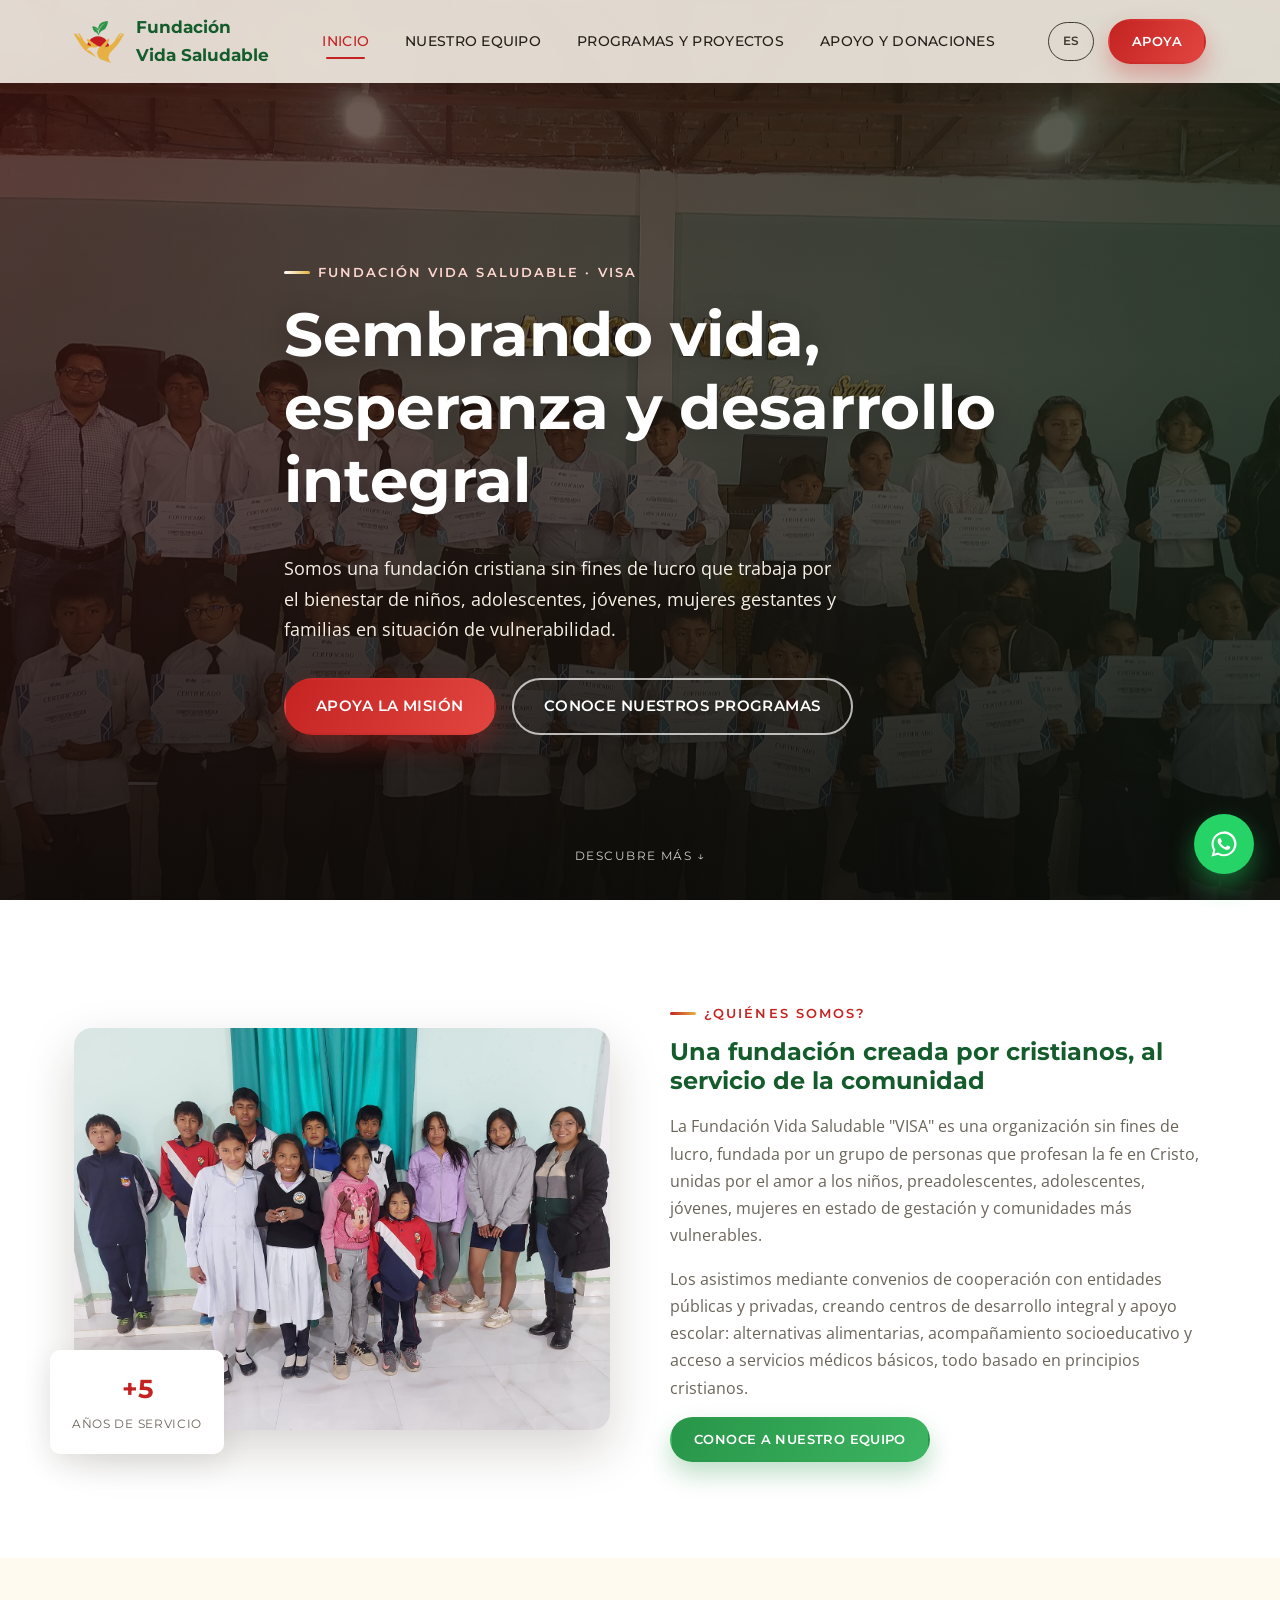
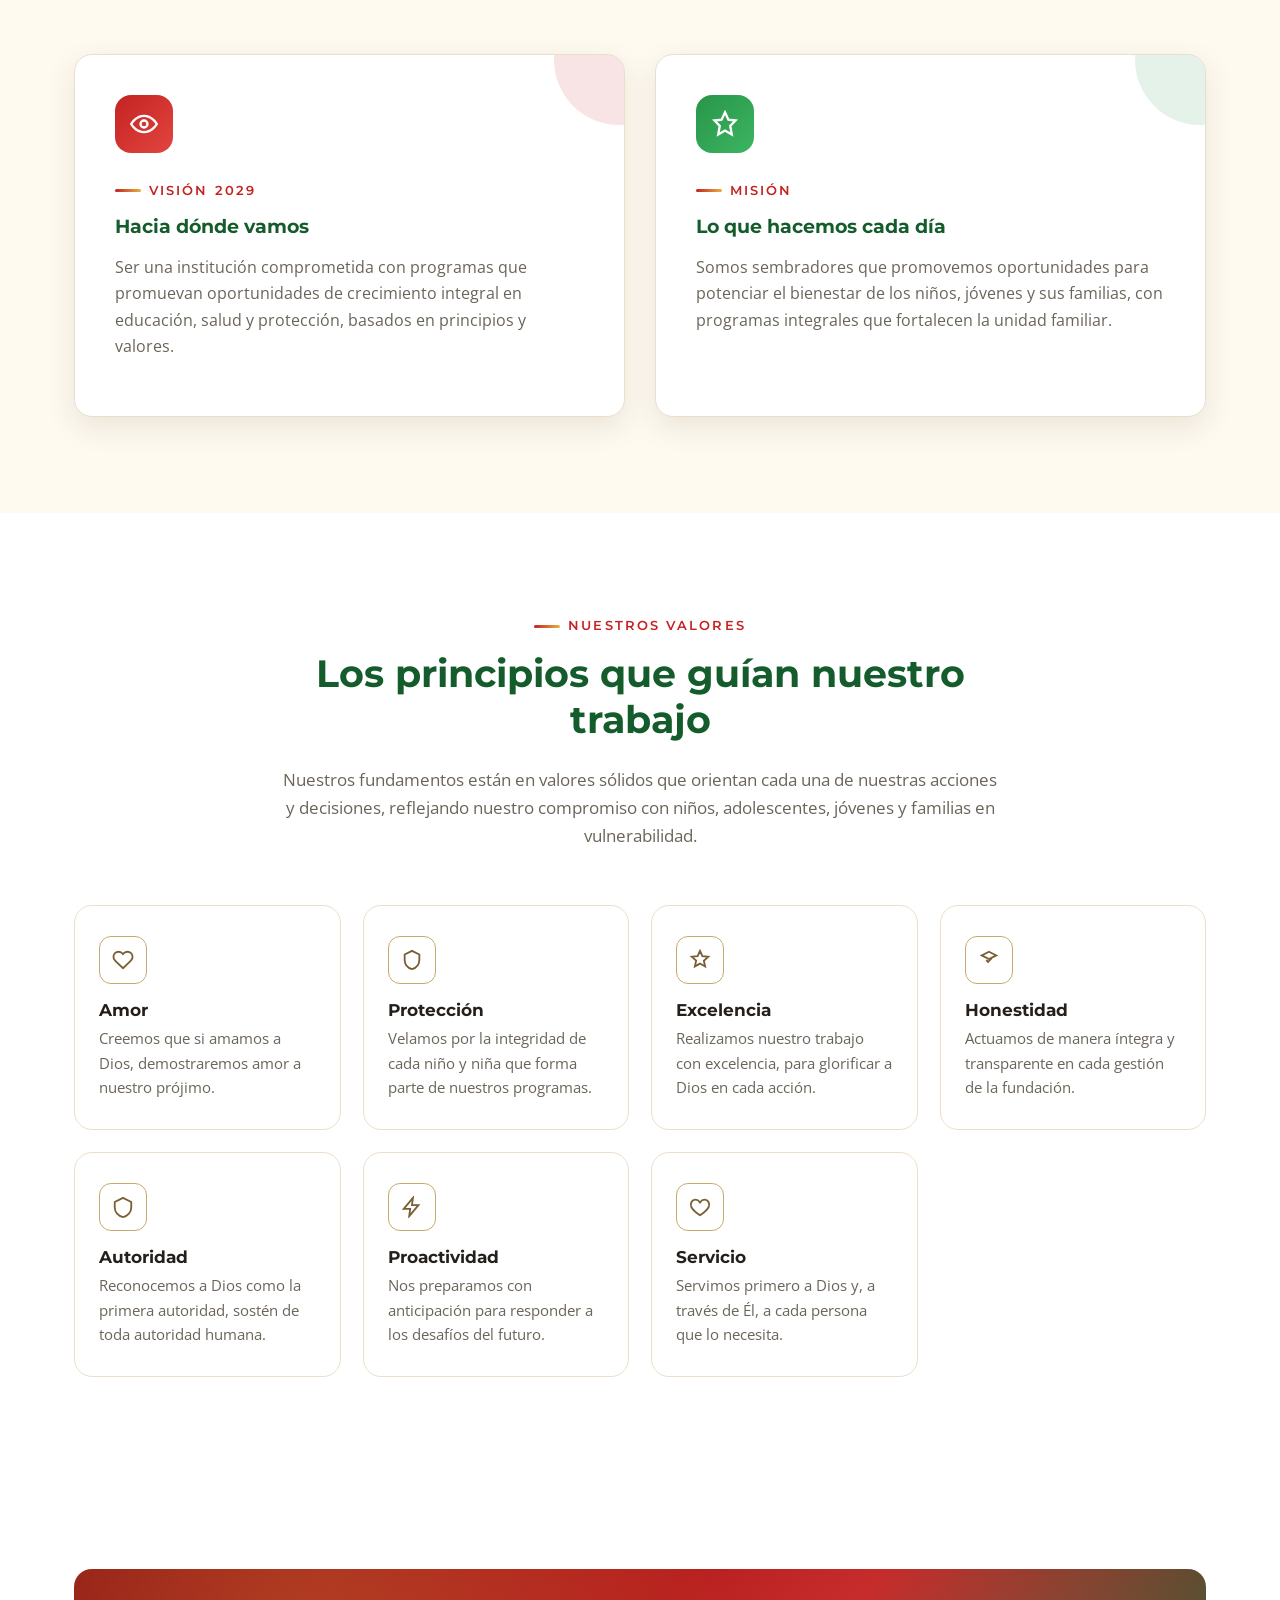
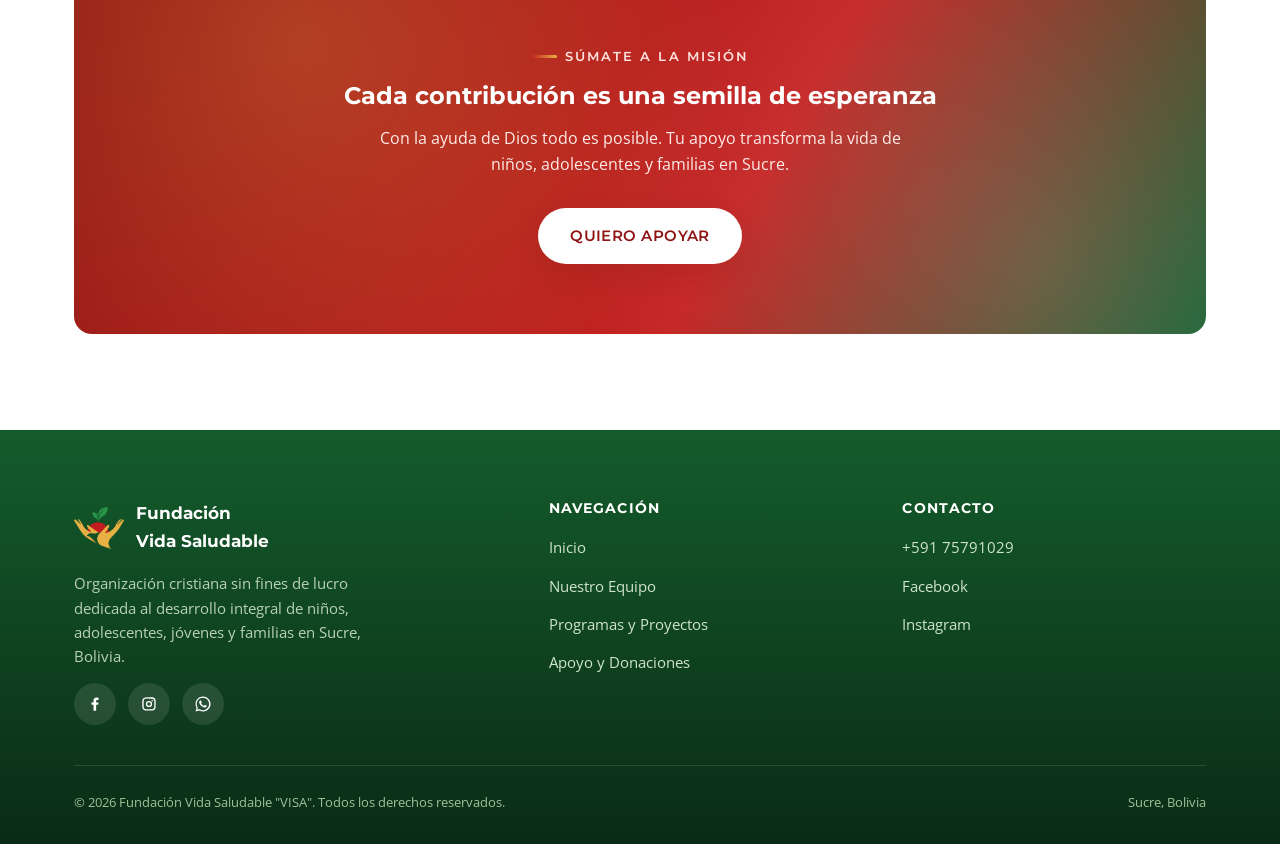
==== index.html @ 7e9d097c "Rediseño del sitio de Fundación Vida Saludable Nueva identidad visual (logo y paleta del Manual de M" ====
<!DOCTYPE html>
<html lang="es">
<head>
<meta charset="UTF-8">
<meta name="viewport" content="width=device-width, initial-scale=1.0">
<title>Fundación Vida Saludable | Inicio</title>
<meta name="description" content="Fundación Vida Saludable (VISA) — sembrando oportunidades de desarrollo integral para niños, adolescentes, jóvenes y familias en Sucre, Bolivia.">
<link rel="icon" href="img/favicon-32.png" sizes="32x32">
<link rel="apple-touch-icon" href="img/favicon-180.png">
<link rel="stylesheet" href="css/style.css">
</head>
<body>

<header class="site-header" id="siteHeader">
  <div class="container">
    <a href="index.html" class="brand">
      <img src="img/logo-icono.png" alt="Fundación Vida Saludable">
      <span>Fundación<br>Vida Saludable</span>
    </a>
    <nav class="main-nav" id="mainNav">
      <a href="index.html" class="active">Inicio</a>
      <a href="equipo.html">Nuestro Equipo</a>
      <a href="programas.html">Programas y Proyectos</a>
      <a href="donaciones.html">Apoyo y Donaciones</a>
    </nav>
    <div class="header-actions">
      <span class="lang-pill">ES</span>
      <a href="donaciones.html" class="btn btn--primary btn--sm">Apoya</a>
    </div>
    <button class="nav-toggle" id="navToggle" aria-label="Abrir menú">
      <span></span><span></span><span></span>
    </button>
  </div>
</header>
<div class="nav-overlay" id="navOverlay">
  <ul>
      <li><a href="index.html" class="active">Inicio</a></li>
      <li><a href="equipo.html">Nuestro Equipo</a></li>
      <li><a href="programas.html">Programas y Proyectos</a></li>
      <li><a href="donaciones.html">Apoyo y Donaciones</a></li>
  </ul>
</div>


<section class="hero">
  <div class="hero__bg" style="background-image:url('img/fotos/hero-entrega-biblias.jpg')"></div>
  <div class="hero__overlay"></div>
  <div class="container hero__content">
    <div class="eyebrow">Fundación Vida Saludable · VISA</div>
    <h1>Sembrando vida, esperanza y desarrollo integral</h1>
    <p class="lead">Somos una fundación cristiana sin fines de lucro que trabaja por el bienestar de niños, adolescentes, jóvenes, mujeres gestantes y familias en situación de vulnerabilidad.</p>
    <div class="hero__cta">
      <a href="donaciones.html" class="btn btn--primary">Apoya la misión</a>
      <a href="programas.html" class="btn btn--outline">Conoce nuestros programas</a>
    </div>
  </div>
  <div class="hero__scroll">Descubre más ↓</div>
</section>

<section class="section" id="quienes-somos">
  <div class="container">
    <div class="about-grid">
      <figure class="reveal">
        <div class="frame">
          <img src="img/fotos/restauradores-grupo.jpg" alt="Niños y adolescentes de la Fundación Vida Saludable">
        </div>
        <div class="about-badge">
          <strong>+5</strong>
          <span>Años de servicio</span>
        </div>
      </figure>
      <div class="about-copy reveal reveal-delay-1">
        <div class="eyebrow">¿Quiénes somos?</div>
        <h2>Una fundación creada por cristianos, al servicio de la comunidad</h2>
        <p>La Fundación Vida Saludable "VISA" es una organización sin fines de lucro, fundada por un grupo de personas que profesan la fe en Cristo, unidas por el amor a los niños, preadolescentes, adolescentes, jóvenes, mujeres en estado de gestación y comunidades más vulnerables.</p>
        <p>Los asistimos mediante convenios de cooperación con entidades públicas y privadas, creando centros de desarrollo integral y apoyo escolar: alternativas alimentarias, acompañamiento socioeducativo y acceso a servicios médicos básicos, todo basado en principios cristianos.</p>
        <a href="equipo.html" class="btn btn--green btn--sm">Conoce a nuestro equipo</a>
      </div>
    </div>
  </div>
</section>

<section class="section section--cream">
  <div class="container">
    <div class="vm-grid">
      <div class="vm-card vm-card--vision reveal">
        <div class="icon-badge icon-badge--red">
          <svg viewBox="0 0 24 24" fill="none" stroke="currentColor" stroke-width="2"><path d="M1 12s4-7 11-7 11 7 11 7-4 7-11 7-11-7-11-7z"/><circle cx="12" cy="12" r="3"/></svg>
        </div>
        <div class="eyebrow">Visión 2029</div>
        <h3>Hacia dónde vamos</h3>
        <p>Ser una institución comprometida con programas que promuevan oportunidades de crecimiento integral en educación, salud y protección, basados en principios y valores.</p>
      </div>
      <div class="vm-card vm-card--mission reveal reveal-delay-1">
        <div class="icon-badge icon-badge--green">
          <svg viewBox="0 0 24 24" fill="none" stroke="currentColor" stroke-width="2"><path d="M12 2l2.9 6.3L21 9l-4.5 4.6L17.8 21 12 17.6 6.2 21l1.3-7.4L3 9l6.1-.7z"/></svg>
        </div>
        <div class="eyebrow">Misión</div>
        <h3>Lo que hacemos cada día</h3>
        <p>Somos sembradores que promovemos oportunidades para potenciar el bienestar de los niños, jóvenes y sus familias, con programas integrales que fortalecen la unidad familiar.</p>
      </div>
    </div>
  </div>
</section>

<section class="section" id="valores">
  <div class="container">
    <div class="section-head reveal">
      <div class="eyebrow" style="justify-content:center">Nuestros valores</div>
      <h2>Los principios que guían nuestro trabajo</h2>
      <p>Nuestros fundamentos están en valores sólidos que orientan cada una de nuestras acciones y decisiones, reflejando nuestro compromiso con niños, adolescentes, jóvenes y familias en vulnerabilidad.</p>
    </div>
    <div class="values-grid">
      <div class="value-card reveal">
        <div class="icon-badge"><svg viewBox="0 0 24 24" fill="none" stroke="currentColor" stroke-width="2"><path d="M20.8 4.6a5.5 5.5 0 0 0-7.8 0L12 5.6l-1-1a5.5 5.5 0 1 0-7.8 7.8l1 1L12 21l7.8-7.6 1-1a5.5 5.5 0 0 0 0-7.8z"/></svg></div>
        <h4>Amor</h4>
        <p>Creemos que si amamos a Dios, demostraremos amor a nuestro prójimo.</p>
      </div>
      <div class="value-card reveal reveal-delay-1">
        <div class="icon-badge"><svg viewBox="0 0 24 24" fill="none" stroke="currentColor" stroke-width="2"><path d="M12 2l8 4v6c0 5-3.4 8.6-8 10-4.6-1.4-8-5-8-10V6z"/></svg></div>
        <h4>Protección</h4>
        <p>Velamos por la integridad de cada niño y niña que forma parte de nuestros programas.</p>
      </div>
      <div class="value-card reveal reveal-delay-2">
        <div class="icon-badge"><svg viewBox="0 0 24 24" fill="none" stroke="currentColor" stroke-width="2"><path d="M12 2l2.6 5.9 6.4.6-4.8 4.3 1.4 6.3L12 15.9 6.4 19l1.4-6.3-4.8-4.3 6.4-.6z"/></svg></div>
        <h4>Excelencia</h4>
        <p>Realizamos nuestro trabajo con excelencia, para glorificar a Dios en cada acción.</p>
      </div>
      <div class="value-card reveal reveal-delay-3">
        <div class="icon-badge"><svg viewBox="0 0 24 24" fill="none" stroke="currentColor" stroke-width="2"><path d="M9 12l2 2 4-4M12 3l8 4-8 4-8-4z"/></svg></div>
        <h4>Honestidad</h4>
        <p>Actuamos de manera íntegra y transparente en cada gestión de la fundación.</p>
      </div>
      <div class="value-card reveal">
        <div class="icon-badge"><svg viewBox="0 0 24 24" fill="none" stroke="currentColor" stroke-width="2"><path d="M12 2l9 4.5v6c0 5.2-3.8 9.5-9 10.5-5.2-1-9-5.3-9-10.5v-6z"/></svg></div>
        <h4>Autoridad</h4>
        <p>Reconocemos a Dios como la primera autoridad, sostén de toda autoridad humana.</p>
      </div>
      <div class="value-card reveal reveal-delay-1">
        <div class="icon-badge"><svg viewBox="0 0 24 24" fill="none" stroke="currentColor" stroke-width="2"><path d="M13 2 3 14h7l-1 8 10-12h-7z"/></svg></div>
        <h4>Proactividad</h4>
        <p>Nos preparamos con anticipación para responder a los desafíos del futuro.</p>
      </div>
      <div class="value-card reveal reveal-delay-2">
        <div class="icon-badge"><svg viewBox="0 0 24 24" fill="none" stroke="currentColor" stroke-width="2"><path d="M12 21s-7-4.5-9.5-9C1 8 3 4 7 4c2 0 4 1.5 5 3 1-1.5 3-3 5-3 4 0 6 4 4.5 8-2.5 4.5-9.5 9-9.5 9z"/></svg></div>
        <h4>Servicio</h4>
        <p>Servimos primero a Dios y, a través de Él, a cada persona que lo necesita.</p>
      </div>
    </div>
  </div>
</section>

<section class="section">
  <div class="container reveal">
    <div class="cta-band">
      <div class="eyebrow" style="justify-content:center;color:#ffe3df">Súmate a la misión</div>
      <h2>Cada contribución es una semilla de esperanza</h2>
      <p>Con la ayuda de Dios todo es posible. Tu apoyo transforma la vida de niños, adolescentes y familias en Sucre.</p>
      <a href="donaciones.html" class="btn" style="background:#fff;color:var(--red-dark);box-shadow:var(--shadow)">Quiero apoyar</a>
    </div>
  </div>
</section>

<footer class="site-footer">
  <div class="container">
    <div class="footer-grid">
      <div class="footer-brand">
        <a href="index.html" class="brand"><img src="img/logo-icono.png" alt="Fundación Vida Saludable"><span>Fundación<br>Vida Saludable</span></a>
        <p>Organización cristiana sin fines de lucro dedicada al desarrollo integral de niños, adolescentes, jóvenes y familias en Sucre, Bolivia.</p>
        <div class="social-row">
          <a href="https://www.facebook.com/share/16pjw7duJ1/?mibextid=wwXIfr" target="_blank" rel="noopener" aria-label="Facebook"><svg viewBox="0 0 24 24"><path d="M13.5 21v-8h2.7l.4-3.1h-3.1V8c0-.9.25-1.5 1.55-1.5H16.7V3.6C16.4 3.55 15.4 3.47 14.2 3.47c-2.5 0-4.2 1.5-4.2 4.3v2.1H7.3V13h2.7v8z"/></svg></a>
          <a href="https://www.instagram.com/joel12sucre?igsh=d25ieDIzNWUwOWVv&utm_source=qr" target="_blank" rel="noopener" aria-label="Instagram"><svg viewBox="0 0 24 24"><path d="M12 3c2.44 0 2.74 0 3.7.05 1 .05 1.6.2 2.13.4a4.4 4.4 0 0 1 1.6 1 4.4 4.4 0 0 1 1 1.6c.2.53.35 1.13.4 2.13.05.96.05 1.26.05 3.7s0 2.74-.05 3.7c-.05 1-.2 1.6-.4 2.13a4.4 4.4 0 0 1-1 1.6 4.4 4.4 0 0 1-1.6 1c-.53.2-1.13.35-2.13.4-.96.05-1.26.05-3.7.05s-2.74 0-3.7-.05c-1-.05-1.6-.2-2.13-.4a4.4 4.4 0 0 1-1.6-1 4.4 4.4 0 0 1-1-1.6c-.2-.53-.35-1.13-.4-2.13C3 14.74 3 14.44 3 12s0-2.74.05-3.7c.05-1 .2-1.6.4-2.13a4.4 4.4 0 0 1 1-1.6 4.4 4.4 0 0 1 1.6-1c.53-.2 1.13-.35 2.13-.4C9.26 3 9.56 3 12 3zm0 1.8c-2.4 0-2.68 0-3.63.05-.82.04-1.27.17-1.56.29-.39.15-.67.33-.97.63-.3.3-.48.58-.63.97-.12.29-.25.74-.29 1.56C4.87 9.3 4.85 9.6 4.85 12s0 2.68.06 3.63c.04.82.17 1.27.29 1.56.15.39.33.67.63.97.3.3.58.48.97.63.29.12.74.25 1.56.29.94.05 1.22.06 3.62.06s2.68 0 3.63-.06c.82-.04 1.27-.17 1.56-.29.39-.15.67-.33.97-.63.3-.3.48-.58.63-.97.12-.29.25-.74.29-1.56.05-.94.06-1.22.06-3.62s0-2.68-.06-3.63c-.04-.82-.17-1.27-.29-1.56a2.6 2.6 0 0 0-.63-.97 2.6 2.6 0 0 0-.97-.63c-.29-.12-.74-.25-1.56-.29-.94-.05-1.22-.06-3.62-.06zm0 3.06a4.14 4.14 0 1 1 0 8.28 4.14 4.14 0 0 1 0-8.28zm0 1.8a2.34 2.34 0 1 0 0 4.68 2.34 2.34 0 0 0 0-4.68zm5.27-1.98a.97.97 0 1 1-1.93 0 .97.97 0 0 1 1.93 0z"/></svg></a>
          <a href="https://wa.me/59175791029" target="_blank" rel="noopener" aria-label="WhatsApp"><svg viewBox="0 0 24 24"><path d="M12.04 2c-5.5 0-10 4.5-10 10 0 1.77.46 3.45 1.34 4.94L2 22l5.24-1.37a10 10 0 0 0 4.8 1.22c5.5 0 10-4.5 10-10s-4.5-10-10-10zm0 18.2c-1.55 0-3.06-.42-4.36-1.2l-.31-.19-3.11.82.83-3.03-.2-.32a8.18 8.18 0 0 1-1.25-4.32c0-4.53 3.7-8.22 8.25-8.22s8.24 3.7 8.24 8.22-3.7 8.24-8.09 8.24zm4.52-6.16c-.25-.12-1.47-.72-1.7-.8-.23-.09-.4-.12-.56.12-.17.25-.65.8-.8.96-.15.17-.3.19-.55.06-.25-.12-1.06-.39-2.02-1.24-.75-.66-1.25-1.48-1.4-1.73-.15-.25-.02-.38.11-.51.11-.11.25-.29.37-.44.12-.15.16-.25.25-.42.08-.17.04-.31-.02-.44-.06-.12-.56-1.35-.77-1.85-.2-.48-.4-.42-.56-.43h-.48c-.17 0-.44.06-.67.31-.23.25-.87.85-.87 2.08 0 1.23.89 2.41 1.02 2.58.12.17 1.75 2.67 4.24 3.74.59.26 1.05.41 1.41.52.59.19 1.13.16 1.56.1.48-.07 1.47-.6 1.68-1.18.2-.58.2-1.08.14-1.18-.06-.1-.23-.16-.48-.28z"/></svg></a>
        </div>
      </div>
      <div class="footer-col">
        <h4>Navegación</h4>
        <ul>
          <li><a href="index.html">Inicio</a></li>
          <li><a href="equipo.html">Nuestro Equipo</a></li>
          <li><a href="programas.html">Programas y Proyectos</a></li>
          <li><a href="donaciones.html">Apoyo y Donaciones</a></li>
        </ul>
      </div>
      <div class="footer-col">
        <h4>Contacto</h4>
        <ul>
          <li><a href="https://wa.me/59175791029" target="_blank" rel="noopener">+591 75791029</a></li>
          <li><a href="https://www.facebook.com/share/16pjw7duJ1/?mibextid=wwXIfr" target="_blank" rel="noopener">Facebook</a></li>
          <li><a href="https://www.instagram.com/joel12sucre?igsh=d25ieDIzNWUwOWVv&utm_source=qr" target="_blank" rel="noopener">Instagram</a></li>
        </ul>
      </div>
    </div>
    <div class="footer-bottom">
      <span>© <span id="year"></span> Fundación Vida Saludable "VISA". Todos los derechos reservados.</span>
      <span>Sucre, Bolivia</span>
    </div>
  </div>
</footer>
<a class="wa-float" href="https://wa.me/59175791029" target="_blank" rel="noopener" aria-label="WhatsApp">
  <svg viewBox="0 0 24 24"><path d="M12.04 2c-5.5 0-10 4.5-10 10 0 1.77.46 3.45 1.34 4.94L2 22l5.24-1.37a10 10 0 0 0 4.8 1.22c5.5 0 10-4.5 10-10s-4.5-10-10-10zm0 18.2c-1.55 0-3.06-.42-4.36-1.2l-.31-.19-3.11.82.83-3.03-.2-.32a8.18 8.18 0 0 1-1.25-4.32c0-4.53 3.7-8.22 8.25-8.22s8.24 3.7 8.24 8.22-3.7 8.24-8.09 8.24zm4.52-6.16c-.25-.12-1.47-.72-1.7-.8-.23-.09-.4-.12-.56.12-.17.25-.65.8-.8.96-.15.17-.3.19-.55.06-.25-.12-1.06-.39-2.02-1.24-.75-.66-1.25-1.48-1.4-1.73-.15-.25-.02-.38.11-.51.11-.11.25-.29.37-.44.12-.15.16-.25.25-.42.08-.17.04-.31-.02-.44-.06-.12-.56-1.35-.77-1.85-.2-.48-.4-.42-.56-.43h-.48c-.17 0-.44.06-.67.31-.23.25-.87.85-.87 2.08 0 1.23.89 2.41 1.02 2.58.12.17 1.75 2.67 4.24 3.74.59.26 1.05.41 1.41.52.59.19 1.13.16 1.56.1.48-.07 1.47-.6 1.68-1.18.2-.58.2-1.08.14-1.18-.06-.1-.23-.16-.48-.28z"/></svg>
</a>

<button class="scroll-top" id="scrollTop" aria-label="Volver arriba">
  <svg viewBox="0 0 24 24" fill="none" stroke="currentColor" stroke-width="2.4" stroke-linecap="round" stroke-linejoin="round"><path d="M12 19V5M5 12l7-7 7 7"/></svg>
</button>
<script src="js/main.js"></script>
</body>
</html>
---- css/style.css ----
/* ============================================================
   Fundación Vida Saludable — hoja de estilos
   Paleta y tipografía según Manual de Marca (2025)
   ============================================================ */

@import url('https://fonts.googleapis.com/css2?family=Montserrat:wght@300;400;500;600;700;800&family=Open+Sans:wght@400;500;600;700&display=swap');

:root {
  --yellow: #E7B142;
  --yellow-dark: #b3821f;
  --red: #C42322;
  --red-dark: #8f1414;
  --green: #289548;
  --green-dark: #145c2c;
  --beige: #C8A96B;
  --beige-light: #EFE3C8;
  --beige-dark: #7a5f34;
  --cream: #fffaf0;
  --ink: #241f1a;
  --muted: #6b6459;
  --border: #ecdfc9;
  --white: #ffffff;
  --shadow: 0 10px 30px rgba(40, 30, 10, 0.10);
  --shadow-lg: 0 20px 50px rgba(40, 30, 10, 0.18);
  --radius: 18px;
  --radius-sm: 10px;
  --ff-head: 'Montserrat', sans-serif;
  --ff-sub: 'Montserrat', sans-serif;
  --ff-body: 'Open Sans', sans-serif;
}

* { box-sizing: border-box; }
html { scroll-behavior: smooth; }

body {
  margin: 0;
  font-family: var(--ff-body);
  font-weight: 400;
  color: var(--ink);
  background: var(--white);
  line-height: 1.65;
  overflow-x: hidden;
}

/* Estilo de scrollbar tomado de la referencia del sitio */
::-webkit-scrollbar { width: 10px; }
::-webkit-scrollbar-track { border-radius: 8px; box-shadow: inset 0 0 5px rgba(0,0,0,.1); }
::-webkit-scrollbar-thumb { background-color: var(--green-dark); border-radius: 10px; box-shadow: 0 0 0 1px var(--green-dark); }

img { max-width: 100%; display: block; }
a { color: inherit; text-decoration: none; }
ul { margin: 0; padding: 0; list-style: none; }

h1, h2, h3, h4 {
  font-family: var(--ff-head);
  font-weight: 700;
  line-height: 1.2;
  margin: 0 0 .6em;
  color: var(--green-dark);
}

.container {
  width: 100%;
  max-width: 1180px;
  margin: 0 auto;
  padding: 0 24px;
}

.eyebrow {
  display: inline-flex;
  align-items: center;
  gap: 8px;
  font-family: var(--ff-sub);
  font-size: 0.82rem;
  font-weight: 600;
  letter-spacing: .16em;
  text-transform: uppercase;
  color: var(--red);
  margin-bottom: 14px;
}
.eyebrow::before {
  content: "";
  width: 26px;
  height: 3px;
  border-radius: 3px;
  background: linear-gradient(90deg, var(--red), var(--yellow));
}

.section {
  padding: 96px 0;
  position: relative;
}
.section--tight { padding: 64px 0; }
.section--cream { background: var(--cream); }
.section--dark {
  background: linear-gradient(160deg, var(--green-dark), #0c3a20 70%);
  color: #eafbe6;
}
.section--dark h2, .section--dark h3 { color: #fff; }

.section-head {
  max-width: 720px;
  margin: 0 auto 56px;
  text-align: center;
}
.section-head h2 { font-size: clamp(1.7rem, 3vw, 2.4rem); }
.section-head p { color: var(--muted); font-size: 1.05rem; }

/* ---------- Buttons ---------- */
.btn {
  display: inline-flex;
  align-items: center;
  gap: 10px;
  padding: 14px 30px;
  border-radius: 100px;
  font-family: var(--ff-sub);
  font-weight: 600;
  font-size: 0.92rem;
  letter-spacing: .03em;
  text-transform: uppercase;
  cursor: pointer;
  border: 2px solid transparent;
  transition: transform .25s ease, box-shadow .25s ease, background .25s ease, color .25s ease;
}
.btn--primary {
  background: linear-gradient(120deg, var(--red), #e2453f);
  color: #fff;
  box-shadow: 0 12px 24px rgba(196, 35, 34, .32);
}
.btn--primary:hover { transform: translateY(-3px); box-shadow: 0 18px 30px rgba(196, 35, 34, .42); }
.btn--outline {
  background: transparent;
  border-color: rgba(255,255,255,.7);
  color: #fff;
}
.btn--outline:hover { background: rgba(255,255,255,.15); transform: translateY(-3px); }
.btn--green {
  background: linear-gradient(120deg, var(--green), #3cb562);
  color: #fff;
  box-shadow: 0 12px 24px rgba(40, 149, 72, .3);
}
.btn--green:hover { transform: translateY(-3px); box-shadow: 0 18px 30px rgba(40, 149, 72, .4); }
.btn--yellow {
  background: linear-gradient(120deg, var(--yellow), #f2c565);
  color: #4a3204;
  box-shadow: 0 12px 24px rgba(231, 177, 66, .35);
}
.btn--yellow:hover { transform: translateY(-3px); box-shadow: 0 18px 30px rgba(231, 177, 66, .45); }
.btn--sm { padding: 10px 22px; font-size: .8rem; }

/* ---------- Header ---------- */
.site-header {
  position: fixed;
  top: 0; left: 0; right: 0;
  z-index: 500;
  padding: 14px 0;
  background: rgba(255, 250, 240, .85);
  backdrop-filter: blur(10px);
  box-shadow: 0 6px 24px rgba(40,30,10,.06);
  transition: background .35s ease, box-shadow .35s ease, padding .35s ease;
}
.site-header.is-scrolled {
  background: rgba(255, 250, 240, .97);
  box-shadow: 0 6px 24px rgba(40,30,10,.1);
  padding: 8px 0;
}
.site-header .container {
  display: flex;
  align-items: center;
  justify-content: space-between;
  gap: 20px;
}
.brand {
  display: flex;
  align-items: center;
  gap: 12px;
  font-family: var(--ff-head);
  font-weight: 700;
  font-size: 1.05rem;
  color: var(--green-dark);
}
.brand img { height: 42px; width: auto; }

.main-nav { display: flex; align-items: center; gap: 4px; }
.main-nav a {
  position: relative;
  padding: 10px 16px;
  font-family: var(--ff-sub);
  font-weight: 500;
  font-size: .88rem;
  letter-spacing: .02em;
  text-transform: uppercase;
  border-radius: 100px;
  color: var(--ink);
  transition: background .25s ease, color .25s ease;
}
.main-nav a:hover { background: rgba(196,35,34,.08); color: var(--red); }
.main-nav a.active { color: var(--red); }
.main-nav a.active::after {
  content: "";
  position: absolute;
  bottom: 4px; left: 20px; right: 20px;
  height: 2px;
  background: var(--red);
  border-radius: 2px;
}

.header-actions { display: flex; align-items: center; gap: 14px; }
.lang-pill {
  font-family: var(--ff-sub);
  font-weight: 600;
  font-size: .78rem;
  padding: 8px 14px;
  border-radius: 100px;
  border: 1.5px solid currentColor;
  opacity: .85;
}

.nav-toggle {
  display: none;
  position: relative;
  width: 44px; height: 44px;
  background: none;
  border: none;
  cursor: pointer;
  padding: 0;
  color: var(--ink);
  z-index: 950;
}
.nav-toggle span {
  position: absolute;
  left: 50%; top: 50%;
  width: 24px; height: 2px;
  margin-left: -12px;
  border-radius: 2px;
  background: currentColor;
  transition: transform .3s ease, opacity .3s ease, background .3s ease;
}
.nav-toggle span:nth-child(1) { transform: translateY(-8px); }
.nav-toggle span:nth-child(3) { transform: translateY(8px); }
.nav-toggle.is-open { color: #fff; }
.nav-toggle.is-open span:nth-child(2) { opacity: 0; }
.nav-toggle.is-open span:nth-child(1) { transform: rotate(45deg) translateY(0); }
.nav-toggle.is-open span:nth-child(3) { transform: rotate(-45deg) translateY(0); }

/* ---------- Menú overlay a pantalla completa (mobile) ---------- */
.nav-overlay {
  position: fixed; inset: 0;
  z-index: 900;
  display: flex;
  align-items: center;
  justify-content: center;
  background: rgba(20, 18, 14, .97);
  opacity: 0;
  visibility: hidden;
  transition: opacity .35s ease, visibility .35s ease;
}
.nav-overlay.open { opacity: 1; visibility: visible; }
.nav-overlay ul { text-align: center; }
.nav-overlay li { margin: 10px 0; }
.nav-overlay a {
  font-family: var(--ff-head);
  font-weight: 600;
  font-size: 1.8rem;
  color: #fff;
  padding: 10px 20px;
  transition: color .2s ease;
}
.nav-overlay a:hover, .nav-overlay a.active { color: var(--yellow); }
body.scroll-lock { overflow: hidden; }

/* ---------- Volver arriba ---------- */
.scroll-top {
  position: fixed;
  left: 26px; bottom: 26px;
  z-index: 400;
  width: 52px; height: 52px;
  border-radius: 50%;
  background: var(--green-dark);
  color: #fff;
  display: flex; align-items: center; justify-content: center;
  cursor: pointer;
  box-shadow: var(--shadow);
  opacity: 0;
  pointer-events: none;
  transform: translateY(10px);
  transition: opacity .3s ease, transform .3s ease, background .3s ease;
}
.scroll-top.is-visible { opacity: 1; pointer-events: auto; transform: translateY(0); }
.scroll-top:hover { background: var(--red); }
.scroll-top svg { width: 22px; height: 22px; fill: #fff; }

/* ---------- Hero ---------- */
.hero {
  position: relative;
  min-height: 100vh;
  display: flex;
  align-items: center;
  color: #fff;
  overflow: hidden;
}
.hero__bg {
  position: absolute; inset: 0;
  background-size: cover;
  background-position: center 30%;
  transform: scale(1.08);
  animation: heroZoom 18s ease-in-out infinite alternate;
}
@keyframes heroZoom {
  from { transform: scale(1.08); }
  to { transform: scale(1); }
}
.hero__overlay {
  position: absolute; inset: 0;
  background:
    linear-gradient(180deg, rgba(20,15,10,.55) 0%, rgba(20,15,10,.55) 40%, rgba(10,10,8,.88) 100%),
    linear-gradient(100deg, rgba(196,35,34,.35), rgba(20,92,44,.45));
}
.hero__content {
  position: relative;
  z-index: 2;
  padding-top: 90px;
  max-width: 760px;
  opacity: 0;
  animation: heroFade .7s ease .35s forwards;
}
@keyframes heroFade {
  from { opacity: 0; transform: translateY(16px); }
  to { opacity: 1; transform: translateY(0); }
}
.hero__content .eyebrow { color: #ffd7ce; }
.hero__content .eyebrow::before { background: linear-gradient(90deg, #fff, var(--yellow)); }
.hero h1 {
  color: #fff;
  font-size: clamp(2.3rem, 5.4vw, 3.8rem);
  font-weight: 700;
  text-shadow: 0 6px 30px rgba(0,0,0,.3);
}
.hero p.lead {
  font-size: 1.15rem;
  max-width: 560px;
  color: #f5efe4;
  margin-bottom: 34px;
}
.hero__cta { display: flex; gap: 16px; flex-wrap: wrap; }

.hero__scroll {
  position: absolute;
  bottom: 34px; left: 50%;
  transform: translateX(-50%);
  z-index: 2;
  color: #fff;
  opacity: .8;
  display: flex;
  flex-direction: column;
  align-items: center;
  gap: 6px;
  font-size: .75rem;
  letter-spacing: .12em;
  text-transform: uppercase;
  font-family: var(--ff-sub);
  animation: bounce 2.4s ease-in-out infinite;
}
@keyframes bounce {
  0%, 100% { transform: translate(-50%, 0); }
  50% { transform: translate(-50%, 10px); }
}

/* ---------- Page (interior) hero ---------- */
.page-hero {
  position: relative;
  padding: 190px 0 110px;
  color: #fff;
  background: linear-gradient(120deg, var(--green-dark), var(--red-dark) 140%);
  overflow: hidden;
  text-align: center;
}
.page-hero::before {
  content: "";
  position: absolute;
  width: 600px; height: 600px;
  border-radius: 50%;
  background: rgba(255,255,255,.06);
  top: -260px; right: -160px;
}
.page-hero::after {
  content: "";
  position: absolute;
  width: 380px; height: 380px;
  border-radius: 50%;
  background: rgba(231,177,66,.12);
  bottom: -220px; left: -120px;
}
.page-hero .eyebrow { justify-content: center; color: #ffe3b8; }
.page-hero .eyebrow::before { background: #fff; }
.page-hero h1 { color: #fff; font-size: clamp(2rem, 4.4vw, 3rem); position: relative; z-index: 1;}
.page-hero p { color: #f4efe6; max-width: 620px; margin: 0 auto; position: relative; z-index: 1; }

/* ---------- Reveal on scroll ---------- */
.reveal {
  opacity: 0;
  transform: translateY(34px);
  transition: opacity .8s cubic-bezier(.22,.61,.36,1), transform .8s cubic-bezier(.22,.61,.36,1);
}
.reveal.is-visible { opacity: 1; transform: translateY(0); }
.reveal-delay-1 { transition-delay: .1s; }
.reveal-delay-2 { transition-delay: .2s; }
.reveal-delay-3 { transition-delay: .3s; }
.reveal-delay-4 { transition-delay: .4s; }

/* ---------- Quiénes somos ---------- */
.about-grid {
  display: grid;
  grid-template-columns: 1fr 1fr;
  gap: 60px;
  align-items: center;
}
.about-grid figure {
  position: relative;
  margin: 0;
}
.about-grid .frame {
  border-radius: var(--radius);
  overflow: hidden;
  box-shadow: var(--shadow-lg);
}
.about-grid .frame img { transition: transform .6s ease; }
.about-grid .frame:hover img { transform: scale(1.06); }
.about-badge {
  position: absolute;
  bottom: -24px; left: -24px;
  background: #fff;
  border-radius: var(--radius-sm);
  box-shadow: var(--shadow);
  padding: 18px 22px;
  font-family: var(--ff-head);
  text-align: center;
}
.about-badge strong { display: block; font-size: 1.6rem; color: var(--red); }
.about-badge span { font-size: .72rem; color: var(--muted); text-transform: uppercase; letter-spacing: .06em; font-family: var(--ff-sub); }
.about-copy p { color: var(--muted); font-size: 1.03rem; }

/* ---------- Vision / Mision ---------- */
.vm-grid {
  display: grid;
  grid-template-columns: 1fr 1fr;
  gap: 30px;
}
.vm-card {
  background: #fff;
  border: 1px solid var(--border);
  border-radius: var(--radius);
  padding: 40px;
  box-shadow: var(--shadow);
  position: relative;
  overflow: hidden;
  transition: transform .35s ease, box-shadow .35s ease;
}
.vm-card:hover { transform: translateY(-6px); box-shadow: var(--shadow-lg); }
.vm-card::before {
  content: "";
  position: absolute;
  width: 130px; height: 130px;
  border-radius: 50%;
  top: -60px; right: -60px;
  opacity: .12;
}
.vm-card--vision::before { background: var(--red); }
.vm-card--mission::before { background: var(--green); }
.vm-card .icon-badge { margin-bottom: 20px; }
.vm-card p { color: var(--muted); position: relative; z-index: 1; }

.icon-badge {
  width: 58px; height: 58px;
  border-radius: 16px;
  display: flex; align-items: center; justify-content: center;
  color: #fff;
}
.icon-badge svg { width: 28px; height: 28px; }
.icon-badge--red { background: linear-gradient(135deg, var(--red), #e2453f); }
.icon-badge--green { background: linear-gradient(135deg, var(--green), #3cb562); }
.icon-badge--yellow { background: linear-gradient(135deg, var(--yellow), #f2c565); color: #4a3204; }

/* ---------- Valores ---------- */
.values-grid {
  display: grid;
  grid-template-columns: repeat(4, 1fr);
  gap: 22px;
}
.value-card {
  background: #fff;
  border-radius: var(--radius);
  padding: 30px 24px;
  border: 1px solid var(--border);
  text-align: left;
  transition: transform .3s ease, box-shadow .3s ease, border-color .3s ease;
}
.value-card:hover {
  transform: translateY(-8px);
  box-shadow: var(--shadow-lg);
  border-color: transparent;
}
.value-card .icon-badge {
  width: 48px; height: 48px; border-radius: 12px; margin-bottom: 16px;
  background: transparent;
  border: 1.5px solid var(--beige);
  color: var(--beige-dark);
}
.value-card .icon-badge svg { width: 22px; height: 22px; }
.value-card:hover .icon-badge { border-color: var(--red); color: var(--red); }
.value-card h4 { margin-bottom: 6px; font-size: 1.05rem; color: var(--ink); }
.value-card p { margin: 0; color: var(--muted); font-size: .92rem; }

/* ---------- CTA band ---------- */
.cta-band {
  position: relative;
  border-radius: var(--radius);
  overflow: hidden;
  padding: 70px 50px;
  text-align: center;
  background: linear-gradient(120deg, var(--red-dark), var(--red) 60%, var(--green-dark));
  color: #fff;
  isolation: isolate;
}
.cta-band::before {
  content: "";
  position: absolute; inset: 0;
  background: radial-gradient(circle at 20% 20%, rgba(231,177,66,.25), transparent 45%),
              radial-gradient(circle at 85% 80%, rgba(255,255,255,.14), transparent 45%);
  z-index: -1;
}
.cta-band h2 { color: #fff; }
.cta-band p { max-width: 560px; margin: 0 auto 30px; color: #ffece8; }

/* ---------- Programas ---------- */
.programs-list { display: flex; flex-direction: column; gap: 70px; }
.program-row {
  display: grid;
  grid-template-columns: 1fr 1fr;
  gap: 50px;
  align-items: center;
}
.program-row:nth-child(even) .program-media { order: 2; }
.program-media {
  border-radius: var(--radius);
  overflow: hidden;
  box-shadow: var(--shadow-lg);
  position: relative;
}
.program-media img { transition: transform .6s ease; }
.program-media:hover img { transform: scale(1.05); }
.program-number {
  position: absolute; top: 18px; left: 18px;
  font-family: var(--ff-sub);
  font-weight: 600;
  font-size: .78rem;
  letter-spacing: .08em;
  text-transform: uppercase;
  background: rgba(30,25,15,.55);
  color: #fff;
  padding: 8px 16px;
  border-radius: 100px;
  backdrop-filter: blur(4px);
}
.program-age {
  display: inline-block;
  font-family: var(--ff-sub);
  font-weight: 600;
  font-size: .78rem;
  letter-spacing: .04em;
  text-transform: uppercase;
  color: var(--red);
  background: rgba(196,35,34,.08);
  padding: 6px 14px;
  border-radius: 100px;
  margin-bottom: 14px;
}
.program-copy h3 { font-size: 1.6rem; }
.program-copy p { color: var(--muted); }
.program-tags { display: flex; flex-wrap: wrap; gap: 10px; margin-top: 18px; }
.program-tags span {
  font-family: var(--ff-sub);
  font-size: .76rem;
  letter-spacing: .02em;
  padding: 6px 14px;
  border-radius: 100px;
  border: 1px solid var(--border);
  color: var(--muted);
}

/* ---------- Equipo ---------- */
.team-group { margin-bottom: 60px; }
.team-group h3 {
  font-size: 1.2rem;
  display: flex;
  align-items: center;
  gap: 14px;
  color: var(--green-dark);
  margin-bottom: 28px;
}
.team-group h3::after {
  content: "";
  flex: 1;
  height: 1px;
  background: var(--border);
}
.team-grid {
  display: grid;
  grid-template-columns: repeat(auto-fill, minmax(200px, 1fr));
  gap: 28px;
}
.team-card {
  text-align: center;
  transition: transform .3s ease;
}
.team-card:hover { transform: translateY(-6px); }
.team-photo {
  width: 100%;
  aspect-ratio: 1/1;
  border-radius: 50%;
  overflow: hidden;
  box-shadow: var(--shadow);
  margin-bottom: 16px;
  border: 4px solid #fff;
  outline: 3px solid var(--border);
  position: relative;
}
.team-photo img { width: 100%; height: 100%; object-fit: cover; }
.team-photo.no-photo {
  display: flex; align-items: center; justify-content: center;
  background: linear-gradient(135deg, var(--green), var(--green-dark));
  color: #fff;
  font-family: var(--ff-head);
  font-weight: 700;
  font-size: 1.8rem;
}
.team-card h4 { margin: 0 0 4px; font-size: 1rem; color: var(--ink); }
.team-card span { font-size: .8rem; color: var(--red); font-weight: 600; font-family: var(--ff-sub); text-transform: uppercase; letter-spacing: .02em; }

/* ---------- Donaciones ---------- */
.donate-grid {
  display: grid;
  grid-template-columns: 1.1fr .9fr;
  gap: 60px;
  align-items: start;
}
.motto-card {
  background: #fff;
  border-radius: var(--radius);
  padding: 40px;
  box-shadow: var(--shadow);
  border-left: 5px solid var(--red);
  margin-bottom: 26px;
}
.motto-card p {
  font-family: var(--ff-head);
  font-size: 1.25rem;
  font-weight: 600;
  color: var(--green-dark);
  margin: 0;
}
.motto-card--alt { border-left-color: var(--green); }
.donate-channels { display: grid; gap: 16px; }
.channel-card {
  display: flex;
  align-items: center;
  gap: 18px;
  background: #fff;
  border: 1px solid var(--border);
  border-radius: var(--radius-sm);
  padding: 18px 22px;
  transition: transform .25s ease, box-shadow .25s ease;
}
.channel-card:hover { transform: translateX(6px); box-shadow: var(--shadow); }
.channel-card .icon-badge { flex-shrink: 0; }
.channel-card h4 { margin: 0 0 2px; font-size: 1rem; }
.channel-card p { margin: 0; color: var(--muted); font-size: .88rem; }

.qr-card {
  background: #fff;
  border-radius: var(--radius);
  box-shadow: var(--shadow);
  padding: 30px;
  text-align: center;
}
.qr-card img { border-radius: var(--radius-sm); margin-bottom: 16px; border: 1px solid var(--border); }
.qr-card h4 { margin-bottom: 6px; }
.qr-card p { color: var(--muted); font-size: .9rem; }

/* ---------- Footer ---------- */
.site-footer {
  background: linear-gradient(180deg, var(--green-dark), #0a2b16);
  color: #d9ecd6;
  padding: 70px 0 30px;
}
.footer-grid {
  display: grid;
  grid-template-columns: 1.4fr 1fr 1fr;
  gap: 50px;
  padding-bottom: 40px;
  border-bottom: 1px solid rgba(255,255,255,.12);
}
.footer-brand .brand { color: #fff; margin-bottom: 16px; }
.footer-brand p { color: #b9d2b4; max-width: 320px; font-size: .92rem; }
.footer-col h4 {
  color: #fff;
  font-family: var(--ff-sub);
  font-size: .85rem;
  text-transform: uppercase;
  letter-spacing: .08em;
  margin-bottom: 18px;
}
.footer-col ul li { margin-bottom: 12px; }
.footer-col a { color: #cfe4cb; transition: color .2s ease; font-size: .94rem; }
.footer-col a:hover { color: #fff; }
.social-row { display: flex; gap: 12px; margin-top: 10px; }
.social-row a {
  width: 42px; height: 42px;
  border-radius: 50%;
  background: rgba(255,255,255,.1);
  display: flex; align-items: center; justify-content: center;
  transition: background .25s ease, transform .25s ease;
}
.social-row a:hover { background: var(--red); transform: translateY(-3px); }
.social-row svg { width: 18px; height: 18px; fill: #fff; }
.footer-bottom {
  padding-top: 26px;
  display: flex;
  justify-content: space-between;
  flex-wrap: wrap;
  gap: 10px;
  font-size: .82rem;
  color: #9fc199;
}

/* ---------- WhatsApp floating button ---------- */
.wa-float {
  position: fixed;
  bottom: 26px; right: 26px;
  z-index: 400;
  width: 60px; height: 60px;
  border-radius: 50%;
  background: #25D366;
  display: flex; align-items: center; justify-content: center;
  box-shadow: 0 12px 26px rgba(37,211,102,.45);
  animation: pulse 2.6s ease-in-out infinite;
}
.wa-float svg { width: 30px; height: 30px; fill: #fff; }
@keyframes pulse {
  0%, 100% { box-shadow: 0 12px 26px rgba(37,211,102,.45); }
  50% { box-shadow: 0 12px 26px rgba(37,211,102,.7), 0 0 0 8px rgba(37,211,102,.12); }
}

/* ---------- Responsive ---------- */
@media (max-width: 980px) {
  .about-grid, .vm-grid, .donate-grid { grid-template-columns: 1fr; }
  .values-grid { grid-template-columns: repeat(2, 1fr); }
  .program-row, .program-row:nth-child(even) .program-media { grid-template-columns: 1fr; order: 0; }
  .footer-grid { grid-template-columns: 1fr 1fr; }
}

@media (max-width: 760px) {
  .main-nav, .header-actions .lang-pill { display: none; }
  .nav-toggle { display: block; }
  .values-grid { grid-template-columns: repeat(2, 1fr); }
  .footer-grid { grid-template-columns: 1fr; gap: 30px; }
  .footer-bottom { flex-direction: column; text-align: center; }
  .section { padding: 64px 0; }
  .page-hero { padding: 150px 0 80px; }
}

@media (max-width: 520px) {
  .values-grid { grid-template-columns: 1fr 1fr; }
  .hero__cta { flex-direction: column; align-items: stretch; }
  .hero__cta .btn { justify-content: center; }
}
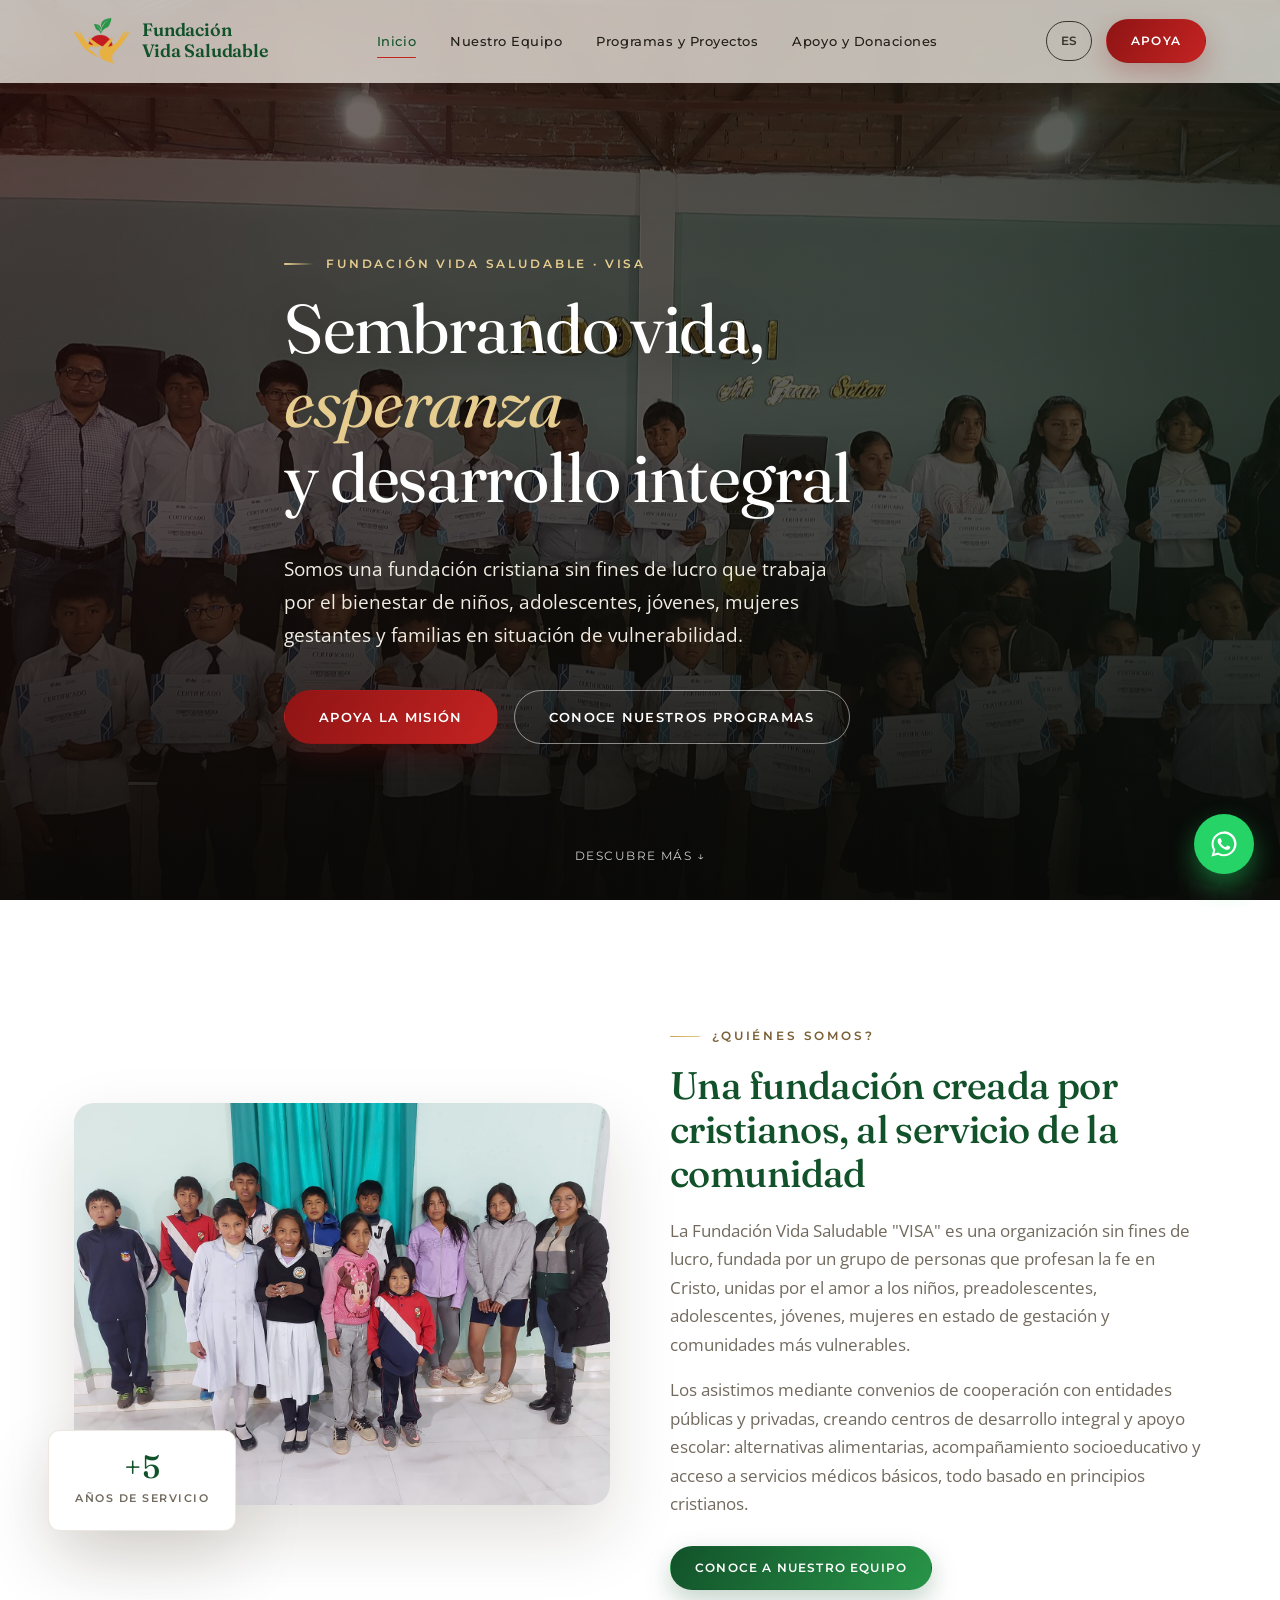
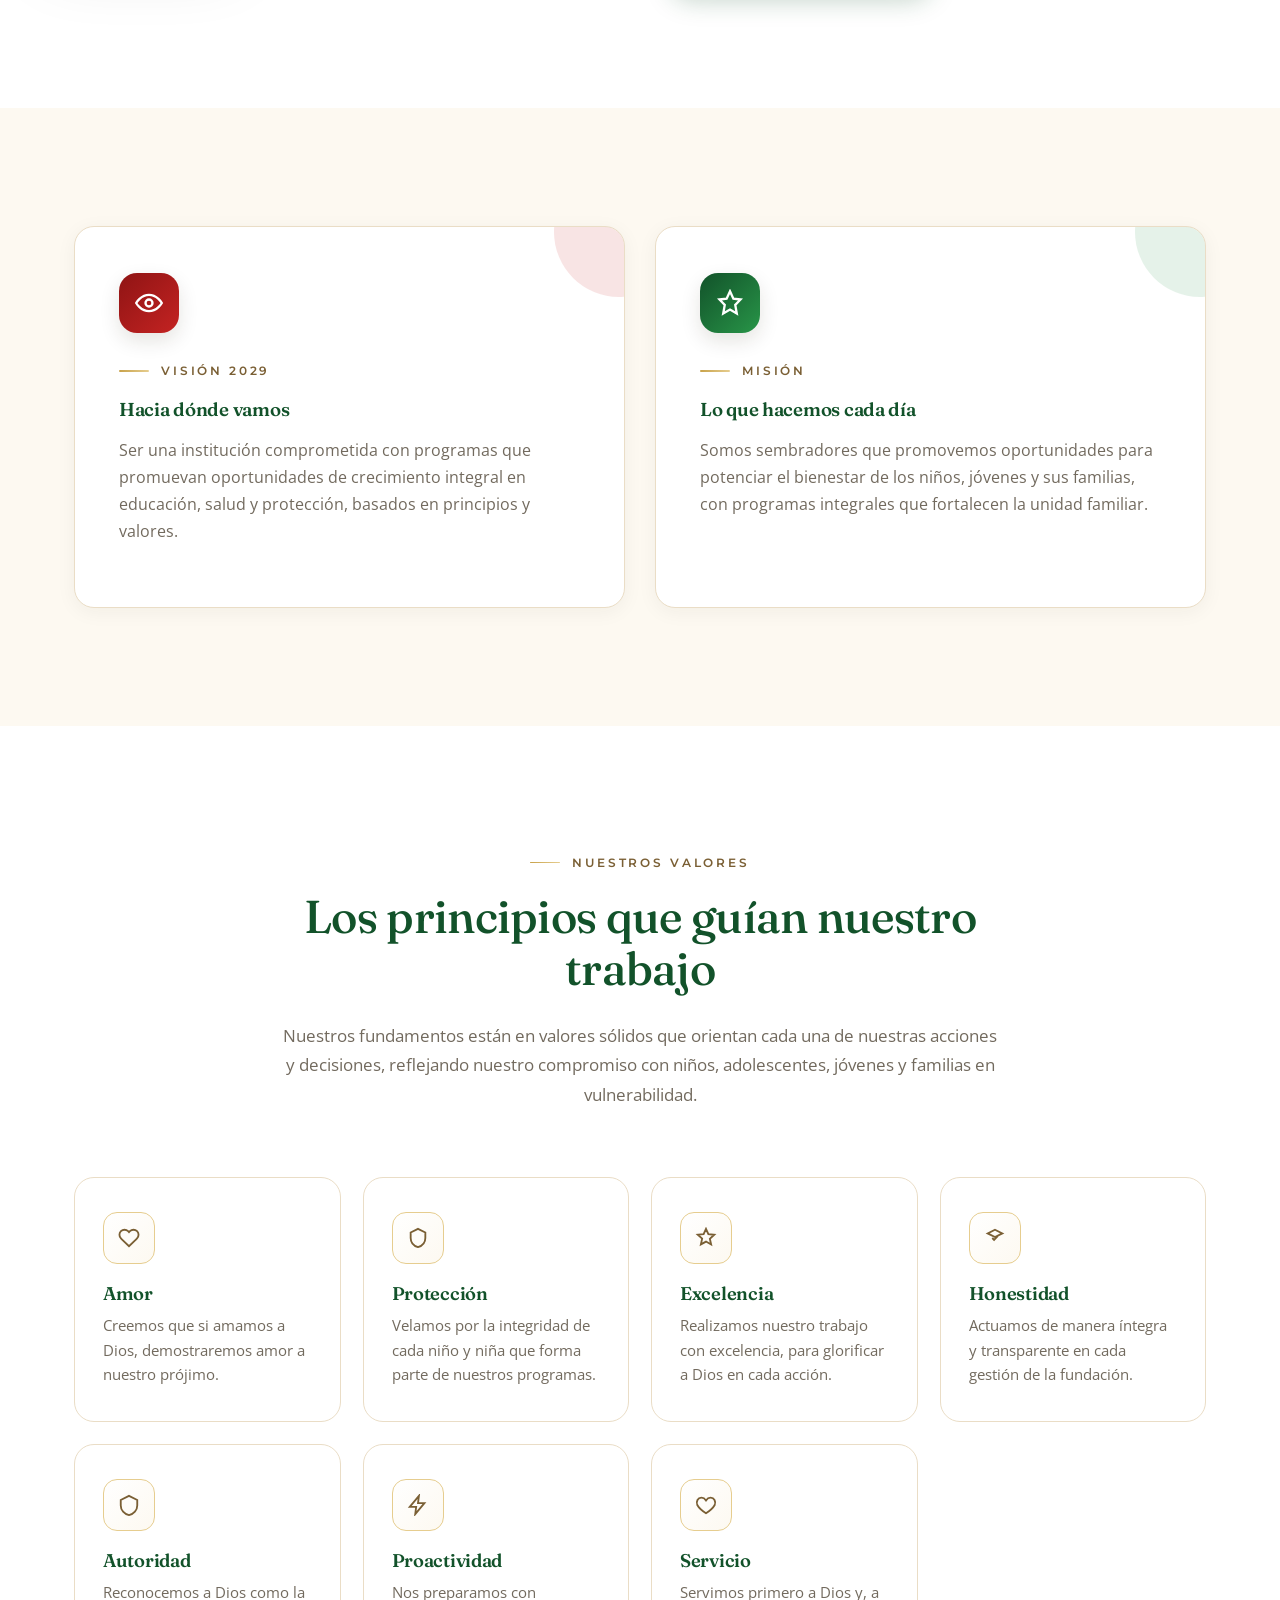
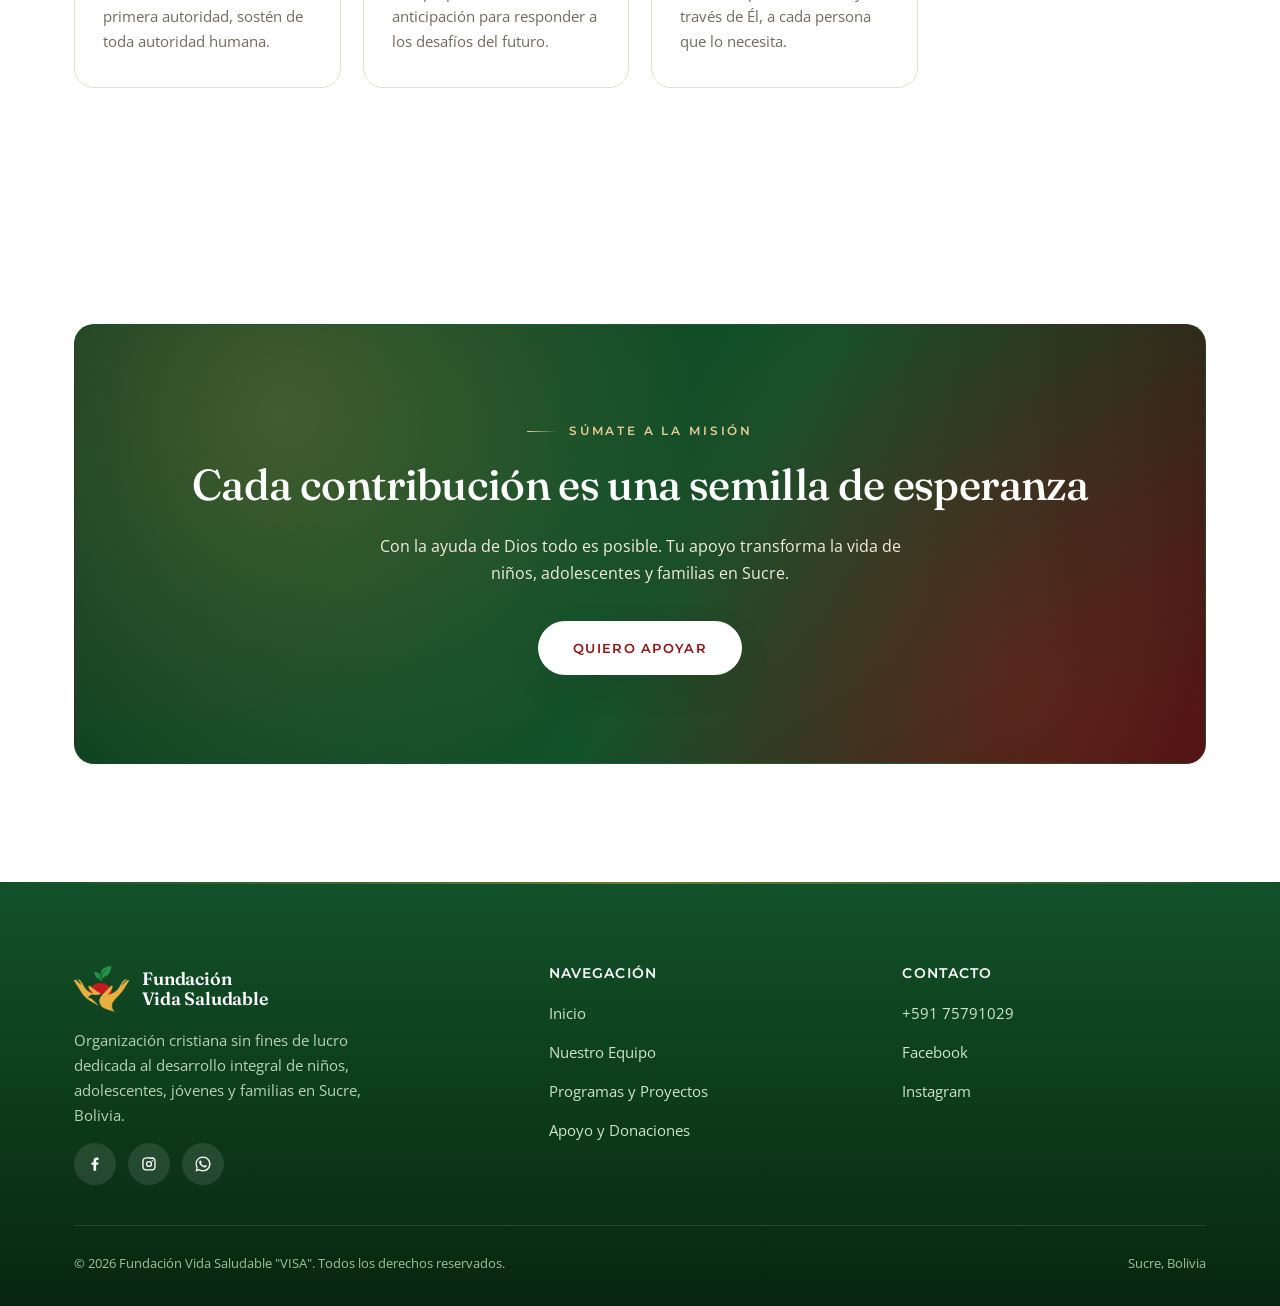
==== commit 28bb0ac8: "Rediseño premium: tipografía serif y acentos dorados Introduce la serif Fraunces para títulos, una p" ====
--- a/index.html
+++ b/index.html
@@ -47,7 +47,7 @@
   <div class="hero__overlay"></div>
   <div class="container hero__content">
     <div class="eyebrow">Fundación Vida Saludable · VISA</div>
-    <h1>Sembrando vida, esperanza y desarrollo integral</h1>
+    <h1>Sembrando vida, <em>esperanza</em><br>y desarrollo integral</h1>
     <p class="lead">Somos una fundación cristiana sin fines de lucro que trabaja por el bienestar de niños, adolescentes, jóvenes, mujeres gestantes y familias en situación de vulnerabilidad.</p>
     <div class="hero__cta">
       <a href="donaciones.html" class="btn btn--primary">Apoya la misión</a>
--- a/css/style.css
+++ b/css/style.css
@@ -3,7 +3,7 @@
    Paleta y tipografía según Manual de Marca (2025)
    ============================================================ */
 
-@import url('https://fonts.googleapis.com/css2?family=Montserrat:wght@300;400;500;600;700;800&family=Open+Sans:wght@400;500;600;700&display=swap');
+@import url('https://fonts.googleapis.com/css2?family=Fraunces:ital,opsz,wght@0,9..144,300..700;1,9..144,300..600&family=Montserrat:wght@300;400;500;600;700&family=Open+Sans:wght@400;500;600;700&display=swap');
 
 :root {
   --yellow: #E7B142;
@@ -11,20 +11,26 @@
   --red: #C42322;
   --red-dark: #8f1414;
   --green: #289548;
-  --green-dark: #145c2c;
+  --green-dark: #12522a;
+  --green-deep: #0c3a1f;
   --beige: #C8A96B;
   --beige-light: #EFE3C8;
   --beige-dark: #7a5f34;
-  --cream: #fffaf0;
-  --ink: #241f1a;
-  --muted: #6b6459;
-  --border: #ecdfc9;
+  --gold: #c8a24a;
+  --gold-soft: #e6cd8f;
+  --cream: #fdf9f1;
+  --ink: #211d18;
+  --muted: #726a5e;
+  --border: #eaddc6;
+  --hairline: rgba(120, 95, 45, 0.14);
   --white: #ffffff;
-  --shadow: 0 10px 30px rgba(40, 30, 10, 0.10);
-  --shadow-lg: 0 20px 50px rgba(40, 30, 10, 0.18);
-  --radius: 18px;
-  --radius-sm: 10px;
-  --ff-head: 'Montserrat', sans-serif;
+  --shadow: 0 12px 34px rgba(40, 30, 10, 0.08);
+  --shadow-lg: 0 30px 70px rgba(40, 30, 10, 0.14);
+  --shadow-soft: 0 4px 20px rgba(40, 30, 10, 0.05);
+  --radius: 20px;
+  --radius-sm: 12px;
+  --ff-display: 'Fraunces', Georgia, 'Times New Roman', serif;
+  --ff-head: 'Fraunces', Georgia, serif;
   --ff-sub: 'Montserrat', sans-serif;
   --ff-body: 'Open Sans', sans-serif;
 }
@@ -38,8 +44,11 @@
   font-weight: 400;
   color: var(--ink);
   background: var(--white);
-  line-height: 1.65;
+  line-height: 1.7;
   overflow-x: hidden;
+  -webkit-font-smoothing: antialiased;
+  -moz-osx-font-smoothing: grayscale;
+  text-rendering: optimizeLegibility;
 }
 
 /* Estilo de scrollbar tomado de la referencia del sitio */
@@ -53,11 +62,16 @@
 
 h1, h2, h3, h4 {
   font-family: var(--ff-head);
-  font-weight: 700;
-  line-height: 1.2;
-  margin: 0 0 .6em;
+  font-weight: 500;
+  line-height: 1.14;
+  letter-spacing: -0.015em;
+  margin: 0 0 .55em;
   color: var(--green-dark);
-}
+  font-optical-sizing: auto;
+}
+h1 { font-weight: 500; }
+h2 { font-weight: 500; }
+h3, h4 { font-weight: 600; }
 
 .container {
   width: 100%;
@@ -69,100 +83,109 @@
 .eyebrow {
   display: inline-flex;
   align-items: center;
-  gap: 8px;
+  gap: 12px;
   font-family: var(--ff-sub);
-  font-size: 0.82rem;
+  font-size: 0.74rem;
   font-weight: 600;
-  letter-spacing: .16em;
+  letter-spacing: .24em;
   text-transform: uppercase;
-  color: var(--red);
-  margin-bottom: 14px;
+  color: var(--beige-dark);
+  margin-bottom: 18px;
 }
 .eyebrow::before {
   content: "";
-  width: 26px;
-  height: 3px;
+  width: 30px;
+  height: 1.5px;
   border-radius: 3px;
-  background: linear-gradient(90deg, var(--red), var(--yellow));
+  background: linear-gradient(90deg, var(--gold), var(--gold-soft));
 }
 
 .section {
-  padding: 96px 0;
-  position: relative;
-}
-.section--tight { padding: 64px 0; }
+  padding: 118px 0;
+  position: relative;
+}
+.section--tight { padding: 72px 0; }
 .section--cream { background: var(--cream); }
 .section--dark {
-  background: linear-gradient(160deg, var(--green-dark), #0c3a20 70%);
+  background: linear-gradient(160deg, var(--green-dark), var(--green-deep) 70%);
   color: #eafbe6;
 }
 .section--dark h2, .section--dark h3 { color: #fff; }
 
 .section-head {
   max-width: 720px;
-  margin: 0 auto 56px;
+  margin: 0 auto 68px;
   text-align: center;
 }
-.section-head h2 { font-size: clamp(1.7rem, 3vw, 2.4rem); }
-.section-head p { color: var(--muted); font-size: 1.05rem; }
+.section-head .eyebrow { justify-content: center; }
+.section-head h2 { font-size: clamp(2rem, 3.6vw, 2.9rem); }
+.section-head p { color: var(--muted); font-size: 1.08rem; }
 
 /* ---------- Buttons ---------- */
 .btn {
   display: inline-flex;
   align-items: center;
   gap: 10px;
-  padding: 14px 30px;
+  padding: 15px 34px;
   border-radius: 100px;
   font-family: var(--ff-sub);
   font-weight: 600;
-  font-size: 0.92rem;
-  letter-spacing: .03em;
+  font-size: 0.82rem;
+  letter-spacing: .1em;
   text-transform: uppercase;
   cursor: pointer;
-  border: 2px solid transparent;
-  transition: transform .25s ease, box-shadow .25s ease, background .25s ease, color .25s ease;
+  border: 1.5px solid transparent;
+  transition: transform .35s cubic-bezier(.22,.61,.36,1), box-shadow .35s ease, background .35s ease, color .35s ease, border-color .35s ease;
 }
 .btn--primary {
-  background: linear-gradient(120deg, var(--red), #e2453f);
-  color: #fff;
-  box-shadow: 0 12px 24px rgba(196, 35, 34, .32);
-}
-.btn--primary:hover { transform: translateY(-3px); box-shadow: 0 18px 30px rgba(196, 35, 34, .42); }
+  background: linear-gradient(120deg, var(--red-dark), var(--red));
+  color: #fff;
+  box-shadow: 0 10px 26px rgba(143, 20, 20, .26);
+}
+.btn--primary:hover { transform: translateY(-3px); box-shadow: 0 16px 34px rgba(143, 20, 20, .34); }
 .btn--outline {
   background: transparent;
-  border-color: rgba(255,255,255,.7);
-  color: #fff;
-}
-.btn--outline:hover { background: rgba(255,255,255,.15); transform: translateY(-3px); }
+  border-color: rgba(255,255,255,.5);
+  color: #fff;
+}
+.btn--outline:hover { background: rgba(255,255,255,.12); border-color: #fff; transform: translateY(-3px); }
 .btn--green {
-  background: linear-gradient(120deg, var(--green), #3cb562);
-  color: #fff;
-  box-shadow: 0 12px 24px rgba(40, 149, 72, .3);
-}
-.btn--green:hover { transform: translateY(-3px); box-shadow: 0 18px 30px rgba(40, 149, 72, .4); }
+  background: linear-gradient(120deg, var(--green-dark), var(--green));
+  color: #fff;
+  box-shadow: 0 10px 26px rgba(18, 82, 42, .26);
+}
+.btn--green:hover { transform: translateY(-3px); box-shadow: 0 16px 34px rgba(18, 82, 42, .34); }
 .btn--yellow {
   background: linear-gradient(120deg, var(--yellow), #f2c565);
   color: #4a3204;
-  box-shadow: 0 12px 24px rgba(231, 177, 66, .35);
-}
-.btn--yellow:hover { transform: translateY(-3px); box-shadow: 0 18px 30px rgba(231, 177, 66, .45); }
-.btn--sm { padding: 10px 22px; font-size: .8rem; }
+  box-shadow: 0 10px 26px rgba(231, 177, 66, .3);
+}
+.btn--yellow:hover { transform: translateY(-3px); box-shadow: 0 16px 34px rgba(231, 177, 66, .4); }
+.btn--gold {
+  background: transparent;
+  border-color: var(--gold);
+  color: var(--beige-dark);
+}
+.btn--gold:hover { background: var(--gold); color: #fff; transform: translateY(-3px); }
+.btn--sm { padding: 11px 24px; font-size: .74rem; }
 
 /* ---------- Header ---------- */
 .site-header {
   position: fixed;
   top: 0; left: 0; right: 0;
   z-index: 500;
-  padding: 14px 0;
-  background: rgba(255, 250, 240, .85);
-  backdrop-filter: blur(10px);
-  box-shadow: 0 6px 24px rgba(40,30,10,.06);
-  transition: background .35s ease, box-shadow .35s ease, padding .35s ease;
+  padding: 18px 0;
+  background: rgba(253, 249, 241, .72);
+  backdrop-filter: blur(14px) saturate(1.2);
+  -webkit-backdrop-filter: blur(14px) saturate(1.2);
+  border-bottom: 1px solid transparent;
+  transition: background .35s ease, box-shadow .35s ease, padding .35s ease, border-color .35s ease;
 }
 .site-header.is-scrolled {
-  background: rgba(255, 250, 240, .97);
-  box-shadow: 0 6px 24px rgba(40,30,10,.1);
-  padding: 8px 0;
+  background: rgba(253, 249, 241, .94);
+  box-shadow: 0 8px 30px rgba(40,30,10,.07);
+  border-bottom-color: var(--hairline);
+  padding: 10px 0;
 }
 .site-header .container {
   display: flex;
@@ -173,37 +196,42 @@
 .brand {
   display: flex;
   align-items: center;
-  gap: 12px;
+  gap: 13px;
   font-family: var(--ff-head);
-  font-weight: 700;
-  font-size: 1.05rem;
+  font-weight: 600;
+  font-size: 1.12rem;
+  line-height: 1.15;
+  letter-spacing: -0.01em;
   color: var(--green-dark);
 }
-.brand img { height: 42px; width: auto; }
-
-.main-nav { display: flex; align-items: center; gap: 4px; }
+.brand img { height: 46px; width: auto; }
+
+.main-nav { display: flex; align-items: center; gap: 2px; }
 .main-nav a {
   position: relative;
   padding: 10px 16px;
   font-family: var(--ff-sub);
   font-weight: 500;
-  font-size: .88rem;
-  letter-spacing: .02em;
-  text-transform: uppercase;
-  border-radius: 100px;
+  font-size: .82rem;
+  letter-spacing: .04em;
   color: var(--ink);
-  transition: background .25s ease, color .25s ease;
-}
-.main-nav a:hover { background: rgba(196,35,34,.08); color: var(--red); }
-.main-nav a.active { color: var(--red); }
-.main-nav a.active::after {
+  transition: color .25s ease;
+}
+.main-nav a::after {
   content: "";
   position: absolute;
-  bottom: 4px; left: 20px; right: 20px;
-  height: 2px;
-  background: var(--red);
+  bottom: 4px; left: 16px; right: 16px;
+  height: 1.5px;
+  background: var(--gold);
   border-radius: 2px;
-}
+  transform: scaleX(0);
+  transform-origin: left;
+  transition: transform .3s cubic-bezier(.22,.61,.36,1);
+}
+.main-nav a:hover { color: var(--green-dark); }
+.main-nav a:hover::after { transform: scaleX(1); }
+.main-nav a.active { color: var(--green-dark); }
+.main-nav a.active::after { transform: scaleX(1); background: var(--red); }
 
 .header-actions { display: flex; align-items: center; gap: 14px; }
 .lang-pill {
@@ -313,8 +341,9 @@
 .hero__overlay {
   position: absolute; inset: 0;
   background:
-    linear-gradient(180deg, rgba(20,15,10,.55) 0%, rgba(20,15,10,.55) 40%, rgba(10,10,8,.88) 100%),
-    linear-gradient(100deg, rgba(196,35,34,.35), rgba(20,92,44,.45));
+    linear-gradient(180deg, rgba(12,10,7,.42) 0%, rgba(12,10,7,.48) 45%, rgba(8,8,6,.9) 100%),
+    linear-gradient(100deg, rgba(90,15,15,.34) 0%, rgba(12,58,31,.42) 100%),
+    radial-gradient(120% 90% at 30% 40%, transparent 40%, rgba(8,6,4,.5) 100%);
 }
 .hero__content {
   position: relative;
@@ -328,19 +357,27 @@
   from { opacity: 0; transform: translateY(16px); }
   to { opacity: 1; transform: translateY(0); }
 }
-.hero__content .eyebrow { color: #ffd7ce; }
-.hero__content .eyebrow::before { background: linear-gradient(90deg, #fff, var(--yellow)); }
+.hero__content .eyebrow { color: var(--gold-soft); }
+.hero__content .eyebrow::before { background: linear-gradient(90deg, var(--gold-soft), transparent); }
 .hero h1 {
   color: #fff;
-  font-size: clamp(2.3rem, 5.4vw, 3.8rem);
-  font-weight: 700;
-  text-shadow: 0 6px 30px rgba(0,0,0,.3);
+  font-size: clamp(2.5rem, 5.6vw, 4.3rem);
+  font-weight: 400;
+  letter-spacing: -0.02em;
+  line-height: 1.08;
+  text-shadow: 0 8px 40px rgba(0,0,0,.35);
+}
+.hero h1 em {
+  font-style: italic;
+  font-weight: 400;
+  color: var(--gold-soft);
 }
 .hero p.lead {
-  font-size: 1.15rem;
+  font-size: 1.18rem;
   max-width: 560px;
-  color: #f5efe4;
-  margin-bottom: 34px;
+  color: #f1ece2;
+  line-height: 1.75;
+  margin-bottom: 38px;
 }
 .hero__cta { display: flex; gap: 16px; flex-wrap: wrap; }
 
@@ -369,9 +406,9 @@
 /* ---------- Page (interior) hero ---------- */
 .page-hero {
   position: relative;
-  padding: 190px 0 110px;
-  color: #fff;
-  background: linear-gradient(120deg, var(--green-dark), var(--red-dark) 140%);
+  padding: 210px 0 120px;
+  color: #fff;
+  background: linear-gradient(125deg, var(--green-deep), var(--green-dark) 55%, #3a1010 145%);
   overflow: hidden;
   text-align: center;
 }
@@ -391,10 +428,11 @@
   background: rgba(231,177,66,.12);
   bottom: -220px; left: -120px;
 }
-.page-hero .eyebrow { justify-content: center; color: #ffe3b8; }
-.page-hero .eyebrow::before { background: #fff; }
-.page-hero h1 { color: #fff; font-size: clamp(2rem, 4.4vw, 3rem); position: relative; z-index: 1;}
-.page-hero p { color: #f4efe6; max-width: 620px; margin: 0 auto; position: relative; z-index: 1; }
+.page-hero .eyebrow { justify-content: center; color: var(--gold-soft); }
+.page-hero .eyebrow::before { background: linear-gradient(90deg, var(--gold-soft), transparent); }
+.page-hero h1 { color: #fff; font-weight: 400; font-size: clamp(2.2rem, 4.6vw, 3.4rem); position: relative; z-index: 1;}
+.page-hero h1 em { font-style: italic; color: var(--gold-soft); }
+.page-hero p { color: #eee7da; font-size: 1.08rem; max-width: 620px; margin: 0 auto; position: relative; z-index: 1; }
 
 /* ---------- Reveal on scroll ---------- */
 .reveal {
@@ -428,17 +466,20 @@
 .about-grid .frame:hover img { transform: scale(1.06); }
 .about-badge {
   position: absolute;
-  bottom: -24px; left: -24px;
+  bottom: -26px; left: -26px;
   background: #fff;
   border-radius: var(--radius-sm);
-  box-shadow: var(--shadow);
-  padding: 18px 22px;
+  box-shadow: var(--shadow-lg);
+  padding: 20px 26px;
   font-family: var(--ff-head);
   text-align: center;
-}
-.about-badge strong { display: block; font-size: 1.6rem; color: var(--red); }
-.about-badge span { font-size: .72rem; color: var(--muted); text-transform: uppercase; letter-spacing: .06em; font-family: var(--ff-sub); }
-.about-copy p { color: var(--muted); font-size: 1.03rem; }
+  border: 1px solid var(--hairline);
+}
+.about-badge strong { display: block; font-size: 2rem; font-weight: 500; color: var(--green-dark); line-height: 1; }
+.about-badge span { font-size: .68rem; color: var(--muted); text-transform: uppercase; letter-spacing: .14em; font-family: var(--ff-sub); font-weight: 600; }
+.about-copy h2 { font-size: clamp(1.7rem, 3vw, 2.5rem); }
+.about-copy p { color: var(--muted); font-size: 1.05rem; }
+.about-copy .btn { margin-top: 10px; }
 
 /* ---------- Vision / Mision ---------- */
 .vm-grid {
@@ -450,13 +491,24 @@
   background: #fff;
   border: 1px solid var(--border);
   border-radius: var(--radius);
-  padding: 40px;
-  box-shadow: var(--shadow);
+  padding: 46px 44px;
+  box-shadow: var(--shadow-soft);
   position: relative;
   overflow: hidden;
-  transition: transform .35s ease, box-shadow .35s ease;
-}
-.vm-card:hover { transform: translateY(-6px); box-shadow: var(--shadow-lg); }
+  transition: transform .4s cubic-bezier(.22,.61,.36,1), box-shadow .4s ease, border-color .4s ease;
+}
+.vm-card::after {
+  content: "";
+  position: absolute;
+  left: 0; top: 0; bottom: 0;
+  width: 3px;
+  background: linear-gradient(var(--gold), var(--gold-soft));
+  transform: scaleY(0);
+  transform-origin: top;
+  transition: transform .45s cubic-bezier(.22,.61,.36,1);
+}
+.vm-card:hover { transform: translateY(-8px); box-shadow: var(--shadow-lg); border-color: transparent; }
+.vm-card:hover::after { transform: scaleY(1); }
 .vm-card::before {
   content: "";
   position: absolute;
@@ -471,14 +523,15 @@
 .vm-card p { color: var(--muted); position: relative; z-index: 1; }
 
 .icon-badge {
-  width: 58px; height: 58px;
-  border-radius: 16px;
+  width: 60px; height: 60px;
+  border-radius: 18px;
   display: flex; align-items: center; justify-content: center;
   color: #fff;
+  box-shadow: 0 8px 20px rgba(40,30,10,.12);
 }
 .icon-badge svg { width: 28px; height: 28px; }
-.icon-badge--red { background: linear-gradient(135deg, var(--red), #e2453f); }
-.icon-badge--green { background: linear-gradient(135deg, var(--green), #3cb562); }
+.icon-badge--red { background: linear-gradient(135deg, var(--red-dark), var(--red)); }
+.icon-badge--green { background: linear-gradient(135deg, var(--green-dark), var(--green)); }
 .icon-badge--yellow { background: linear-gradient(135deg, var(--yellow), #f2c565); color: #4a3204; }
 
 /* ---------- Valores ---------- */
@@ -490,47 +543,52 @@
 .value-card {
   background: #fff;
   border-radius: var(--radius);
-  padding: 30px 24px;
+  padding: 34px 28px;
   border: 1px solid var(--border);
   text-align: left;
-  transition: transform .3s ease, box-shadow .3s ease, border-color .3s ease;
+  transition: transform .4s cubic-bezier(.22,.61,.36,1), box-shadow .4s ease, border-color .4s ease;
 }
 .value-card:hover {
-  transform: translateY(-8px);
+  transform: translateY(-10px);
   box-shadow: var(--shadow-lg);
-  border-color: transparent;
+  border-color: var(--gold-soft);
 }
 .value-card .icon-badge {
-  width: 48px; height: 48px; border-radius: 12px; margin-bottom: 16px;
-  background: transparent;
-  border: 1.5px solid var(--beige);
+  width: 52px; height: 52px; border-radius: 14px; margin-bottom: 20px;
+  background: linear-gradient(135deg, #fff, var(--cream));
+  border: 1px solid var(--gold-soft);
   color: var(--beige-dark);
+  box-shadow: none;
+  transition: background .35s ease, color .35s ease, border-color .35s ease;
 }
 .value-card .icon-badge svg { width: 22px; height: 22px; }
-.value-card:hover .icon-badge { border-color: var(--red); color: var(--red); }
-.value-card h4 { margin-bottom: 6px; font-size: 1.05rem; color: var(--ink); }
-.value-card p { margin: 0; color: var(--muted); font-size: .92rem; }
+.value-card:hover .icon-badge { border-color: transparent; background: linear-gradient(135deg, var(--gold), var(--beige-dark)); color: #fff; }
+.value-card h4 { margin-bottom: 8px; font-size: 1.15rem; color: var(--green-dark); }
+.value-card p { margin: 0; color: var(--muted); font-size: .93rem; line-height: 1.65; }
 
 /* ---------- CTA band ---------- */
 .cta-band {
   position: relative;
   border-radius: var(--radius);
   overflow: hidden;
-  padding: 70px 50px;
+  padding: 88px 50px;
   text-align: center;
-  background: linear-gradient(120deg, var(--red-dark), var(--red) 60%, var(--green-dark));
+  background: linear-gradient(120deg, var(--green-deep), var(--green-dark) 55%, #3a1010);
   color: #fff;
   isolation: isolate;
+  border: 1px solid rgba(255,255,255,.06);
 }
 .cta-band::before {
   content: "";
   position: absolute; inset: 0;
-  background: radial-gradient(circle at 20% 20%, rgba(231,177,66,.25), transparent 45%),
-              radial-gradient(circle at 85% 80%, rgba(255,255,255,.14), transparent 45%);
+  background: radial-gradient(circle at 18% 20%, rgba(200,162,74,.28), transparent 42%),
+              radial-gradient(circle at 85% 85%, rgba(196,35,34,.3), transparent 45%);
   z-index: -1;
 }
-.cta-band h2 { color: #fff; }
-.cta-band p { max-width: 560px; margin: 0 auto 30px; color: #ffece8; }
+.cta-band h2 { color: #fff; font-size: clamp(1.9rem, 3.4vw, 2.7rem); }
+.cta-band p { max-width: 560px; margin: 0 auto 34px; color: #f3ece0; }
+.cta-band .eyebrow { color: var(--gold-soft) !important; }
+.cta-band .eyebrow::before { background: linear-gradient(90deg, var(--gold-soft), transparent); }
 
 /* ---------- Programas ---------- */
 .programs-list { display: flex; flex-direction: column; gap: 70px; }
@@ -575,8 +633,8 @@
   border-radius: 100px;
   margin-bottom: 14px;
 }
-.program-copy h3 { font-size: 1.6rem; }
-.program-copy p { color: var(--muted); }
+.program-copy h3 { font-size: clamp(1.6rem, 2.6vw, 2.1rem); }
+.program-copy p { color: var(--muted); font-size: 1.03rem; }
 .program-tags { display: flex; flex-wrap: wrap; gap: 10px; margin-top: 18px; }
 .program-tags span {
   font-family: var(--ff-sub);
@@ -620,11 +678,14 @@
   border-radius: 50%;
   overflow: hidden;
   box-shadow: var(--shadow);
-  margin-bottom: 16px;
+  margin-bottom: 18px;
   border: 4px solid #fff;
-  outline: 3px solid var(--border);
-  position: relative;
-}
+  outline: 2px solid var(--gold-soft);
+  outline-offset: 2px;
+  position: relative;
+  transition: outline-color .35s ease, transform .35s ease;
+}
+.team-card:hover .team-photo { outline-color: var(--gold); }
 .team-photo img { width: 100%; height: 100%; object-fit: cover; }
 .team-photo.no-photo {
   display: flex; align-items: center; justify-content: center;
@@ -635,7 +696,9 @@
   font-size: 1.8rem;
 }
 .team-card h4 { margin: 0 0 4px; font-size: 1rem; color: var(--ink); }
-.team-card span { font-size: .8rem; color: var(--red); font-weight: 600; font-family: var(--ff-sub); text-transform: uppercase; letter-spacing: .02em; }
+.team-card h4 { font-family: var(--ff-head); font-weight: 600; }
+.team-card span { font-size: .72rem; color: var(--beige-dark); font-weight: 600; font-family: var(--ff-sub); text-transform: uppercase; letter-spacing: .1em; }
+.team-group h3 { font-family: var(--ff-head); }
 
 /* ---------- Donaciones ---------- */
 .donate-grid {
@@ -647,15 +710,18 @@
 .motto-card {
   background: #fff;
   border-radius: var(--radius);
-  padding: 40px;
-  box-shadow: var(--shadow);
-  border-left: 5px solid var(--red);
+  padding: 40px 44px;
+  box-shadow: var(--shadow-soft);
+  border: 1px solid var(--border);
+  border-left: 3px solid var(--gold);
   margin-bottom: 26px;
 }
 .motto-card p {
   font-family: var(--ff-head);
-  font-size: 1.25rem;
-  font-weight: 600;
+  font-size: 1.35rem;
+  font-weight: 400;
+  font-style: italic;
+  line-height: 1.4;
   color: var(--green-dark);
   margin: 0;
 }
@@ -689,10 +755,21 @@
 
 /* ---------- Footer ---------- */
 .site-footer {
-  background: linear-gradient(180deg, var(--green-dark), #0a2b16);
+  background: linear-gradient(180deg, var(--green-dark), #08260f);
   color: #d9ecd6;
-  padding: 70px 0 30px;
-}
+  padding: 84px 0 32px;
+  position: relative;
+}
+.site-footer::before {
+  content: "";
+  position: absolute;
+  top: 0; left: 0; right: 0;
+  height: 2px;
+  background: linear-gradient(90deg, transparent, var(--gold), transparent);
+  opacity: .5;
+}
+.footer-brand .brand span { color: #fff; }
+.footer-col h4 { position: relative; }
 .footer-grid {
   display: grid;
   grid-template-columns: 1.4fr 1fr 1fr;
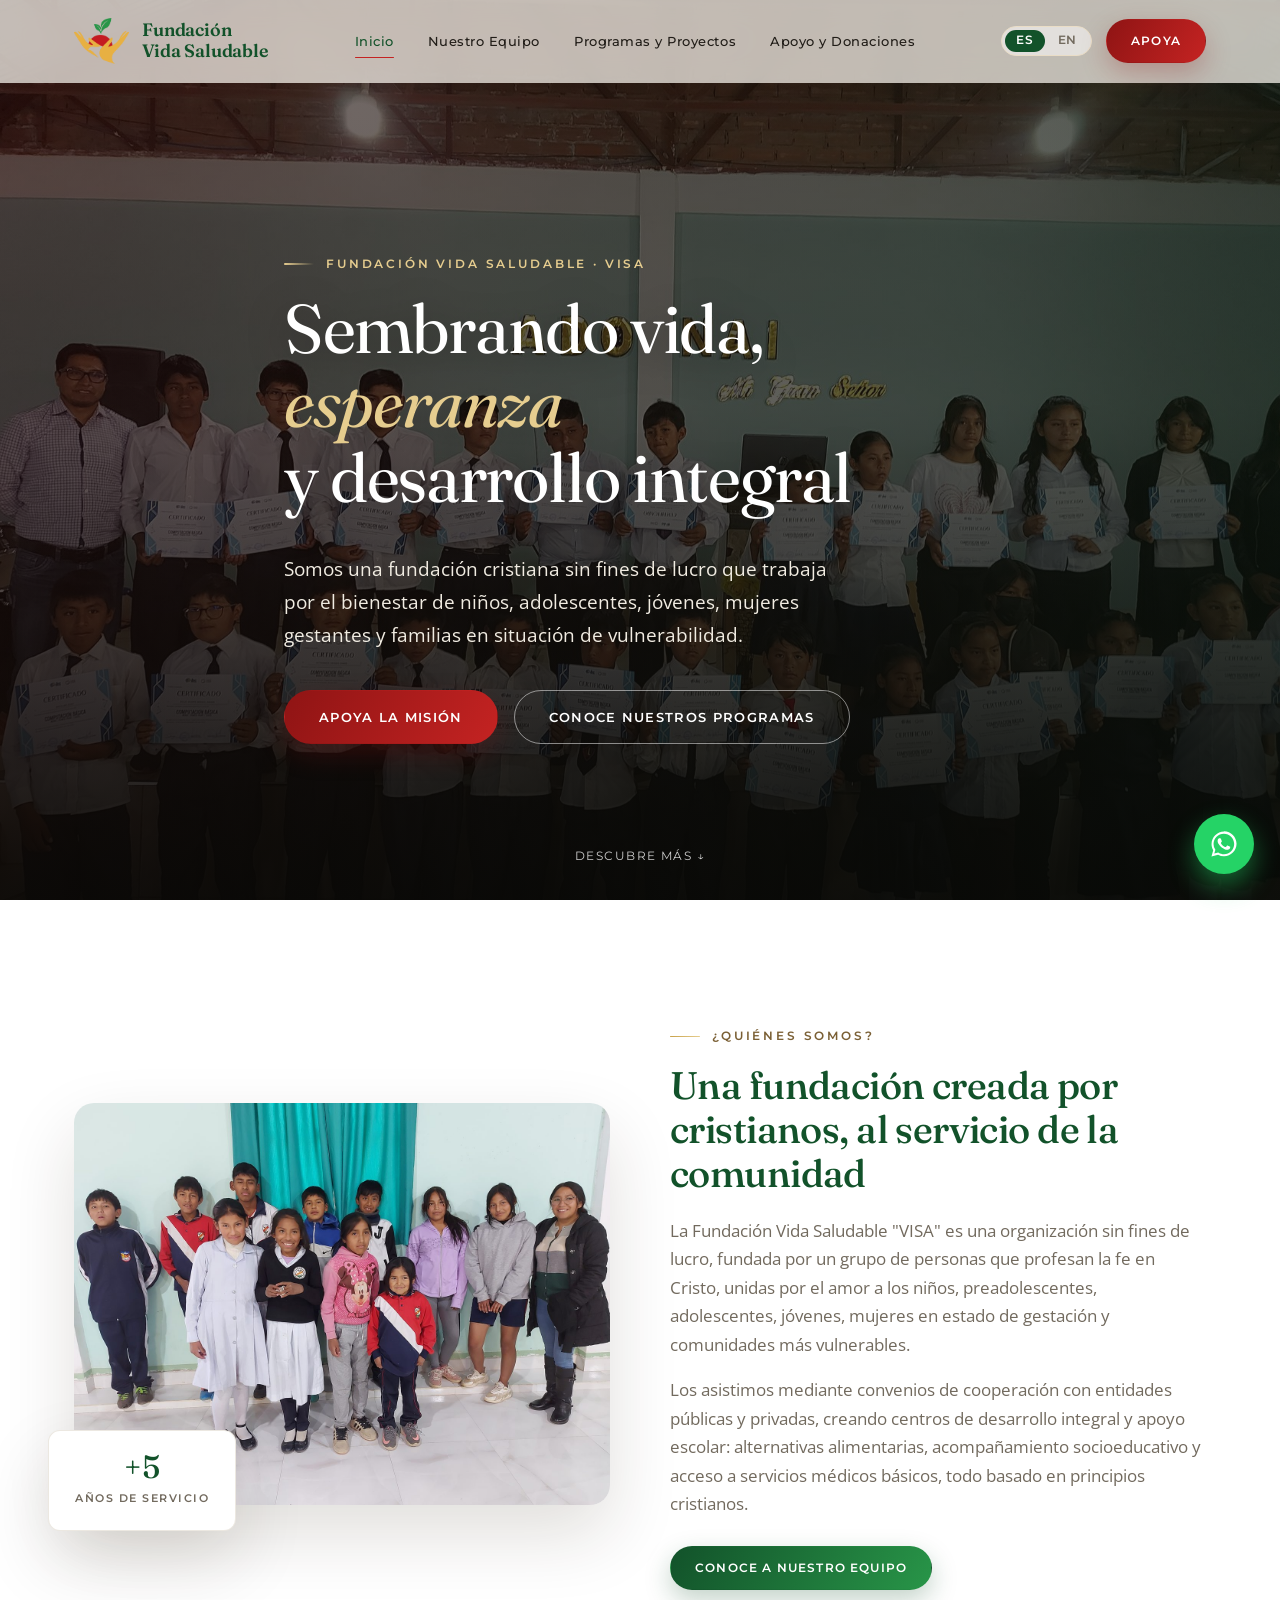
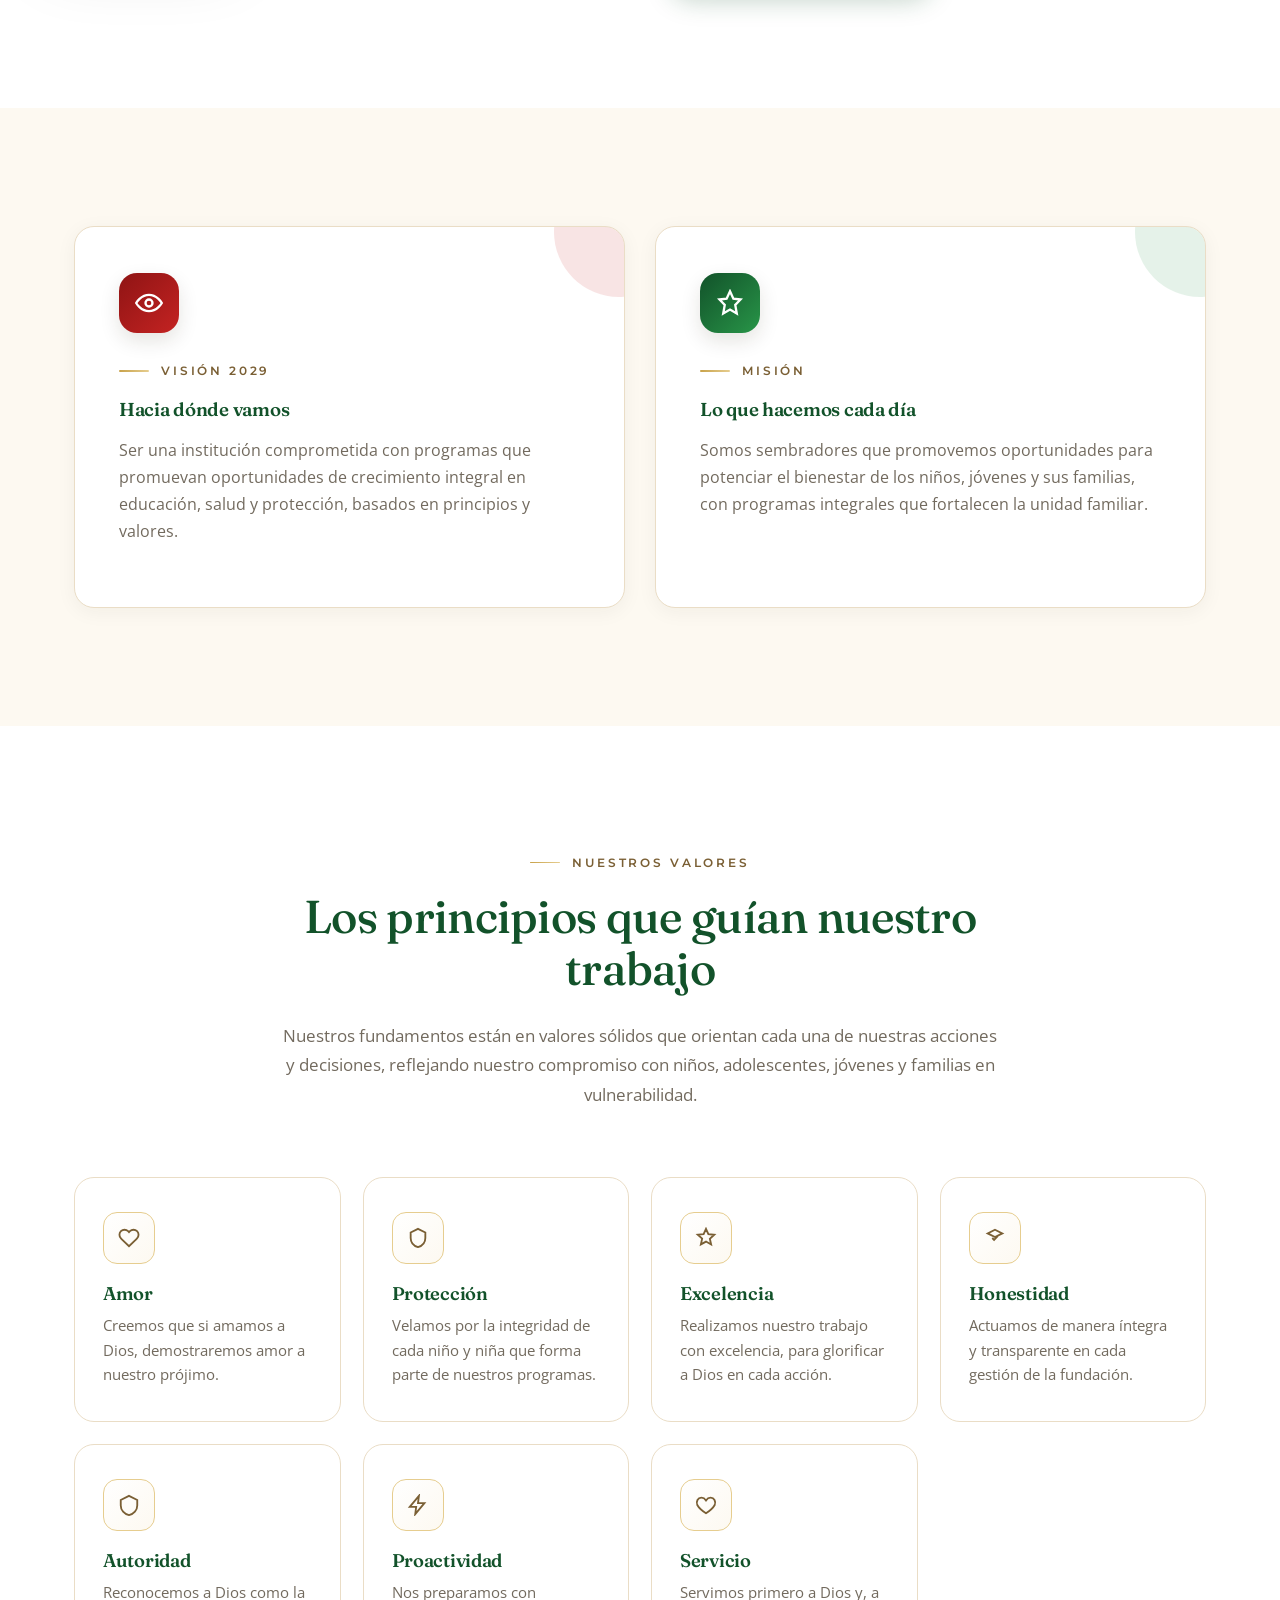
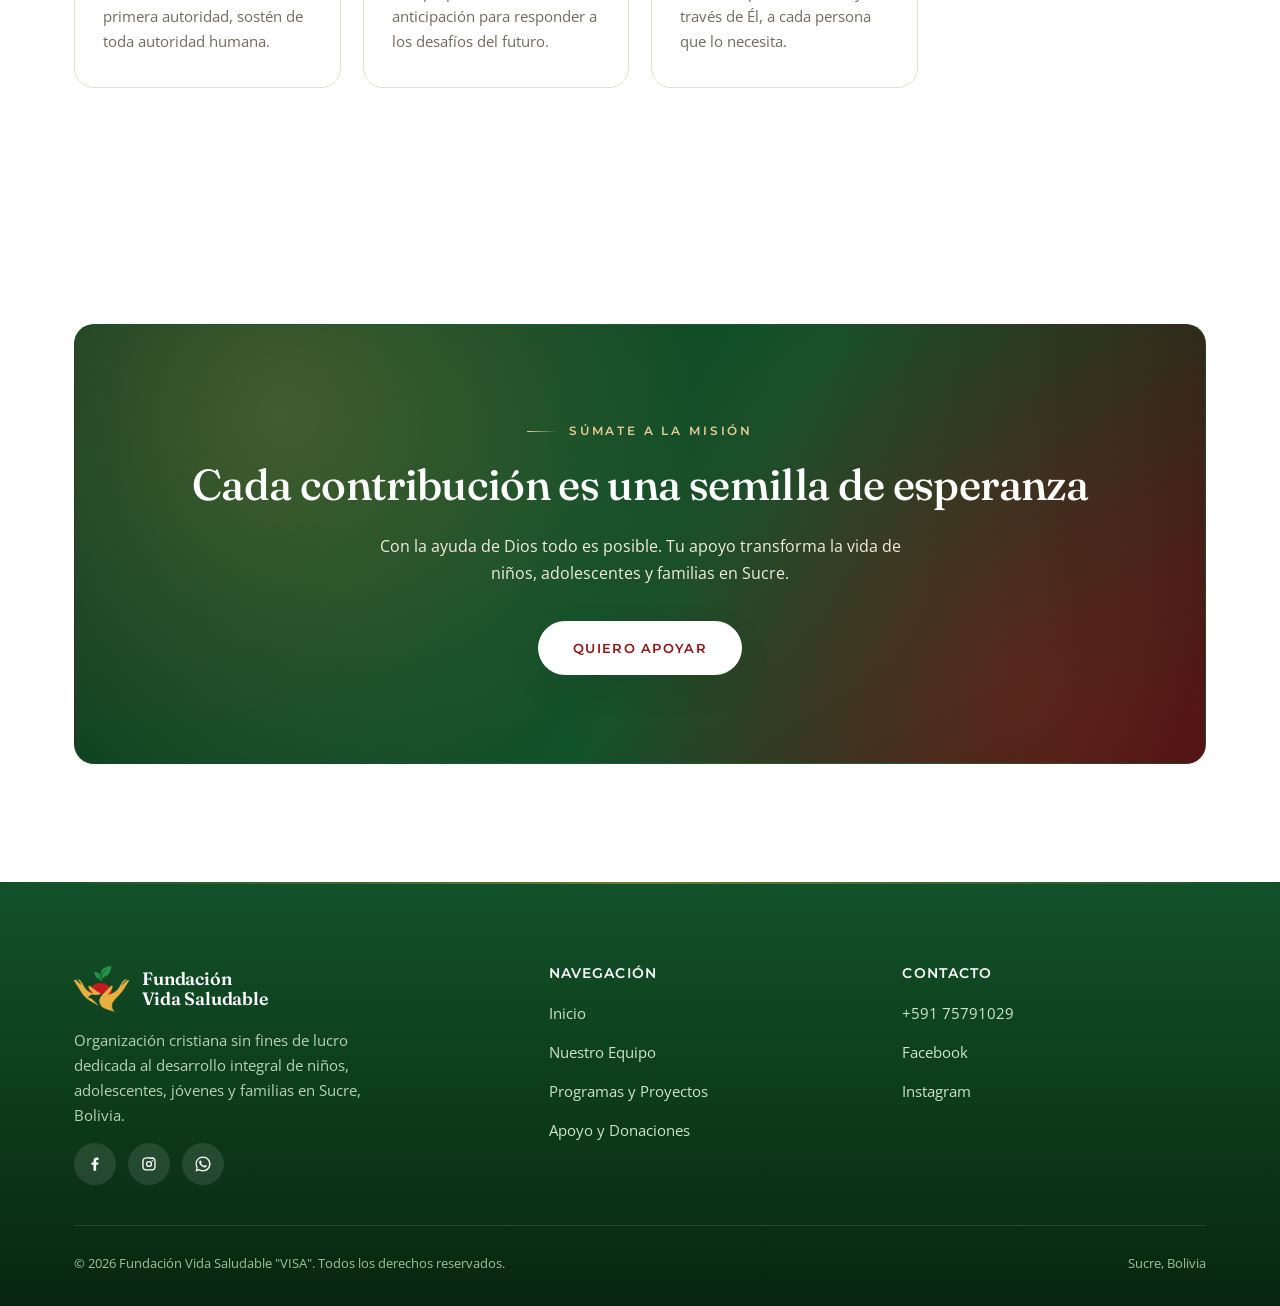
==== commit aa88bb0c: "Añadir selector de idioma ES/EN (i18n) Convierte el botón de idioma en un toggle ES/EN funcional. Añ" ====
--- a/index.html
+++ b/index.html
@@ -9,7 +9,7 @@
 <link rel="apple-touch-icon" href="img/favicon-180.png">
 <link rel="stylesheet" href="css/style.css">
 </head>
-<body>
+<body data-page="home">
 
 <header class="site-header" id="siteHeader">
   <div class="container">
@@ -18,14 +18,17 @@
       <span>Fundación<br>Vida Saludable</span>
     </a>
     <nav class="main-nav" id="mainNav">
-      <a href="index.html" class="active">Inicio</a>
-      <a href="equipo.html">Nuestro Equipo</a>
-      <a href="programas.html">Programas y Proyectos</a>
-      <a href="donaciones.html">Apoyo y Donaciones</a>
+      <a href="index.html" class="active" data-i18n="nav.home">Inicio</a>
+      <a href="equipo.html" data-i18n="nav.team">Nuestro Equipo</a>
+      <a href="programas.html" data-i18n="nav.programs">Programas y Proyectos</a>
+      <a href="donaciones.html" data-i18n="nav.donate">Apoyo y Donaciones</a>
     </nav>
     <div class="header-actions">
-      <span class="lang-pill">ES</span>
-      <a href="donaciones.html" class="btn btn--primary btn--sm">Apoya</a>
+      <button class="lang-toggle" id="langToggle" type="button" aria-label="Cambiar idioma / Switch language">
+        <span data-lang="es" class="is-active">ES</span>
+        <span data-lang="en">EN</span>
+      </button>
+      <a href="donaciones.html" class="btn btn--primary btn--sm" data-i18n="btn.support">Apoya</a>
     </div>
     <button class="nav-toggle" id="navToggle" aria-label="Abrir menú">
       <span></span><span></span><span></span>
@@ -34,10 +37,10 @@
 </header>
 <div class="nav-overlay" id="navOverlay">
   <ul>
-      <li><a href="index.html" class="active">Inicio</a></li>
-      <li><a href="equipo.html">Nuestro Equipo</a></li>
-      <li><a href="programas.html">Programas y Proyectos</a></li>
-      <li><a href="donaciones.html">Apoyo y Donaciones</a></li>
+      <li><a href="index.html" class="active" data-i18n="nav.home">Inicio</a></li>
+      <li><a href="equipo.html" data-i18n="nav.team">Nuestro Equipo</a></li>
+      <li><a href="programas.html" data-i18n="nav.programs">Programas y Proyectos</a></li>
+      <li><a href="donaciones.html" data-i18n="nav.donate">Apoyo y Donaciones</a></li>
   </ul>
 </div>
 
@@ -47,14 +50,14 @@
   <div class="hero__overlay"></div>
   <div class="container hero__content">
     <div class="eyebrow">Fundación Vida Saludable · VISA</div>
-    <h1>Sembrando vida, <em>esperanza</em><br>y desarrollo integral</h1>
-    <p class="lead">Somos una fundación cristiana sin fines de lucro que trabaja por el bienestar de niños, adolescentes, jóvenes, mujeres gestantes y familias en situación de vulnerabilidad.</p>
+    <h1 data-i18n="hero.title">Sembrando vida, <em>esperanza</em><br>y desarrollo integral</h1>
+    <p class="lead" data-i18n="hero.lead">Somos una fundación cristiana sin fines de lucro que trabaja por el bienestar de niños, adolescentes, jóvenes, mujeres gestantes y familias en situación de vulnerabilidad.</p>
     <div class="hero__cta">
-      <a href="donaciones.html" class="btn btn--primary">Apoya la misión</a>
-      <a href="programas.html" class="btn btn--outline">Conoce nuestros programas</a>
-    </div>
-  </div>
-  <div class="hero__scroll">Descubre más ↓</div>
+      <a href="donaciones.html" class="btn btn--primary" data-i18n="hero.cta1">Apoya la misión</a>
+      <a href="programas.html" class="btn btn--outline" data-i18n="hero.cta2">Conoce nuestros programas</a>
+    </div>
+  </div>
+  <div class="hero__scroll" data-i18n="hero.scroll">Descubre más ↓</div>
 </section>
 
 <section class="section" id="quienes-somos">
@@ -66,15 +69,15 @@
         </div>
         <div class="about-badge">
           <strong>+5</strong>
-          <span>Años de servicio</span>
+          <span data-i18n="about.badge">Años de servicio</span>
         </div>
       </figure>
       <div class="about-copy reveal reveal-delay-1">
-        <div class="eyebrow">¿Quiénes somos?</div>
-        <h2>Una fundación creada por cristianos, al servicio de la comunidad</h2>
-        <p>La Fundación Vida Saludable "VISA" es una organización sin fines de lucro, fundada por un grupo de personas que profesan la fe en Cristo, unidas por el amor a los niños, preadolescentes, adolescentes, jóvenes, mujeres en estado de gestación y comunidades más vulnerables.</p>
-        <p>Los asistimos mediante convenios de cooperación con entidades públicas y privadas, creando centros de desarrollo integral y apoyo escolar: alternativas alimentarias, acompañamiento socioeducativo y acceso a servicios médicos básicos, todo basado en principios cristianos.</p>
-        <a href="equipo.html" class="btn btn--green btn--sm">Conoce a nuestro equipo</a>
+        <div class="eyebrow" data-i18n="about.eyebrow">¿Quiénes somos?</div>
+        <h2 data-i18n="about.title">Una fundación creada por cristianos, al servicio de la comunidad</h2>
+        <p data-i18n="about.p1">La Fundación Vida Saludable "VISA" es una organización sin fines de lucro, fundada por un grupo de personas que profesan la fe en Cristo, unidas por el amor a los niños, preadolescentes, adolescentes, jóvenes, mujeres en estado de gestación y comunidades más vulnerables.</p>
+        <p data-i18n="about.p2">Los asistimos mediante convenios de cooperación con entidades públicas y privadas, creando centros de desarrollo integral y apoyo escolar: alternativas alimentarias, acompañamiento socioeducativo y acceso a servicios médicos básicos, todo basado en principios cristianos.</p>
+        <a href="equipo.html" class="btn btn--green btn--sm" data-i18n="about.btn">Conoce a nuestro equipo</a>
       </div>
     </div>
   </div>
@@ -87,17 +90,17 @@
         <div class="icon-badge icon-badge--red">
           <svg viewBox="0 0 24 24" fill="none" stroke="currentColor" stroke-width="2"><path d="M1 12s4-7 11-7 11 7 11 7-4 7-11 7-11-7-11-7z"/><circle cx="12" cy="12" r="3"/></svg>
         </div>
-        <div class="eyebrow">Visión 2029</div>
-        <h3>Hacia dónde vamos</h3>
-        <p>Ser una institución comprometida con programas que promuevan oportunidades de crecimiento integral en educación, salud y protección, basados en principios y valores.</p>
+        <div class="eyebrow" data-i18n="vision.eyebrow">Visión 2029</div>
+        <h3 data-i18n="vision.h">Hacia dónde vamos</h3>
+        <p data-i18n="vision.p">Ser una institución comprometida con programas que promuevan oportunidades de crecimiento integral en educación, salud y protección, basados en principios y valores.</p>
       </div>
       <div class="vm-card vm-card--mission reveal reveal-delay-1">
         <div class="icon-badge icon-badge--green">
           <svg viewBox="0 0 24 24" fill="none" stroke="currentColor" stroke-width="2"><path d="M12 2l2.9 6.3L21 9l-4.5 4.6L17.8 21 12 17.6 6.2 21l1.3-7.4L3 9l6.1-.7z"/></svg>
         </div>
-        <div class="eyebrow">Misión</div>
-        <h3>Lo que hacemos cada día</h3>
-        <p>Somos sembradores que promovemos oportunidades para potenciar el bienestar de los niños, jóvenes y sus familias, con programas integrales que fortalecen la unidad familiar.</p>
+        <div class="eyebrow" data-i18n="mission.eyebrow">Misión</div>
+        <h3 data-i18n="mission.h">Lo que hacemos cada día</h3>
+        <p data-i18n="mission.p">Somos sembradores que promovemos oportunidades para potenciar el bienestar de los niños, jóvenes y sus familias, con programas integrales que fortalecen la unidad familiar.</p>
       </div>
     </div>
   </div>
@@ -106,45 +109,45 @@
 <section class="section" id="valores">
   <div class="container">
     <div class="section-head reveal">
-      <div class="eyebrow" style="justify-content:center">Nuestros valores</div>
-      <h2>Los principios que guían nuestro trabajo</h2>
-      <p>Nuestros fundamentos están en valores sólidos que orientan cada una de nuestras acciones y decisiones, reflejando nuestro compromiso con niños, adolescentes, jóvenes y familias en vulnerabilidad.</p>
+      <div class="eyebrow" style="justify-content:center" data-i18n="values.eyebrow">Nuestros valores</div>
+      <h2 data-i18n="values.title">Los principios que guían nuestro trabajo</h2>
+      <p data-i18n="values.sub">Nuestros fundamentos están en valores sólidos que orientan cada una de nuestras acciones y decisiones, reflejando nuestro compromiso con niños, adolescentes, jóvenes y familias en vulnerabilidad.</p>
     </div>
     <div class="values-grid">
       <div class="value-card reveal">
         <div class="icon-badge"><svg viewBox="0 0 24 24" fill="none" stroke="currentColor" stroke-width="2"><path d="M20.8 4.6a5.5 5.5 0 0 0-7.8 0L12 5.6l-1-1a5.5 5.5 0 1 0-7.8 7.8l1 1L12 21l7.8-7.6 1-1a5.5 5.5 0 0 0 0-7.8z"/></svg></div>
-        <h4>Amor</h4>
-        <p>Creemos que si amamos a Dios, demostraremos amor a nuestro prójimo.</p>
+        <h4 data-i18n="value.love.h">Amor</h4>
+        <p data-i18n="value.love.p">Creemos que si amamos a Dios, demostraremos amor a nuestro prójimo.</p>
       </div>
       <div class="value-card reveal reveal-delay-1">
         <div class="icon-badge"><svg viewBox="0 0 24 24" fill="none" stroke="currentColor" stroke-width="2"><path d="M12 2l8 4v6c0 5-3.4 8.6-8 10-4.6-1.4-8-5-8-10V6z"/></svg></div>
-        <h4>Protección</h4>
-        <p>Velamos por la integridad de cada niño y niña que forma parte de nuestros programas.</p>
+        <h4 data-i18n="value.protection.h">Protección</h4>
+        <p data-i18n="value.protection.p">Velamos por la integridad de cada niño y niña que forma parte de nuestros programas.</p>
       </div>
       <div class="value-card reveal reveal-delay-2">
         <div class="icon-badge"><svg viewBox="0 0 24 24" fill="none" stroke="currentColor" stroke-width="2"><path d="M12 2l2.6 5.9 6.4.6-4.8 4.3 1.4 6.3L12 15.9 6.4 19l1.4-6.3-4.8-4.3 6.4-.6z"/></svg></div>
-        <h4>Excelencia</h4>
-        <p>Realizamos nuestro trabajo con excelencia, para glorificar a Dios en cada acción.</p>
+        <h4 data-i18n="value.excellence.h">Excelencia</h4>
+        <p data-i18n="value.excellence.p">Realizamos nuestro trabajo con excelencia, para glorificar a Dios en cada acción.</p>
       </div>
       <div class="value-card reveal reveal-delay-3">
         <div class="icon-badge"><svg viewBox="0 0 24 24" fill="none" stroke="currentColor" stroke-width="2"><path d="M9 12l2 2 4-4M12 3l8 4-8 4-8-4z"/></svg></div>
-        <h4>Honestidad</h4>
-        <p>Actuamos de manera íntegra y transparente en cada gestión de la fundación.</p>
+        <h4 data-i18n="value.honesty.h">Honestidad</h4>
+        <p data-i18n="value.honesty.p">Actuamos de manera íntegra y transparente en cada gestión de la fundación.</p>
       </div>
       <div class="value-card reveal">
         <div class="icon-badge"><svg viewBox="0 0 24 24" fill="none" stroke="currentColor" stroke-width="2"><path d="M12 2l9 4.5v6c0 5.2-3.8 9.5-9 10.5-5.2-1-9-5.3-9-10.5v-6z"/></svg></div>
-        <h4>Autoridad</h4>
-        <p>Reconocemos a Dios como la primera autoridad, sostén de toda autoridad humana.</p>
+        <h4 data-i18n="value.authority.h">Autoridad</h4>
+        <p data-i18n="value.authority.p">Reconocemos a Dios como la primera autoridad, sostén de toda autoridad humana.</p>
       </div>
       <div class="value-card reveal reveal-delay-1">
         <div class="icon-badge"><svg viewBox="0 0 24 24" fill="none" stroke="currentColor" stroke-width="2"><path d="M13 2 3 14h7l-1 8 10-12h-7z"/></svg></div>
-        <h4>Proactividad</h4>
-        <p>Nos preparamos con anticipación para responder a los desafíos del futuro.</p>
+        <h4 data-i18n="value.proactivity.h">Proactividad</h4>
+        <p data-i18n="value.proactivity.p">Nos preparamos con anticipación para responder a los desafíos del futuro.</p>
       </div>
       <div class="value-card reveal reveal-delay-2">
         <div class="icon-badge"><svg viewBox="0 0 24 24" fill="none" stroke="currentColor" stroke-width="2"><path d="M12 21s-7-4.5-9.5-9C1 8 3 4 7 4c2 0 4 1.5 5 3 1-1.5 3-3 5-3 4 0 6 4 4.5 8-2.5 4.5-9.5 9-9.5 9z"/></svg></div>
-        <h4>Servicio</h4>
-        <p>Servimos primero a Dios y, a través de Él, a cada persona que lo necesita.</p>
+        <h4 data-i18n="value.service.h">Servicio</h4>
+        <p data-i18n="value.service.p">Servimos primero a Dios y, a través de Él, a cada persona que lo necesita.</p>
       </div>
     </div>
   </div>
@@ -153,10 +156,10 @@
 <section class="section">
   <div class="container reveal">
     <div class="cta-band">
-      <div class="eyebrow" style="justify-content:center;color:#ffe3df">Súmate a la misión</div>
-      <h2>Cada contribución es una semilla de esperanza</h2>
-      <p>Con la ayuda de Dios todo es posible. Tu apoyo transforma la vida de niños, adolescentes y familias en Sucre.</p>
-      <a href="donaciones.html" class="btn" style="background:#fff;color:var(--red-dark);box-shadow:var(--shadow)">Quiero apoyar</a>
+      <div class="eyebrow" style="justify-content:center;color:#ffe3df" data-i18n="home.cta.eyebrow">Súmate a la misión</div>
+      <h2 data-i18n="home.cta.title">Cada contribución es una semilla de esperanza</h2>
+      <p data-i18n="home.cta.p">Con la ayuda de Dios todo es posible. Tu apoyo transforma la vida de niños, adolescentes y familias en Sucre.</p>
+      <a href="donaciones.html" class="btn" style="background:#fff;color:var(--red-dark);box-shadow:var(--shadow)" data-i18n="home.cta.btn">Quiero apoyar</a>
     </div>
   </div>
 </section>
@@ -166,7 +169,7 @@
     <div class="footer-grid">
       <div class="footer-brand">
         <a href="index.html" class="brand"><img src="img/logo-icono.png" alt="Fundación Vida Saludable"><span>Fundación<br>Vida Saludable</span></a>
-        <p>Organización cristiana sin fines de lucro dedicada al desarrollo integral de niños, adolescentes, jóvenes y familias en Sucre, Bolivia.</p>
+        <p data-i18n="footer.about">Organización cristiana sin fines de lucro dedicada al desarrollo integral de niños, adolescentes, jóvenes y familias en Sucre, Bolivia.</p>
         <div class="social-row">
           <a href="https://www.facebook.com/share/16pjw7duJ1/?mibextid=wwXIfr" target="_blank" rel="noopener" aria-label="Facebook"><svg viewBox="0 0 24 24"><path d="M13.5 21v-8h2.7l.4-3.1h-3.1V8c0-.9.25-1.5 1.55-1.5H16.7V3.6C16.4 3.55 15.4 3.47 14.2 3.47c-2.5 0-4.2 1.5-4.2 4.3v2.1H7.3V13h2.7v8z"/></svg></a>
           <a href="https://www.instagram.com/joel12sucre?igsh=d25ieDIzNWUwOWVv&utm_source=qr" target="_blank" rel="noopener" aria-label="Instagram"><svg viewBox="0 0 24 24"><path d="M12 3c2.44 0 2.74 0 3.7.05 1 .05 1.6.2 2.13.4a4.4 4.4 0 0 1 1.6 1 4.4 4.4 0 0 1 1 1.6c.2.53.35 1.13.4 2.13.05.96.05 1.26.05 3.7s0 2.74-.05 3.7c-.05 1-.2 1.6-.4 2.13a4.4 4.4 0 0 1-1 1.6 4.4 4.4 0 0 1-1.6 1c-.53.2-1.13.35-2.13.4-.96.05-1.26.05-3.7.05s-2.74 0-3.7-.05c-1-.05-1.6-.2-2.13-.4a4.4 4.4 0 0 1-1.6-1 4.4 4.4 0 0 1-1-1.6c-.2-.53-.35-1.13-.4-2.13C3 14.74 3 14.44 3 12s0-2.74.05-3.7c.05-1 .2-1.6.4-2.13a4.4 4.4 0 0 1 1-1.6 4.4 4.4 0 0 1 1.6-1c.53-.2 1.13-.35 2.13-.4C9.26 3 9.56 3 12 3zm0 1.8c-2.4 0-2.68 0-3.63.05-.82.04-1.27.17-1.56.29-.39.15-.67.33-.97.63-.3.3-.48.58-.63.97-.12.29-.25.74-.29 1.56C4.87 9.3 4.85 9.6 4.85 12s0 2.68.06 3.63c.04.82.17 1.27.29 1.56.15.39.33.67.63.97.3.3.58.48.97.63.29.12.74.25 1.56.29.94.05 1.22.06 3.62.06s2.68 0 3.63-.06c.82-.04 1.27-.17 1.56-.29.39-.15.67-.33.97-.63.3-.3.48-.58.63-.97.12-.29.25-.74.29-1.56.05-.94.06-1.22.06-3.62s0-2.68-.06-3.63c-.04-.82-.17-1.27-.29-1.56a2.6 2.6 0 0 0-.63-.97 2.6 2.6 0 0 0-.97-.63c-.29-.12-.74-.25-1.56-.29-.94-.05-1.22-.06-3.62-.06zm0 3.06a4.14 4.14 0 1 1 0 8.28 4.14 4.14 0 0 1 0-8.28zm0 1.8a2.34 2.34 0 1 0 0 4.68 2.34 2.34 0 0 0 0-4.68zm5.27-1.98a.97.97 0 1 1-1.93 0 .97.97 0 0 1 1.93 0z"/></svg></a>
@@ -174,16 +177,16 @@
         </div>
       </div>
       <div class="footer-col">
-        <h4>Navegación</h4>
+        <h4 data-i18n="footer.navTitle">Navegación</h4>
         <ul>
-          <li><a href="index.html">Inicio</a></li>
-          <li><a href="equipo.html">Nuestro Equipo</a></li>
-          <li><a href="programas.html">Programas y Proyectos</a></li>
-          <li><a href="donaciones.html">Apoyo y Donaciones</a></li>
+          <li><a href="index.html" data-i18n="nav.home">Inicio</a></li>
+          <li><a href="equipo.html" data-i18n="nav.team">Nuestro Equipo</a></li>
+          <li><a href="programas.html" data-i18n="nav.programs">Programas y Proyectos</a></li>
+          <li><a href="donaciones.html" data-i18n="nav.donate">Apoyo y Donaciones</a></li>
         </ul>
       </div>
       <div class="footer-col">
-        <h4>Contacto</h4>
+        <h4 data-i18n="footer.contactTitle">Contacto</h4>
         <ul>
           <li><a href="https://wa.me/59175791029" target="_blank" rel="noopener">+591 75791029</a></li>
           <li><a href="https://www.facebook.com/share/16pjw7duJ1/?mibextid=wwXIfr" target="_blank" rel="noopener">Facebook</a></li>
@@ -192,7 +195,7 @@
       </div>
     </div>
     <div class="footer-bottom">
-      <span>© <span id="year"></span> Fundación Vida Saludable "VISA". Todos los derechos reservados.</span>
+      <span>© <span id="year"></span> Fundación Vida Saludable "VISA". <span data-i18n="footer.rights">Todos los derechos reservados.</span></span>
       <span>Sucre, Bolivia</span>
     </div>
   </div>
@@ -204,6 +207,7 @@
 <button class="scroll-top" id="scrollTop" aria-label="Volver arriba">
   <svg viewBox="0 0 24 24" fill="none" stroke="currentColor" stroke-width="2.4" stroke-linecap="round" stroke-linejoin="round"><path d="M12 19V5M5 12l7-7 7 7"/></svg>
 </button>
+<script src="js/i18n.js"></script>
 <script src="js/main.js"></script>
 </body>
 </html>
--- a/css/style.css
+++ b/css/style.css
@@ -234,15 +234,33 @@
 .main-nav a.active::after { transform: scaleX(1); background: var(--red); }
 
 .header-actions { display: flex; align-items: center; gap: 14px; }
-.lang-pill {
+.lang-toggle {
+  display: inline-flex;
+  align-items: center;
+  gap: 2px;
+  padding: 3px;
+  border-radius: 100px;
+  border: 1.5px solid var(--border);
+  background: rgba(255, 255, 255, .55);
+  cursor: pointer;
   font-family: var(--ff-sub);
+  transition: border-color .25s ease;
+}
+.lang-toggle span {
+  font-size: .72rem;
   font-weight: 600;
-  font-size: .78rem;
-  padding: 8px 14px;
+  letter-spacing: .06em;
+  padding: 5px 11px;
   border-radius: 100px;
-  border: 1.5px solid currentColor;
-  opacity: .85;
-}
+  color: var(--muted);
+  line-height: 1;
+  transition: background .25s ease, color .25s ease;
+}
+.lang-toggle span.is-active {
+  background: var(--green-dark);
+  color: #fff;
+}
+.lang-toggle:hover { border-color: var(--gold); }
 
 .nav-toggle {
   display: none;
@@ -837,8 +855,9 @@
 }
 
 @media (max-width: 760px) {
-  .main-nav, .header-actions .lang-pill { display: none; }
+  .main-nav { display: none; }
   .nav-toggle { display: block; }
+  .header-actions .btn--primary { display: none; }
   .values-grid { grid-template-columns: repeat(2, 1fr); }
   .footer-grid { grid-template-columns: 1fr; gap: 30px; }
   .footer-bottom { flex-direction: column; text-align: center; }
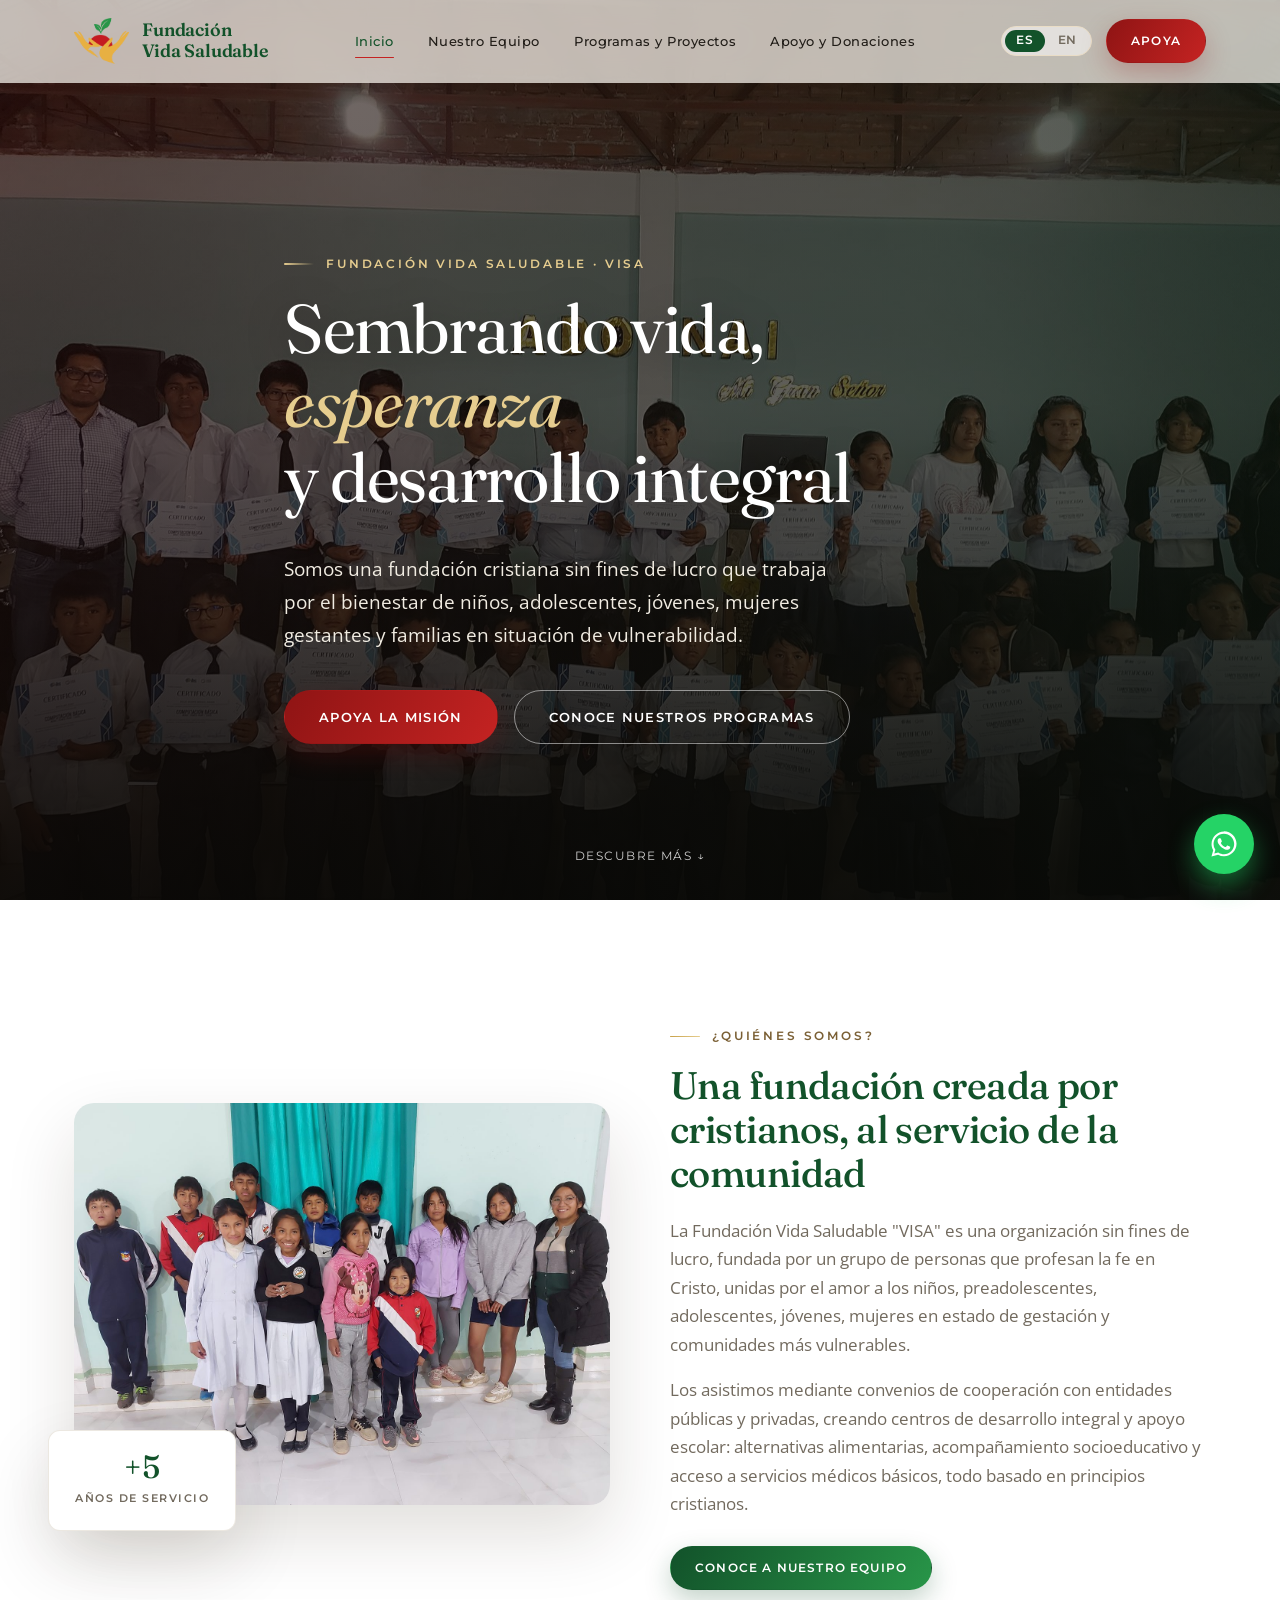
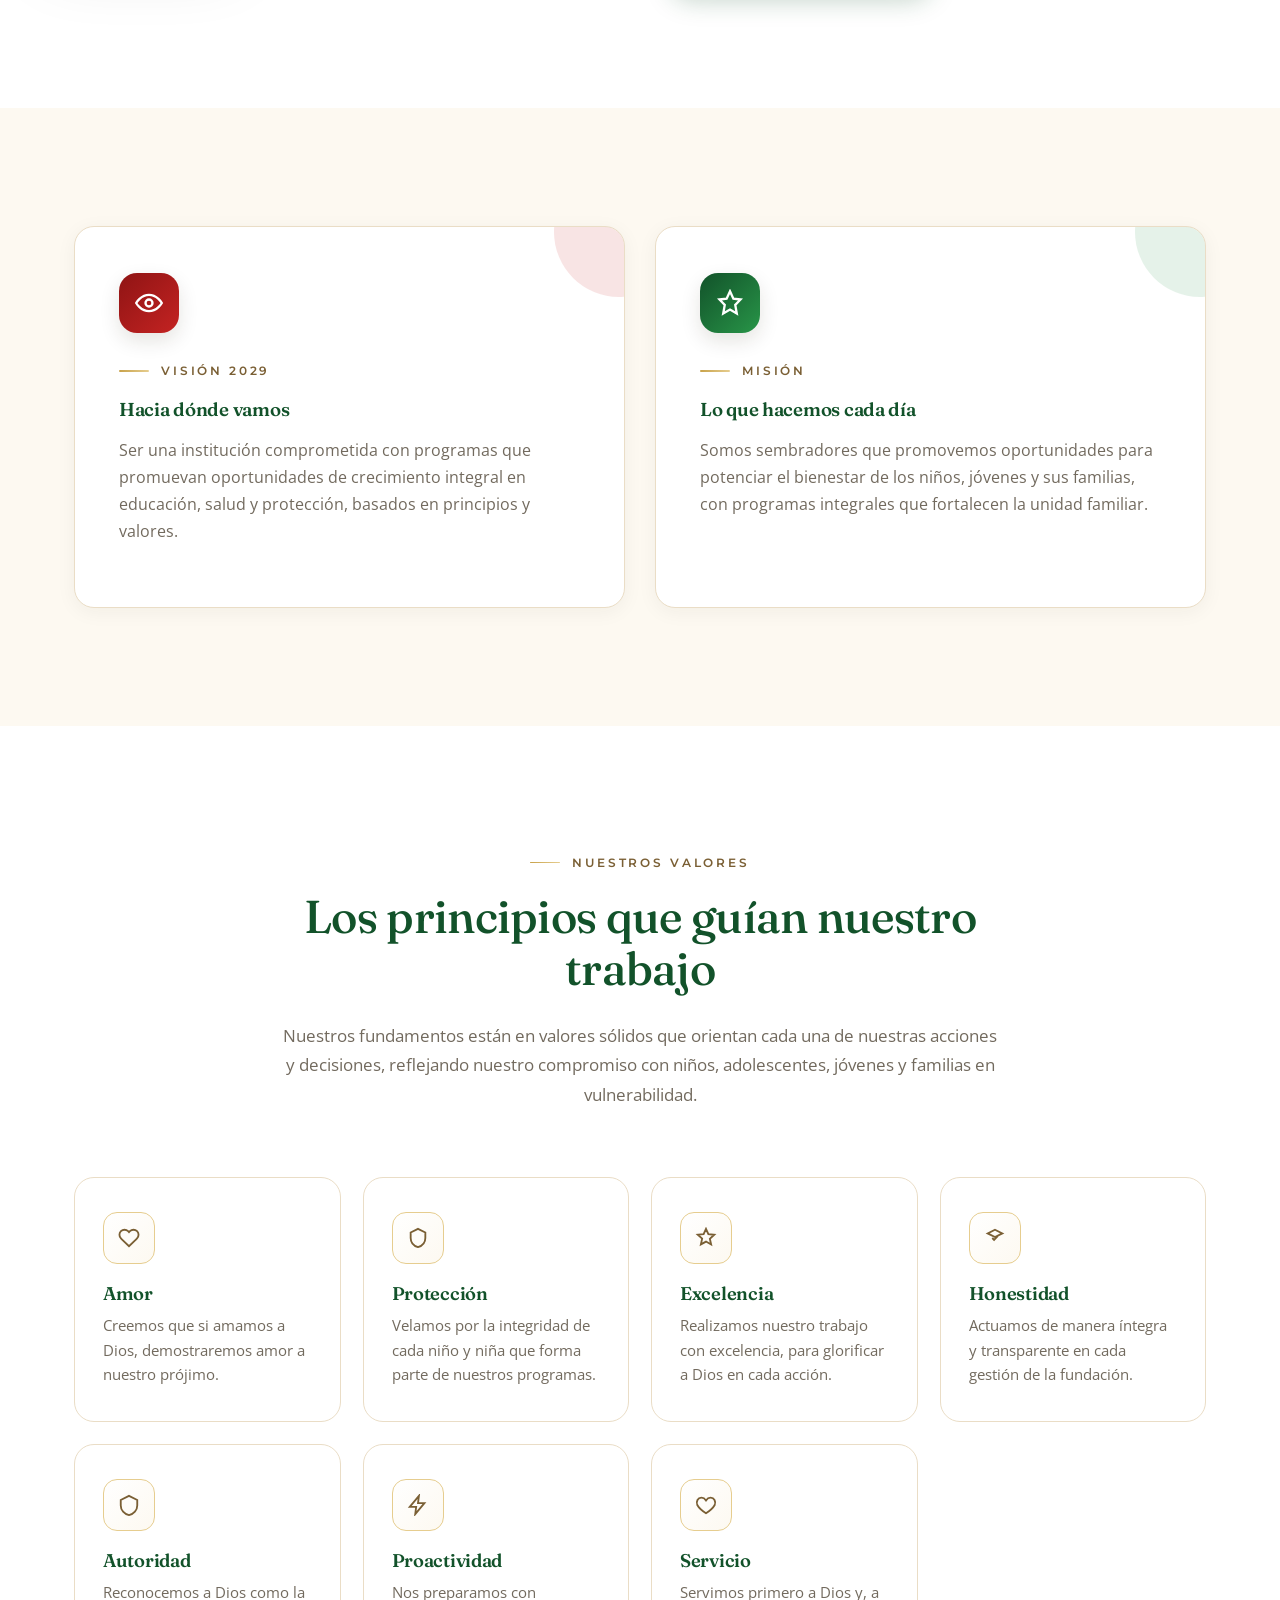
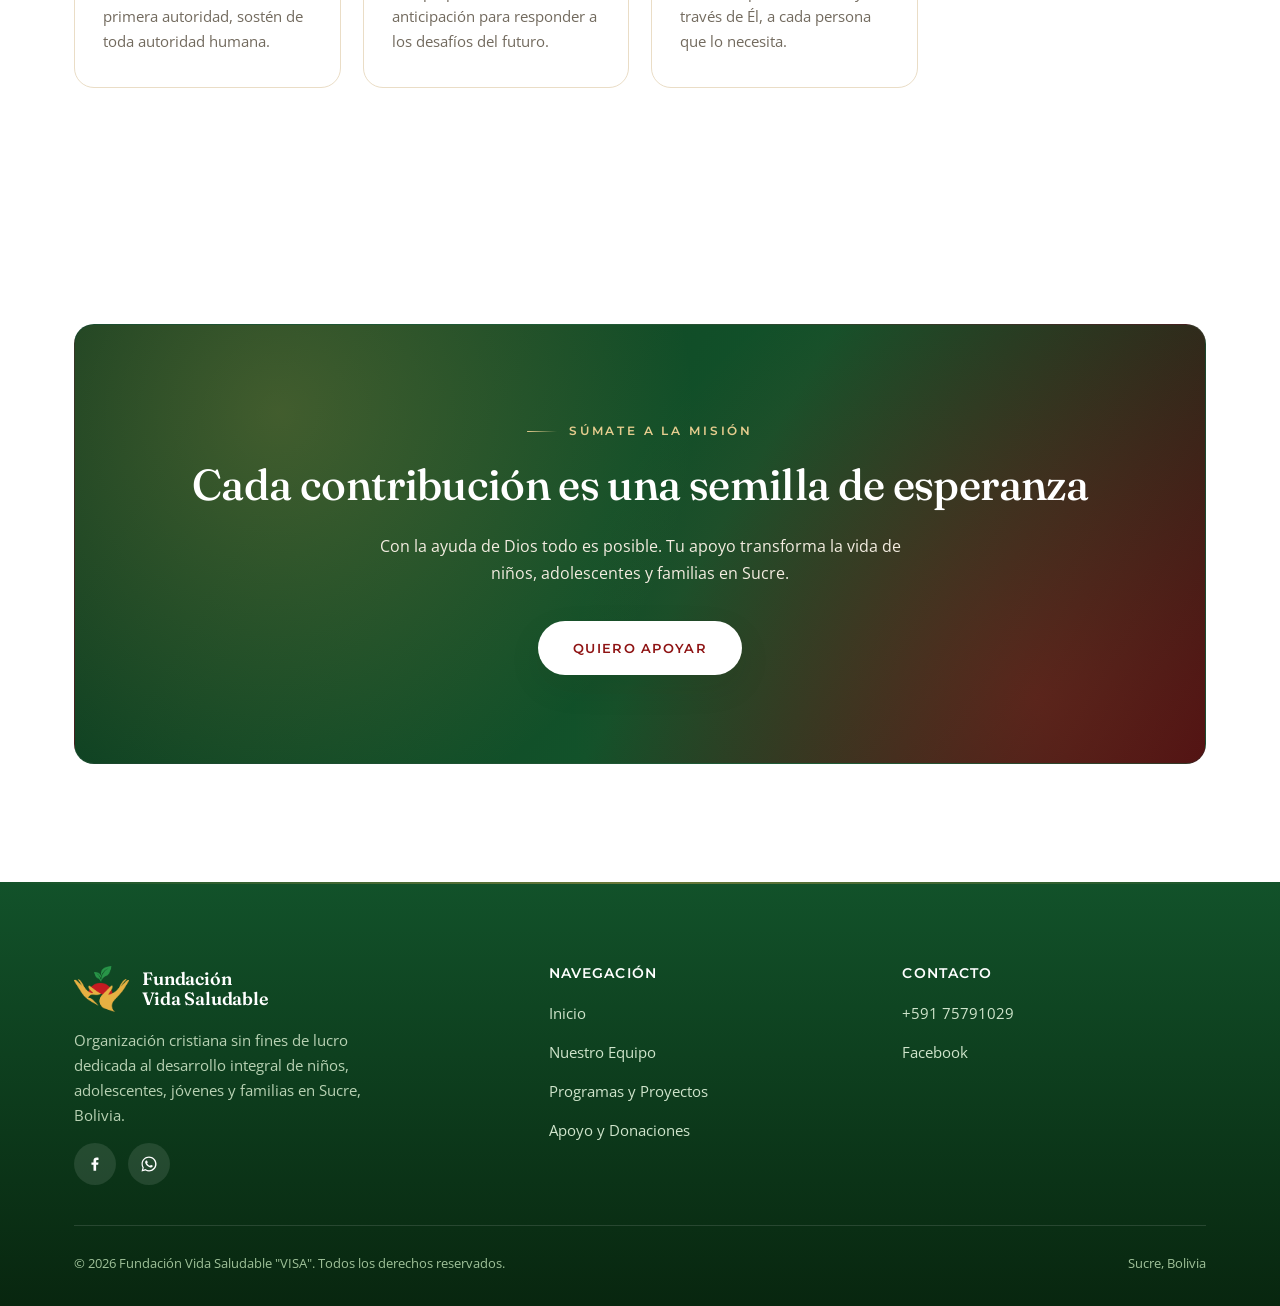
==== commit 4d05d47f: "Quitar Instagram y activar enlaces de WhatsApp y Facebook Elimina Instagram de la sección de canales" ====
--- a/index.html
+++ b/index.html
@@ -172,7 +172,6 @@
         <p data-i18n="footer.about">Organización cristiana sin fines de lucro dedicada al desarrollo integral de niños, adolescentes, jóvenes y familias en Sucre, Bolivia.</p>
         <div class="social-row">
           <a href="https://www.facebook.com/share/16pjw7duJ1/?mibextid=wwXIfr" target="_blank" rel="noopener" aria-label="Facebook"><svg viewBox="0 0 24 24"><path d="M13.5 21v-8h2.7l.4-3.1h-3.1V8c0-.9.25-1.5 1.55-1.5H16.7V3.6C16.4 3.55 15.4 3.47 14.2 3.47c-2.5 0-4.2 1.5-4.2 4.3v2.1H7.3V13h2.7v8z"/></svg></a>
-          <a href="https://www.instagram.com/joel12sucre?igsh=d25ieDIzNWUwOWVv&utm_source=qr" target="_blank" rel="noopener" aria-label="Instagram"><svg viewBox="0 0 24 24"><path d="M12 3c2.44 0 2.74 0 3.7.05 1 .05 1.6.2 2.13.4a4.4 4.4 0 0 1 1.6 1 4.4 4.4 0 0 1 1 1.6c.2.53.35 1.13.4 2.13.05.96.05 1.26.05 3.7s0 2.74-.05 3.7c-.05 1-.2 1.6-.4 2.13a4.4 4.4 0 0 1-1 1.6 4.4 4.4 0 0 1-1.6 1c-.53.2-1.13.35-2.13.4-.96.05-1.26.05-3.7.05s-2.74 0-3.7-.05c-1-.05-1.6-.2-2.13-.4a4.4 4.4 0 0 1-1.6-1 4.4 4.4 0 0 1-1-1.6c-.2-.53-.35-1.13-.4-2.13C3 14.74 3 14.44 3 12s0-2.74.05-3.7c.05-1 .2-1.6.4-2.13a4.4 4.4 0 0 1 1-1.6 4.4 4.4 0 0 1 1.6-1c.53-.2 1.13-.35 2.13-.4C9.26 3 9.56 3 12 3zm0 1.8c-2.4 0-2.68 0-3.63.05-.82.04-1.27.17-1.56.29-.39.15-.67.33-.97.63-.3.3-.48.58-.63.97-.12.29-.25.74-.29 1.56C4.87 9.3 4.85 9.6 4.85 12s0 2.68.06 3.63c.04.82.17 1.27.29 1.56.15.39.33.67.63.97.3.3.58.48.97.63.29.12.74.25 1.56.29.94.05 1.22.06 3.62.06s2.68 0 3.63-.06c.82-.04 1.27-.17 1.56-.29.39-.15.67-.33.97-.63.3-.3.48-.58.63-.97.12-.29.25-.74.29-1.56.05-.94.06-1.22.06-3.62s0-2.68-.06-3.63c-.04-.82-.17-1.27-.29-1.56a2.6 2.6 0 0 0-.63-.97 2.6 2.6 0 0 0-.97-.63c-.29-.12-.74-.25-1.56-.29-.94-.05-1.22-.06-3.62-.06zm0 3.06a4.14 4.14 0 1 1 0 8.28 4.14 4.14 0 0 1 0-8.28zm0 1.8a2.34 2.34 0 1 0 0 4.68 2.34 2.34 0 0 0 0-4.68zm5.27-1.98a.97.97 0 1 1-1.93 0 .97.97 0 0 1 1.93 0z"/></svg></a>
           <a href="https://wa.me/59175791029" target="_blank" rel="noopener" aria-label="WhatsApp"><svg viewBox="0 0 24 24"><path d="M12.04 2c-5.5 0-10 4.5-10 10 0 1.77.46 3.45 1.34 4.94L2 22l5.24-1.37a10 10 0 0 0 4.8 1.22c5.5 0 10-4.5 10-10s-4.5-10-10-10zm0 18.2c-1.55 0-3.06-.42-4.36-1.2l-.31-.19-3.11.82.83-3.03-.2-.32a8.18 8.18 0 0 1-1.25-4.32c0-4.53 3.7-8.22 8.25-8.22s8.24 3.7 8.24 8.22-3.7 8.24-8.09 8.24zm4.52-6.16c-.25-.12-1.47-.72-1.7-.8-.23-.09-.4-.12-.56.12-.17.25-.65.8-.8.96-.15.17-.3.19-.55.06-.25-.12-1.06-.39-2.02-1.24-.75-.66-1.25-1.48-1.4-1.73-.15-.25-.02-.38.11-.51.11-.11.25-.29.37-.44.12-.15.16-.25.25-.42.08-.17.04-.31-.02-.44-.06-.12-.56-1.35-.77-1.85-.2-.48-.4-.42-.56-.43h-.48c-.17 0-.44.06-.67.31-.23.25-.87.85-.87 2.08 0 1.23.89 2.41 1.02 2.58.12.17 1.75 2.67 4.24 3.74.59.26 1.05.41 1.41.52.59.19 1.13.16 1.56.1.48-.07 1.47-.6 1.68-1.18.2-.58.2-1.08.14-1.18-.06-.1-.23-.16-.48-.28z"/></svg></a>
         </div>
       </div>
@@ -190,7 +189,6 @@
         <ul>
           <li><a href="https://wa.me/59175791029" target="_blank" rel="noopener">+591 75791029</a></li>
           <li><a href="https://www.facebook.com/share/16pjw7duJ1/?mibextid=wwXIfr" target="_blank" rel="noopener">Facebook</a></li>
-          <li><a href="https://www.instagram.com/joel12sucre?igsh=d25ieDIzNWUwOWVv&utm_source=qr" target="_blank" rel="noopener">Instagram</a></li>
         </ul>
       </div>
     </div>
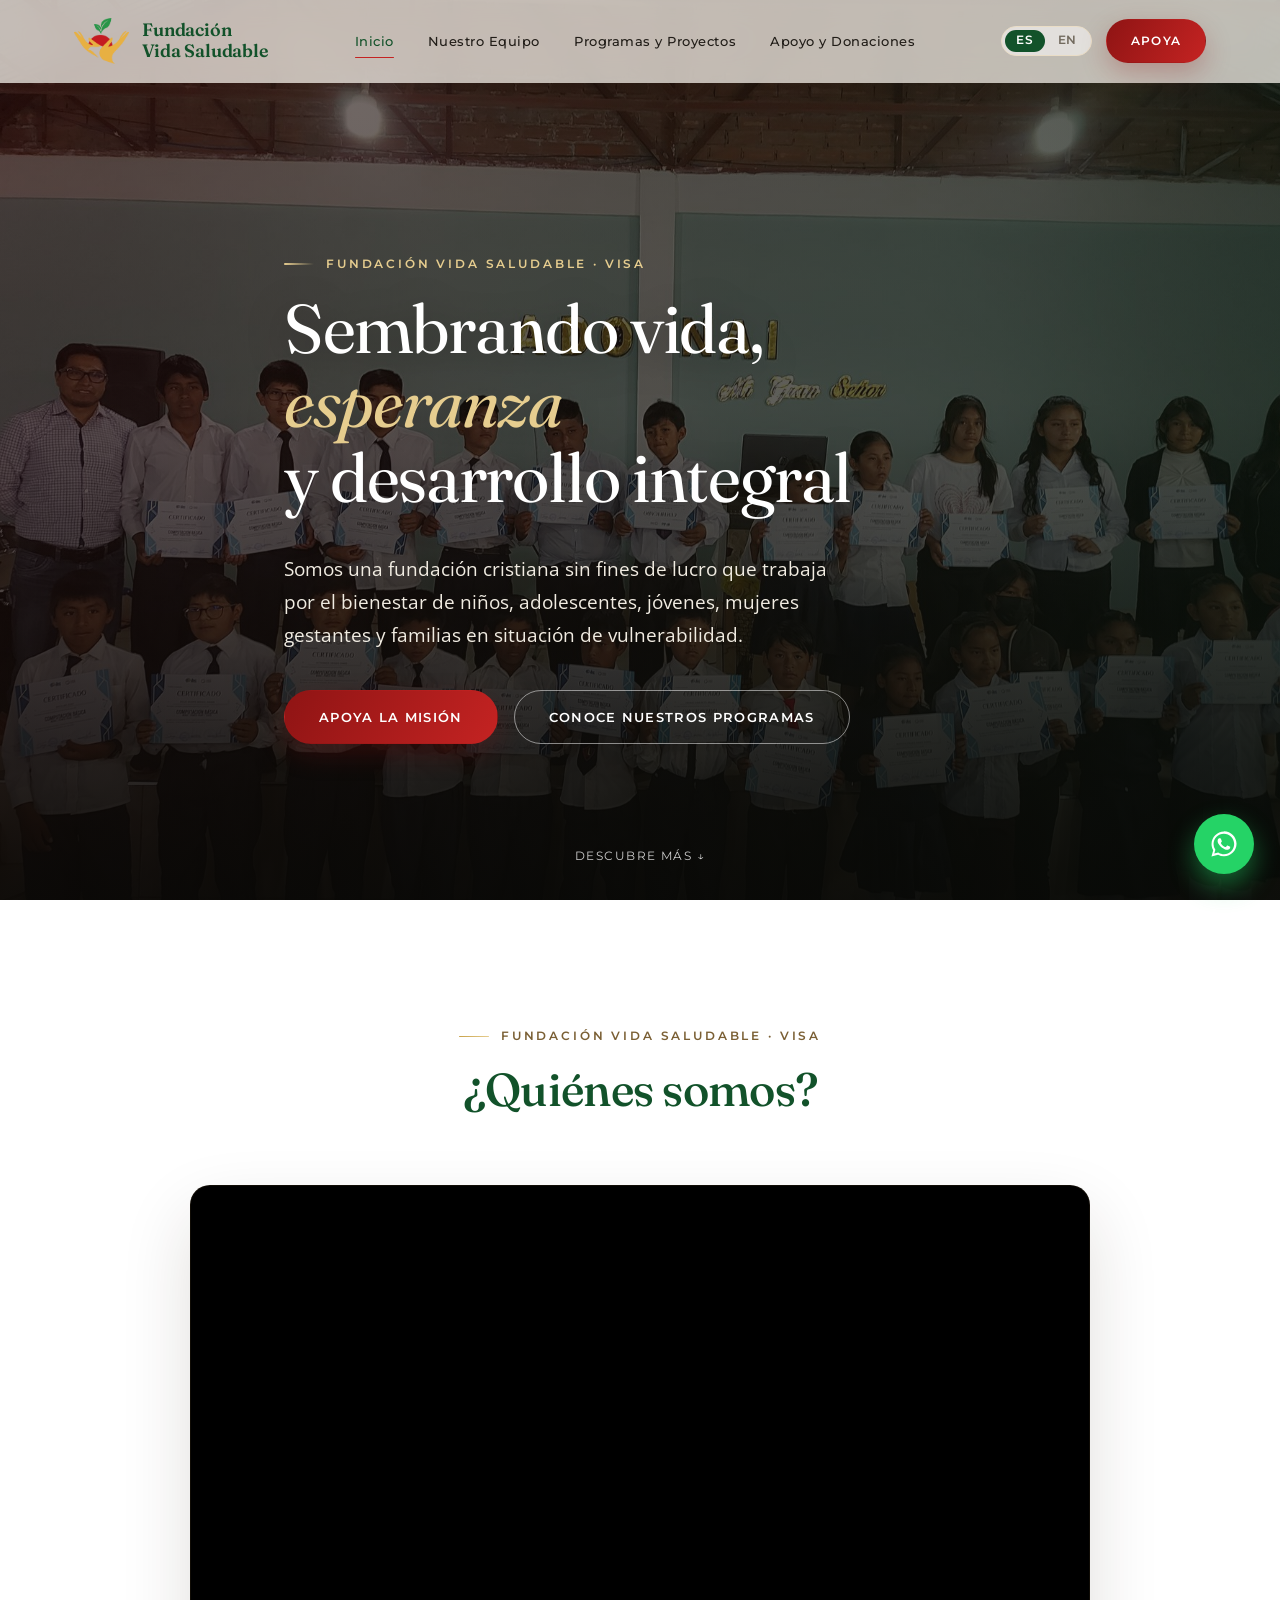
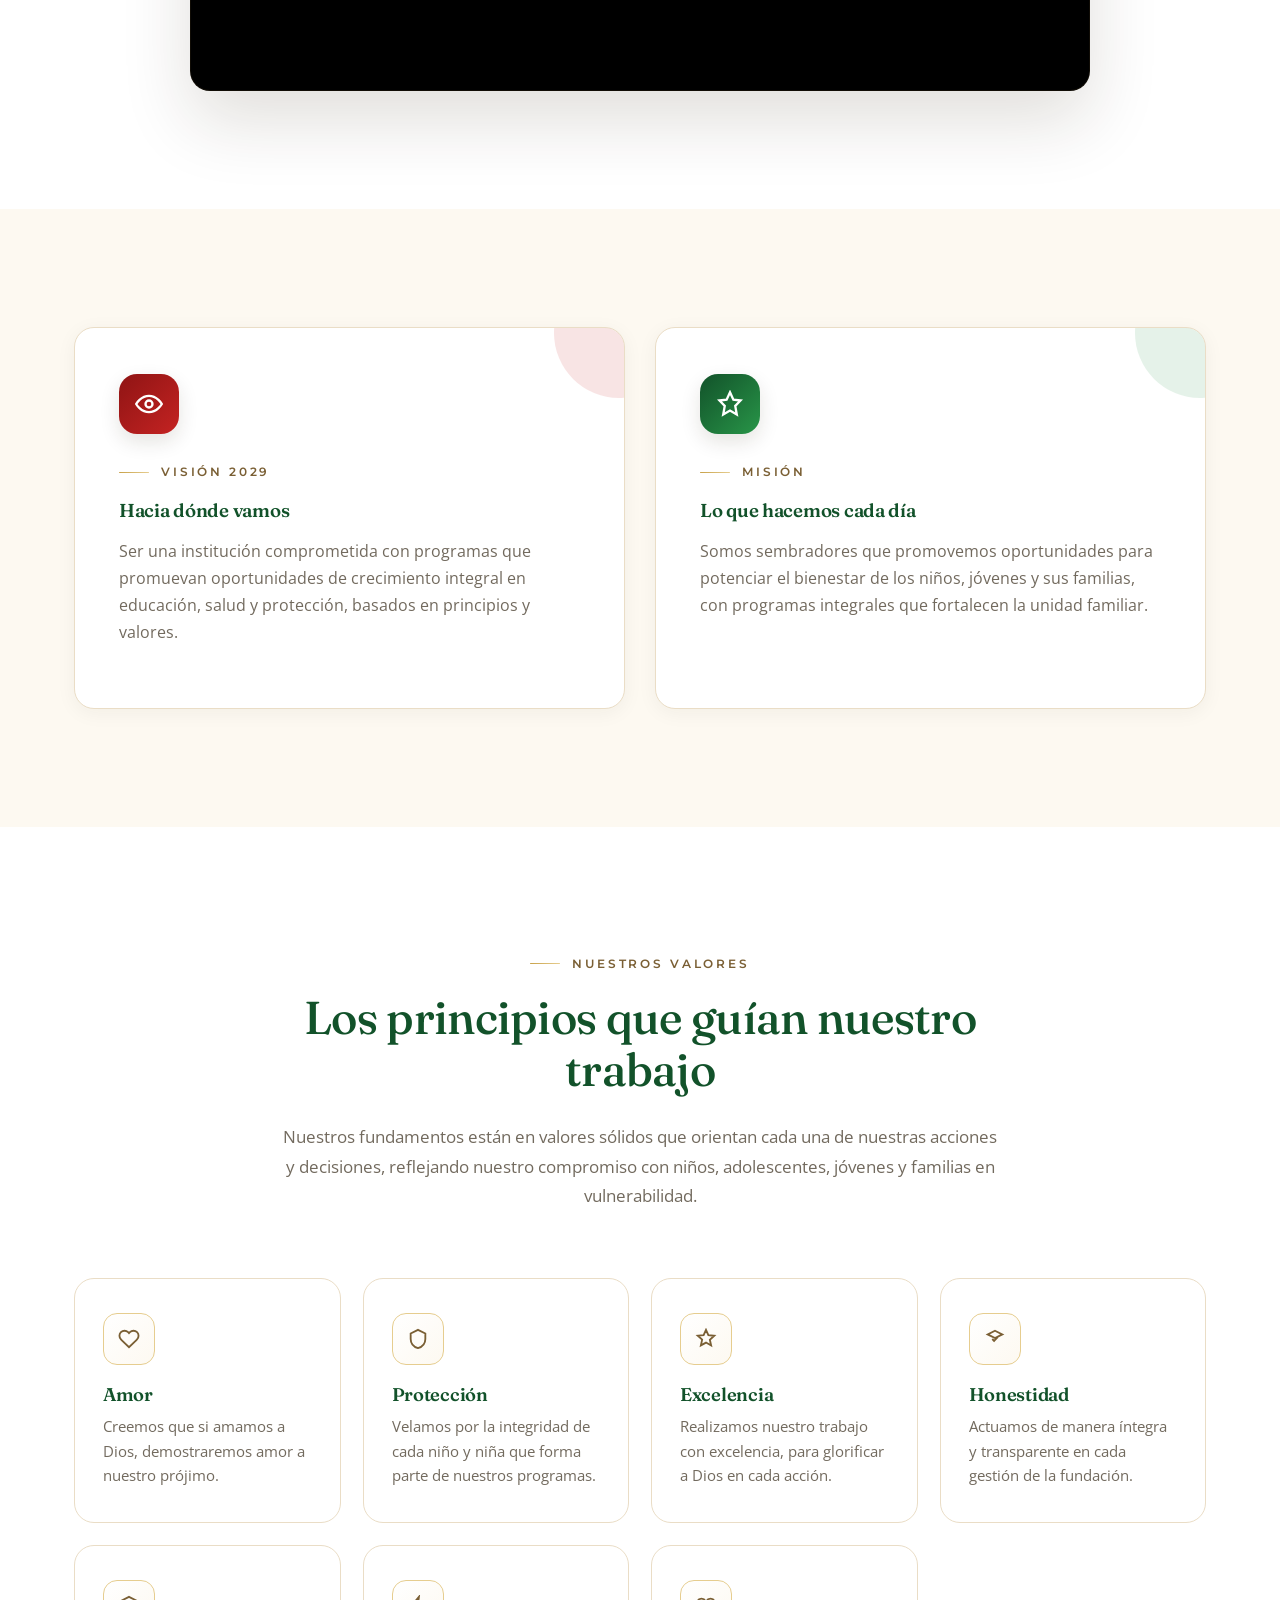
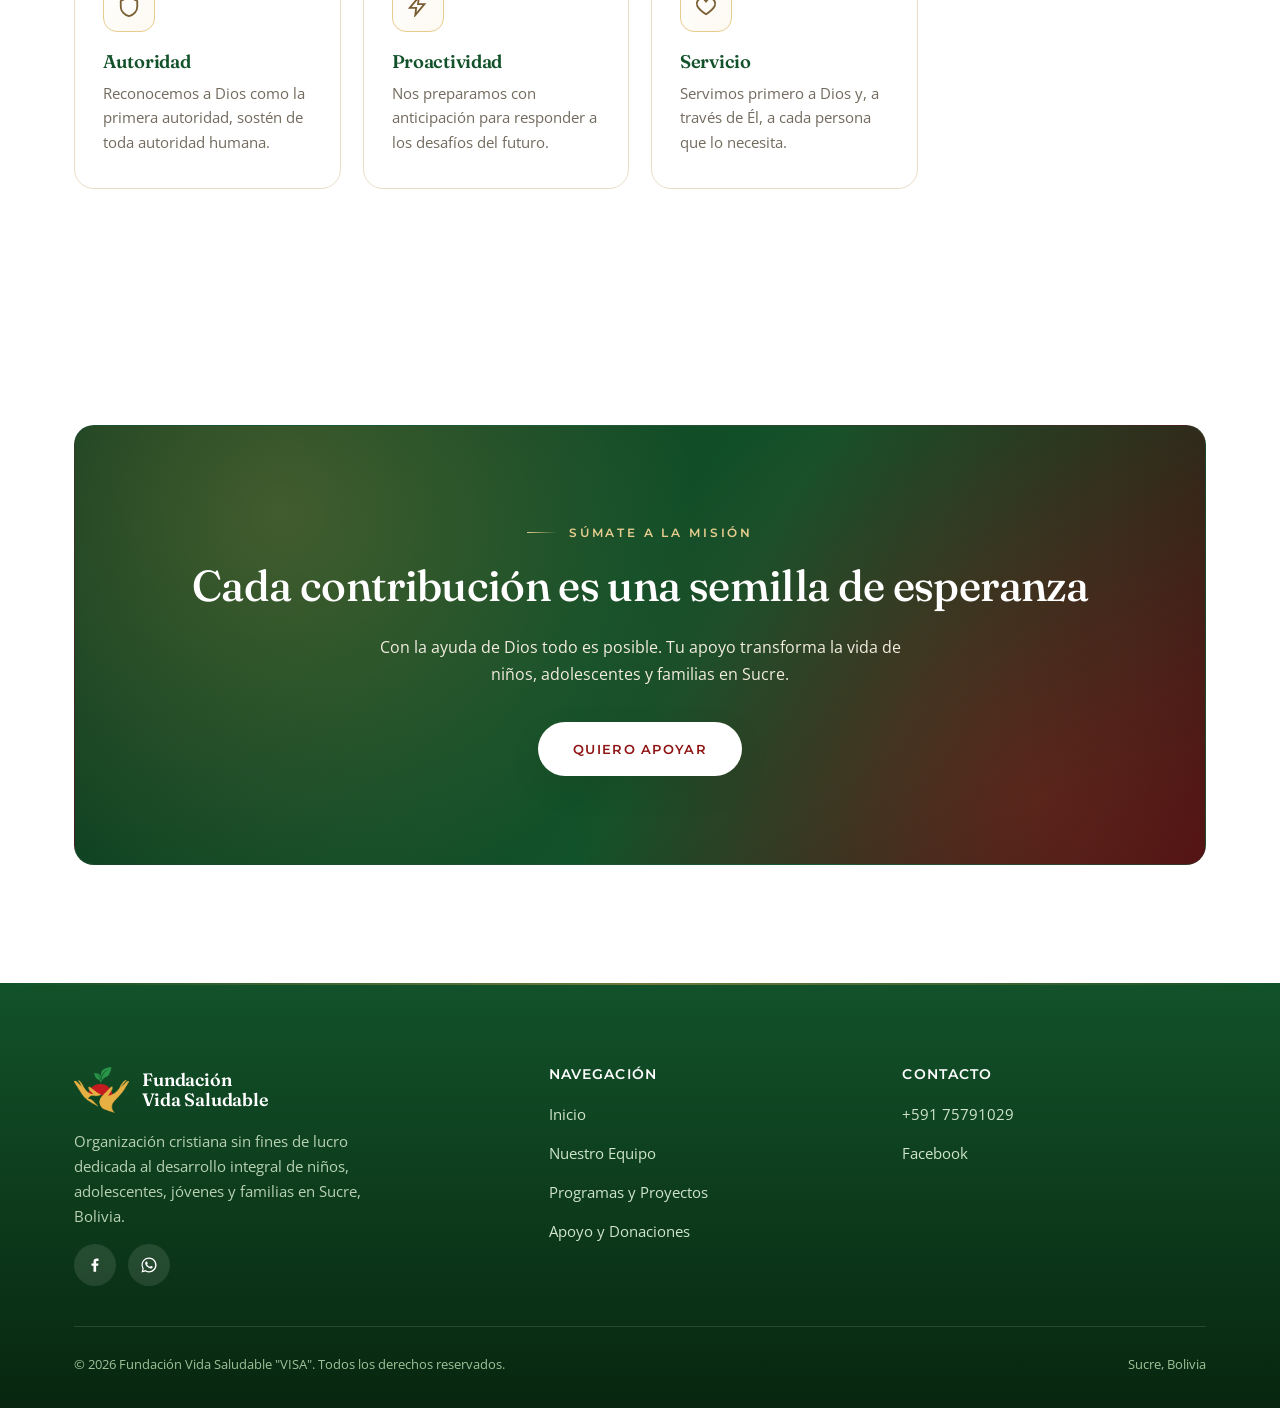
==== commit 1caff51a: "Inicio: reemplazar foto/texto de "¿Quiénes somos?" por video de YouTube La sección ahora muestra el " ====
--- a/index.html
+++ b/index.html
@@ -62,23 +62,18 @@
 
 <section class="section" id="quienes-somos">
   <div class="container">
-    <div class="about-grid">
-      <figure class="reveal">
-        <div class="frame">
-          <img src="img/fotos/restauradores-grupo.jpg" alt="Niños y adolescentes de la Fundación Vida Saludable">
-        </div>
-        <div class="about-badge">
-          <strong>+5</strong>
-          <span data-i18n="about.badge">Años de servicio</span>
-        </div>
-      </figure>
-      <div class="about-copy reveal reveal-delay-1">
-        <div class="eyebrow" data-i18n="about.eyebrow">¿Quiénes somos?</div>
-        <h2 data-i18n="about.title">Una fundación creada por cristianos, al servicio de la comunidad</h2>
-        <p data-i18n="about.p1">La Fundación Vida Saludable "VISA" es una organización sin fines de lucro, fundada por un grupo de personas que profesan la fe en Cristo, unidas por el amor a los niños, preadolescentes, adolescentes, jóvenes, mujeres en estado de gestación y comunidades más vulnerables.</p>
-        <p data-i18n="about.p2">Los asistimos mediante convenios de cooperación con entidades públicas y privadas, creando centros de desarrollo integral y apoyo escolar: alternativas alimentarias, acompañamiento socioeducativo y acceso a servicios médicos básicos, todo basado en principios cristianos.</p>
-        <a href="equipo.html" class="btn btn--green btn--sm" data-i18n="about.btn">Conoce a nuestro equipo</a>
-      </div>
+    <div class="section-head reveal">
+      <div class="eyebrow" style="justify-content:center">Fundación Vida Saludable · VISA</div>
+      <h2 data-i18n="about.heading">¿Quiénes somos?</h2>
+    </div>
+    <div class="video-frame reveal reveal-delay-1">
+      <iframe
+        src="https://www.youtube-nocookie.com/embed/nqGdN1hff8U"
+        title="Presentación de la Fundación Vida Saludable"
+        loading="lazy"
+        allow="accelerometer; autoplay; clipboard-write; encrypted-media; gyroscope; picture-in-picture; web-share"
+        referrerpolicy="strict-origin-when-cross-origin"
+        allowfullscreen></iframe>
     </div>
   </div>
 </section>
--- a/css/style.css
+++ b/css/style.css
@@ -499,6 +499,26 @@
 .about-copy p { color: var(--muted); font-size: 1.05rem; }
 .about-copy .btn { margin-top: 10px; }
 
+/* ---------- Video embed (¿Quiénes somos?) ---------- */
+.video-frame {
+  position: relative;
+  max-width: 900px;
+  margin: 0 auto;
+  aspect-ratio: 16 / 9;
+  border-radius: var(--radius);
+  overflow: hidden;
+  box-shadow: var(--shadow-lg);
+  border: 1px solid var(--hairline);
+  background: #000;
+}
+.video-frame iframe {
+  position: absolute;
+  inset: 0;
+  width: 100%;
+  height: 100%;
+  border: 0;
+}
+
 /* ---------- Vision / Mision ---------- */
 .vm-grid {
   display: grid;
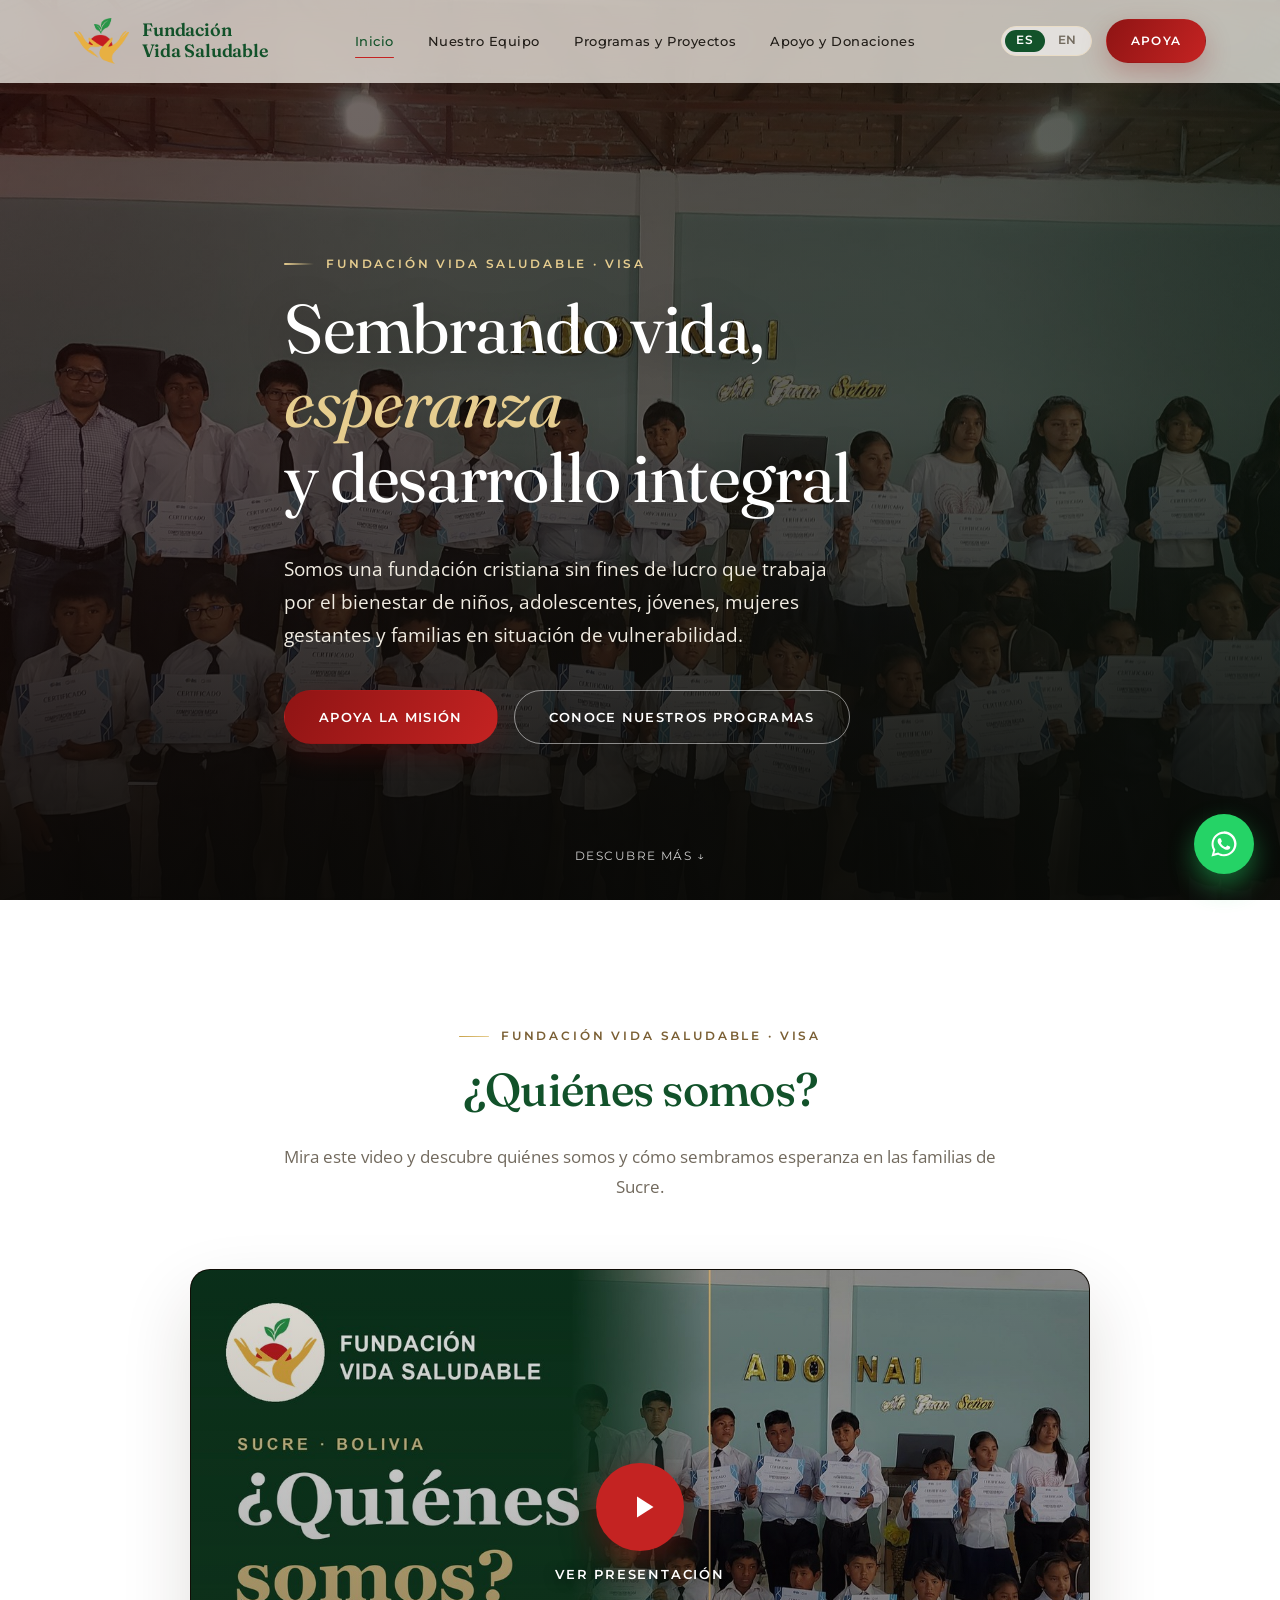
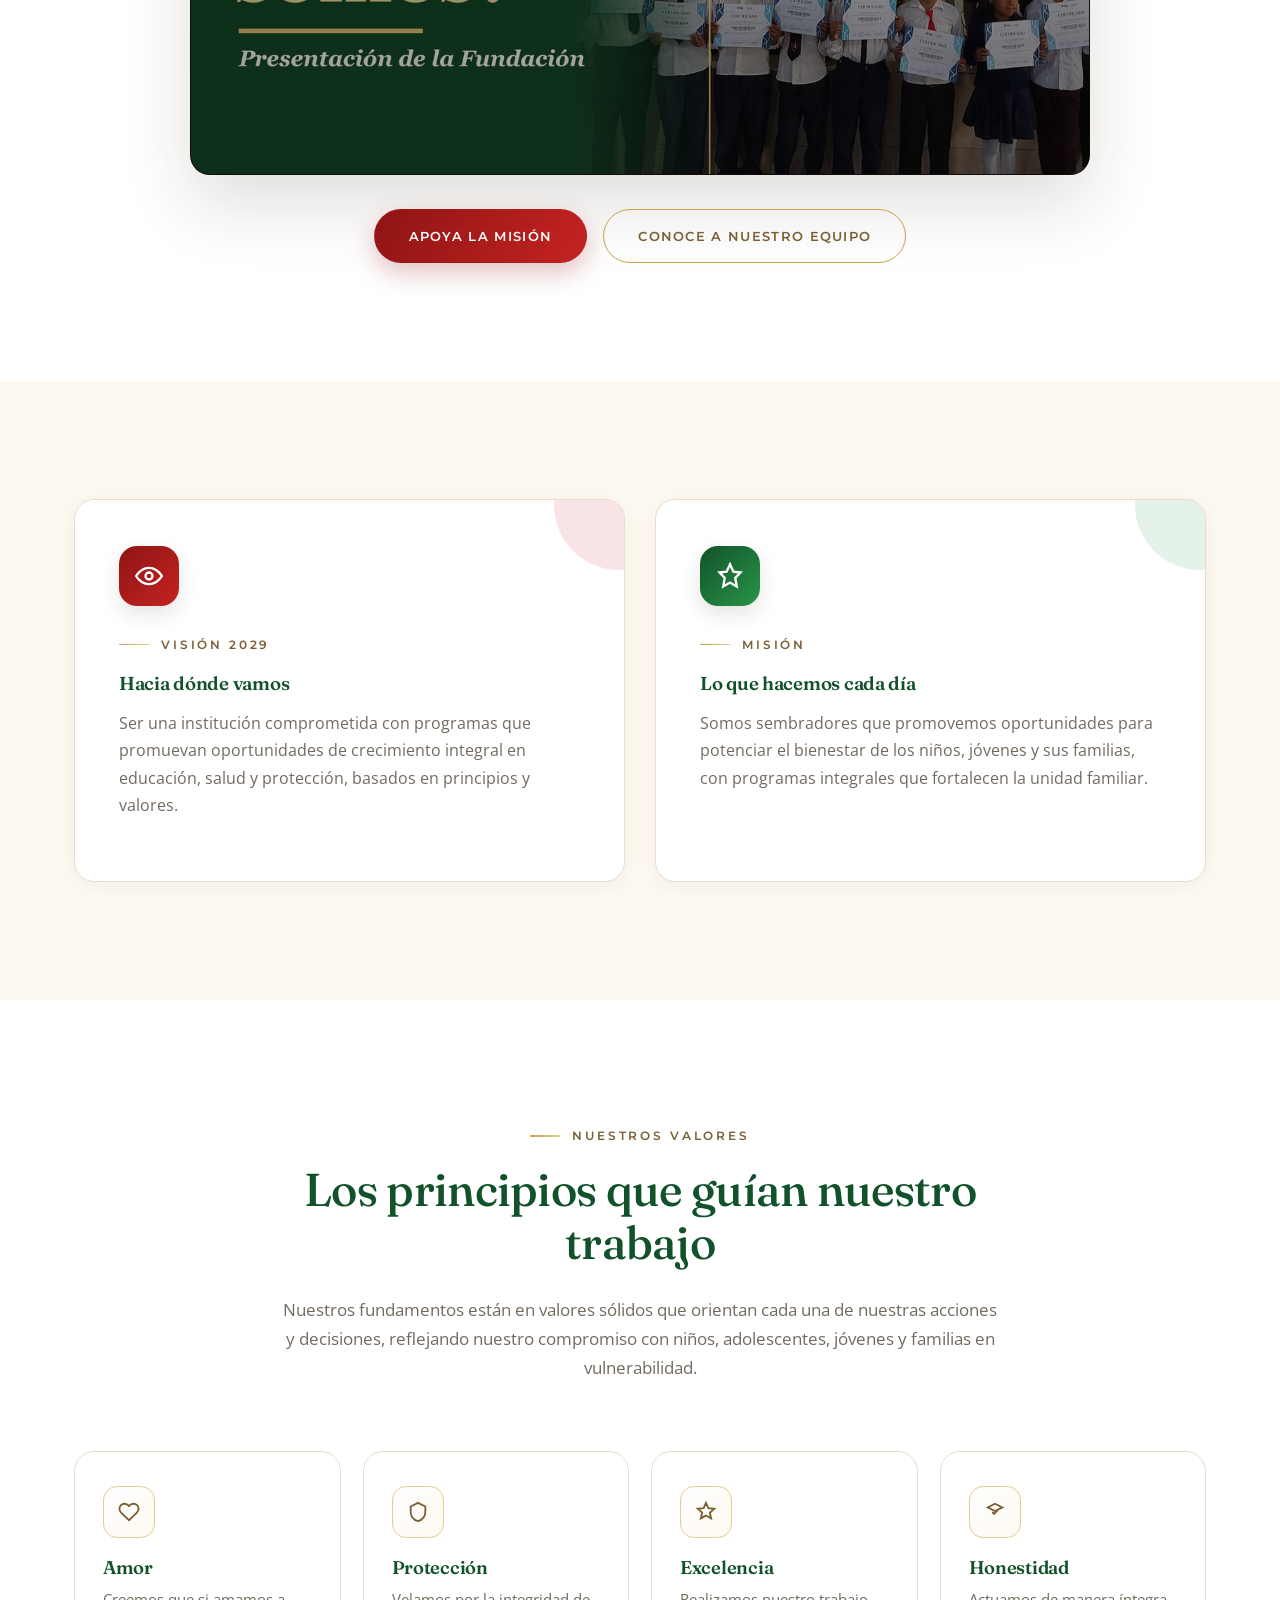
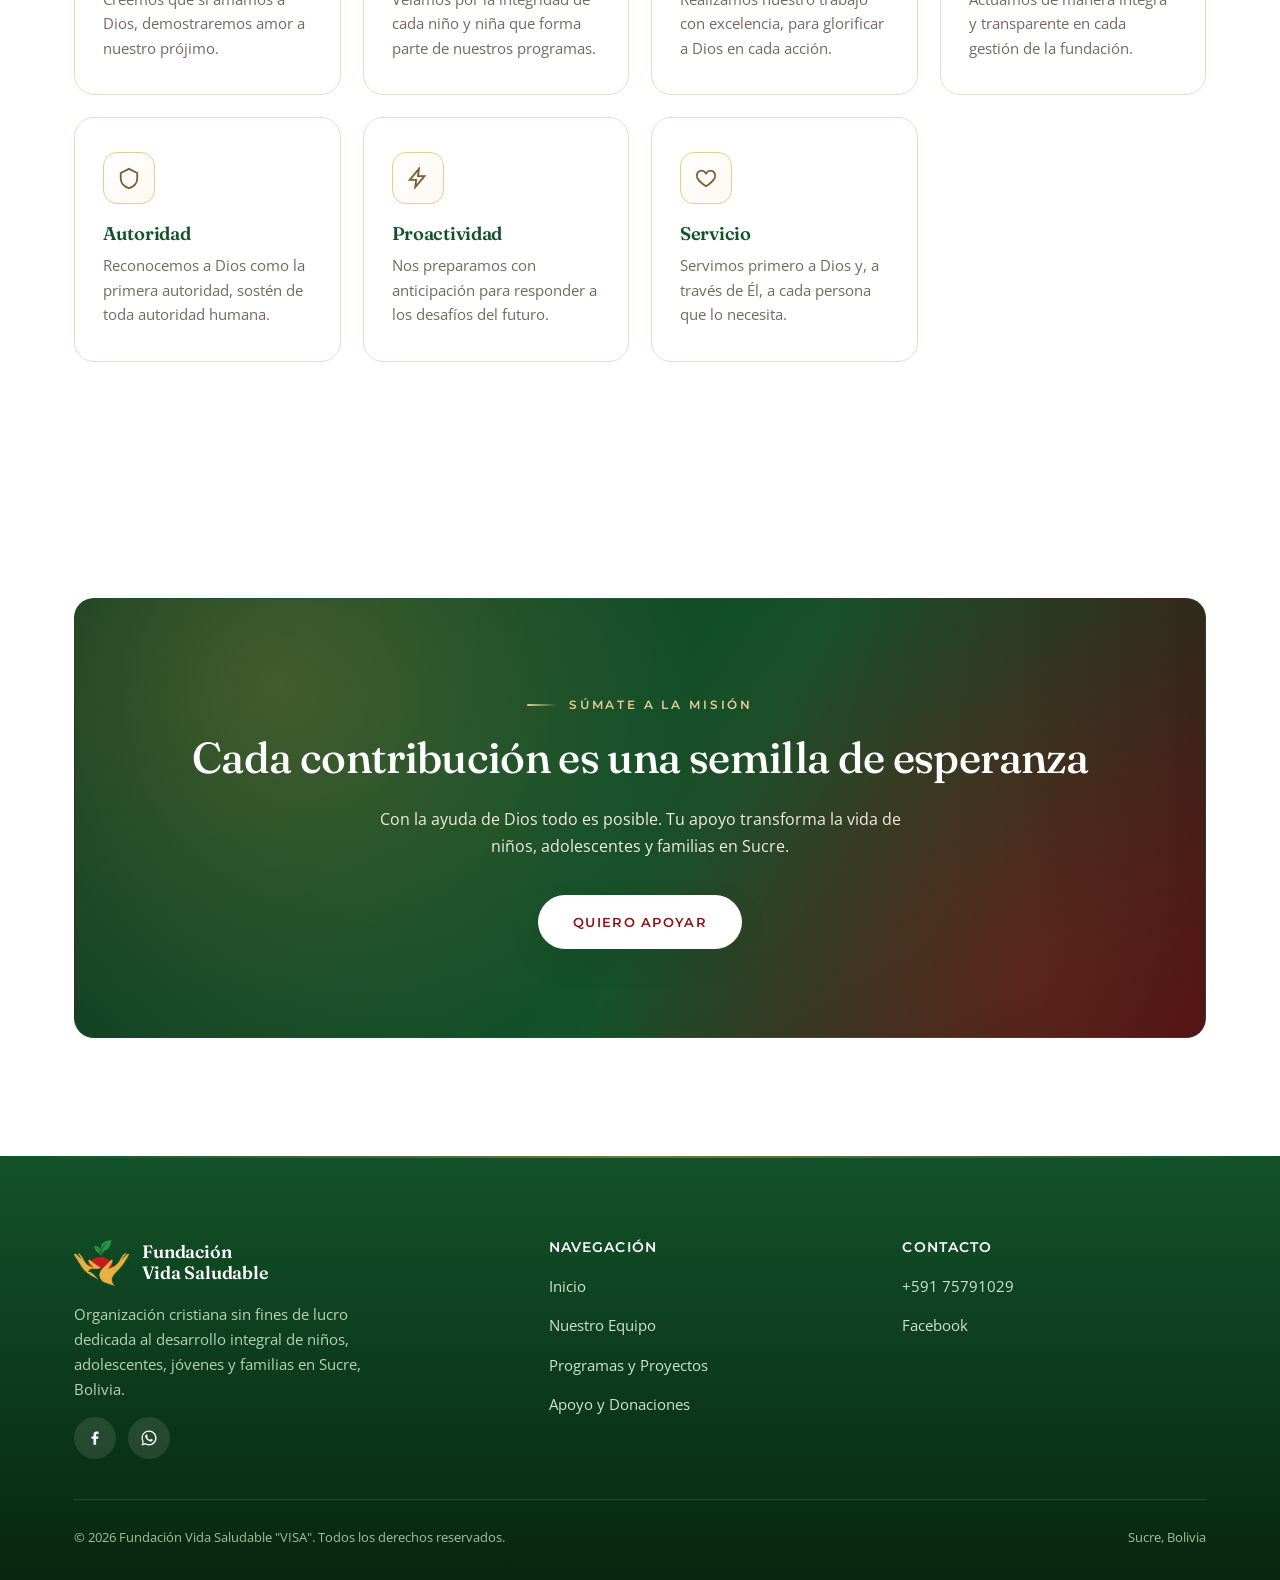
==== commit e7ed167d: "Inicio: enganchar al video (gancho + portada clicable + CTA) Añade una frase gancho sobre el video, " ====
--- a/index.html
+++ b/index.html
@@ -7,7 +7,7 @@
 <meta name="description" content="Fundación Vida Saludable (VISA) — sembrando oportunidades de desarrollo integral para niños, adolescentes, jóvenes y familias en Sucre, Bolivia.">
 <link rel="icon" href="img/favicon-32.png" sizes="32x32">
 <link rel="apple-touch-icon" href="img/favicon-180.png">
-<link rel="stylesheet" href="css/style.css">
+<link rel="stylesheet" href="css/style.css?v=3">
 </head>
 <body data-page="home">
 
@@ -65,15 +65,19 @@
     <div class="section-head reveal">
       <div class="eyebrow" style="justify-content:center">Fundación Vida Saludable · VISA</div>
       <h2 data-i18n="about.heading">¿Quiénes somos?</h2>
+      <p data-i18n="about.videohook">Mira este video y descubre quiénes somos y cómo sembramos esperanza en las familias de Sucre.</p>
     </div>
     <div class="video-frame reveal reveal-delay-1">
-      <iframe
-        src="https://www.youtube-nocookie.com/embed/nqGdN1hff8U"
-        title="Presentación de la Fundación Vida Saludable"
-        loading="lazy"
-        allow="accelerometer; autoplay; clipboard-write; encrypted-media; gyroscope; picture-in-picture; web-share"
-        referrerpolicy="strict-origin-when-cross-origin"
-        allowfullscreen></iframe>
+      <button class="video-facade" id="aboutVideo" type="button" data-video="nqGdN1hff8U"
+              aria-label="Reproducir video de presentación"
+              style="background-image:url('img/video-poster.jpg')">
+        <span class="video-play"><svg viewBox="0 0 24 24" aria-hidden="true"><path d="M8 5v14l11-7z"/></svg></span>
+        <span class="video-facade__label" data-i18n="about.videoplay">Ver presentación</span>
+      </button>
+    </div>
+    <div class="video-cta reveal reveal-delay-2">
+      <a href="donaciones.html" class="btn btn--primary" data-i18n="hero.cta1">Apoya la misión</a>
+      <a href="equipo.html" class="btn btn--gold" data-i18n="about.btn">Conoce a nuestro equipo</a>
     </div>
   </div>
 </section>
@@ -200,7 +204,7 @@
 <button class="scroll-top" id="scrollTop" aria-label="Volver arriba">
   <svg viewBox="0 0 24 24" fill="none" stroke="currentColor" stroke-width="2.4" stroke-linecap="round" stroke-linejoin="round"><path d="M12 19V5M5 12l7-7 7 7"/></svg>
 </button>
-<script src="js/i18n.js"></script>
-<script src="js/main.js"></script>
+<script src="js/i18n.js?v=3"></script>
+<script src="js/main.js?v=3"></script>
 </body>
 </html>
--- a/css/style.css
+++ b/css/style.css
@@ -518,6 +518,69 @@
   height: 100%;
   border: 0;
 }
+/* Portada clicable (facade): el video pesado solo carga al hacer clic */
+.video-facade {
+  position: absolute;
+  inset: 0;
+  width: 100%;
+  height: 100%;
+  border: 0;
+  padding: 0;
+  cursor: pointer;
+  background-size: cover;
+  background-position: center;
+  display: flex;
+  flex-direction: column;
+  align-items: center;
+  justify-content: center;
+  gap: 16px;
+}
+.video-facade::before {
+  content: "";
+  position: absolute;
+  inset: 0;
+  background: linear-gradient(180deg, rgba(8,8,6,.12), rgba(8,8,6,.42));
+  transition: background .3s ease;
+}
+.video-facade:hover::before { background: rgba(8,8,6,.18); }
+.video-play {
+  position: relative;
+  z-index: 1;
+  width: 88px; height: 88px;
+  border-radius: 50%;
+  background: var(--red);
+  display: flex; align-items: center; justify-content: center;
+  box-shadow: 0 12px 34px rgba(143,20,20,.5);
+  transition: transform .3s cubic-bezier(.22,.61,.36,1), background .3s ease;
+  animation: videoPulse 2.6s ease-in-out infinite;
+}
+.video-facade:hover .video-play { transform: scale(1.09); background: var(--red-dark); }
+.video-play svg { width: 36px; height: 36px; margin-left: 6px; fill: #fff; }
+.video-facade__label {
+  position: relative;
+  z-index: 1;
+  font-family: var(--ff-sub);
+  font-weight: 600;
+  font-size: .8rem;
+  letter-spacing: .14em;
+  text-transform: uppercase;
+  color: #fff;
+  text-shadow: 0 2px 12px rgba(0,0,0,.55);
+}
+@keyframes videoPulse {
+  0%, 100% { box-shadow: 0 12px 34px rgba(143,20,20,.5); }
+  50% { box-shadow: 0 12px 34px rgba(143,20,20,.6), 0 0 0 16px rgba(196,35,34,.12); }
+}
+.video-cta {
+  display: flex;
+  gap: 16px;
+  justify-content: center;
+  flex-wrap: wrap;
+  margin-top: 34px;
+}
+@media (prefers-reduced-motion: reduce) {
+  .video-play { animation: none; }
+}
 
 /* ---------- Vision / Mision ---------- */
 .vm-grid {
